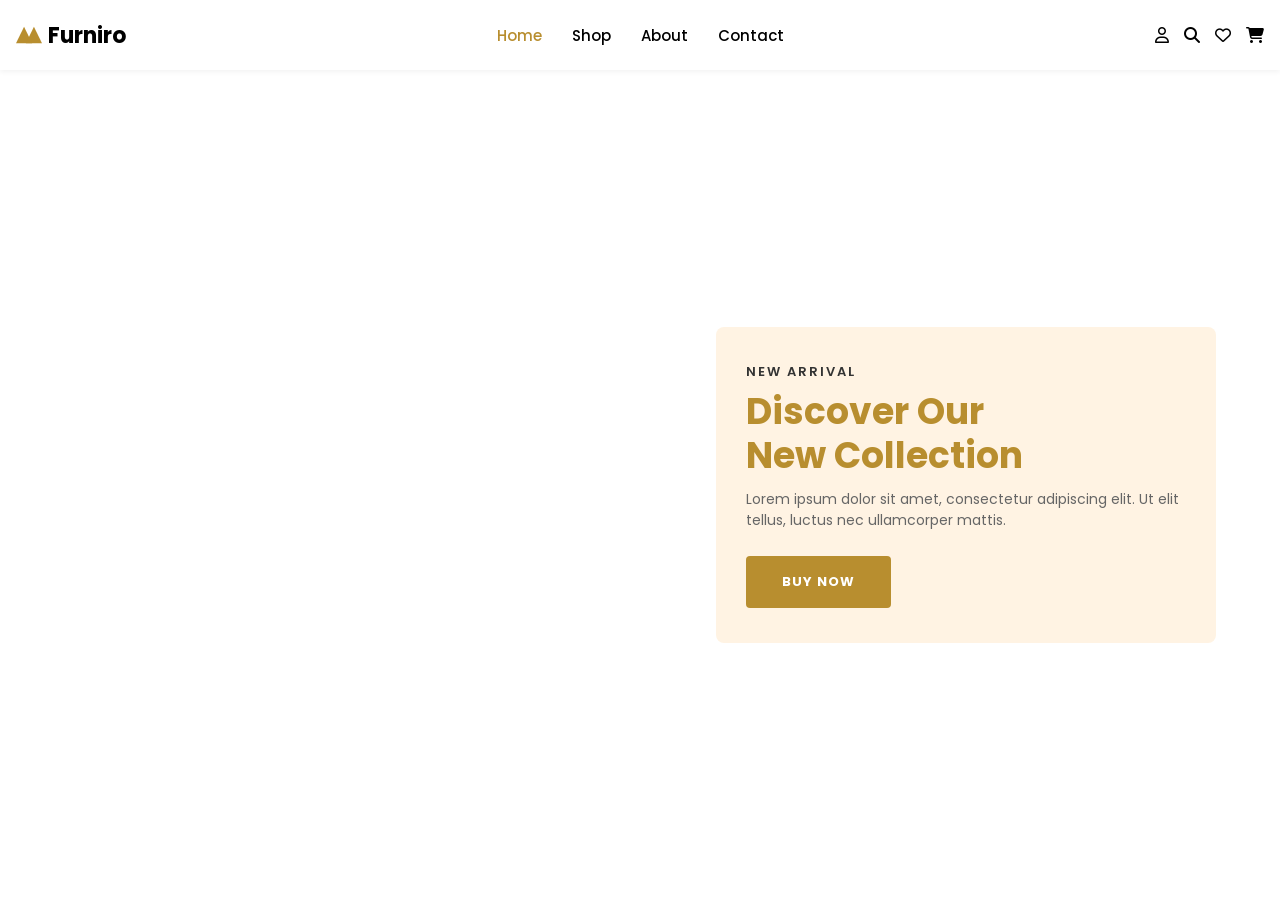
==== index.html @ 1484f4b9 "hero section completed" ====
<!DOCTYPE html>
<html lang="en">
<head>
  <meta charset="UTF-8">
  <meta name="viewport" content="width=device-width, initial-scale=1.0">
  <title>Furniro - eCommerce</title>
  <!-- Google Fonts: Poppins -->
  <link href="https://fonts.googleapis.com/css2?family=Poppins:wght@400;500;600;700&display=swap" rel="stylesheet">
  <!-- Font Awesome Icons -->
  <link rel="stylesheet" href="https://cdnjs.cloudflare.com/ajax/libs/font-awesome/6.4.0/css/all.min.css">
  <link rel="stylesheet" href="style.css">
  <script defer src="./app.js"></script>
</head>
<body>

  <!-- ================= NAVBAR ================= -->
  <header class="navbar">
    <div class="nav-container">
      
      <!-- Logo -->
      <a href="#" class="logo">
        <svg width="32" height="20" viewBox="0 0 50 32" fill="none" xmlns="http://www.w3.org/2000/svg">
          <path d="M15.5 0L31 32H0L15.5 0Z" fill="#B88E2F"/>
          <path d="M34.5 0L50 32H19L34.5 0Z" fill="#B88E2F"/>
        </svg>
        <span>Furniro</span>
      </a>

      <!-- Navigation Links -->
      <nav class="nav-menu" id="navMenu">
        <ul>
          <li><a href="#" class="active">Home</a></li>
          <li><a href="#">Shop</a></li>
          <li><a href="#">About</a></li>
          <li><a href="#">Contact</a></li>
        </ul>
      </nav>

      <!-- Action Icons -->
      <div class="nav-icons">
        <a href="#" title="Account"><i class="fa-regular fa-user"></i></a>
        <a href="#" title="Search"><i class="fa-solid fa-magnifying-glass"></i></a>
        <a href="#" title="Wishlist"><i class="fa-regular fa-heart"></i></a>
        <a href="#" title="Cart"><i class="fa-solid fa-cart-shopping"></i></a>
        
        <!-- Hamburger Menu Button for Mobile -->
        <button class="hamburger" id="hamburgerBtn" aria-label="Toggle Menu">
          <i class="fa-solid fa-bars"></i>
        </button>
      </div>

    </div>
  </header>

  <!-- ================= HERO SECTION ================= -->
  <section class="hero">
    <div class="hero-container">
      <div class="hero-card">
        <p class="subtitle">New Arrival</p>
        <h1 class="title">Discover Our<br>New Collection</h1>
        <p class="description">
          Lorem ipsum dolor sit amet, consectetur adipiscing elit. Ut elit tellus, luctus nec ullamcorper mattis.
        </p>
        <a href="#" class="btn-primary">BUY NOW</a>
      </div>
    </div>
  </section>

  
</body>
</html>
---- style.css ----
/* ================= GLOBAL RESET & PREVENT OVERFLOW ================= */
* {
  margin: 0;
  padding: 0;
  box-sizing: border-box;
  font-family: 'Poppins', sans-serif;
}

html, body {
  width: 100%;
  max-width: 100%;
  overflow-x: hidden; /* Side par blank space / unwanted scrolling ko khatam karta hai */
}

:root {
  --primary-color: #B88E2F;
  --bg-light-gold: #FFF3E3;
  --text-dark: #333333;
  --text-gray: #666666;
}

/* ================= NAVBAR ================= */
.navbar {
  width: 100%;
  height: 70px;
  background-color: #ffffff;
  display: flex;
  align-items: center;
  position: sticky;
  top: 0;
  z-index: 1000;
  box-shadow: 0 2px 5px rgba(0,0,0,0.05);
}

.nav-container {
  width: 100%;
  max-width: 1280px;
  padding: 0 16px; /* Small screens par gaps safe rakhne ke liye */
  margin: 0 auto;
  display: flex;
  justify-content: space-between;
  align-items: center;
}

.logo {
  display: flex;
  align-items: center;
  gap: 6px;
  text-decoration: none;
  font-size: 22px;
  font-weight: 700;
  color: #000000;
  white-space: nowrap; /* Logo text break na ho */
}

.logo svg {
  width: 26px;
  height: 18px;
}

.nav-menu ul {
  display: flex;
  list-style: none;
  gap: 30px;
}

.nav-menu a {
  text-decoration: none;
  color: #000000;
  font-weight: 500;
  font-size: 15px;
  transition: color 0.3s;
}

.nav-menu a:hover,
.nav-menu a.active {
  color: var(--primary-color);
}

.nav-icons {
  display: flex;
  align-items: center;
  gap: 15px; /* Mobile par gap kam kar diya hai taakay wrap na ho */
}

.nav-icons a {
  color: #000000;
  font-size: 16px;
}

.hamburger {
  display: none;
  background: none;
  border: none;
  font-size: 20px;
  cursor: pointer;
  color: #000000;
  padding: 4px;
}

/* ================= HERO SECTION ================= */
.hero {
  width: 100%;
  min-height: calc(100vh - 70px);
  background: url('https://images.unsplash.com/photo-1618221195710-dd6b41faaea6?q=80&w=1600&auto=format&fit=crop') no-repeat center center/cover;
  display: flex;
  align-items: center;
  justify-content: flex-end;
  padding: 40px 5%;
}

.hero-card {
  background-color: var(--bg-light-gold);
  padding: 35px 30px;
  width: 100%;
  max-width: 500px;
  border-radius: 8px;
}

.hero-card .subtitle {
  font-size: 13px;
  font-weight: 600;
  letter-spacing: 2px;
  text-transform: uppercase;
  color: #333333;
  margin-bottom: 8px;
}

.hero-card .title {
  font-size: 36px;
  line-height: 1.2;
  font-weight: 700;
  color: var(--primary-color);
  margin-bottom: 12px;
}

.hero-card .description {
  font-size: 14px;
  color: var(--text-gray);
  line-height: 1.5;
  margin-bottom: 25px;
}

.btn-primary {
  display: inline-block;
  background-color: var(--primary-color);
  color: #ffffff;
  padding: 16px 36px;
  font-weight: 700;
  font-size: 13px;
  text-decoration: none;
  text-transform: uppercase;
  border-radius: 4px;
  letter-spacing: 1px;
}

/* ================= MOBILE FIXES (390px & Under) ================= */
@media (max-width: 850px) {
  .hamburger {
    display: block;
  }

  .nav-menu {
    position: fixed;
    top: 70px;
    left: -100%;
    width: 100%;
    height: calc(100vh - 70px);
    background-color: #ffffff;
    transition: left 0.3s ease;
    z-index: 999;
  }

  .nav-menu.active {
    left: 0;
  }

  .nav-menu ul {
    flex-direction: column;
    padding: 40px 20px;
    gap: 25px;
    align-items: center;
  }

  .nav-menu a {
    font-size: 18px;
  }

  .hero {
    justify-content: center;
    padding: 30px 15px;
  }
}

@media (max-width: 480px) {
  .logo {
    font-size: 18px; /* Extra small screens par logo font adjust */
  }

  .nav-icons {
    gap: 12px; /* Icons padding fixed for 390px screens */
  }

  .nav-icons a {
    font-size: 15px;
  }

  .hero-card {
    padding: 25px 20px;
  }

  .hero-card .title {
    font-size: 26px; /* Break overflow text */
  }

  .hero-card .description {
    font-size: 13px;
  }

  .btn-primary {
    width: 100%; /* Full width button on small mobile */
    text-align: center;
    padding: 14px;
  }
}
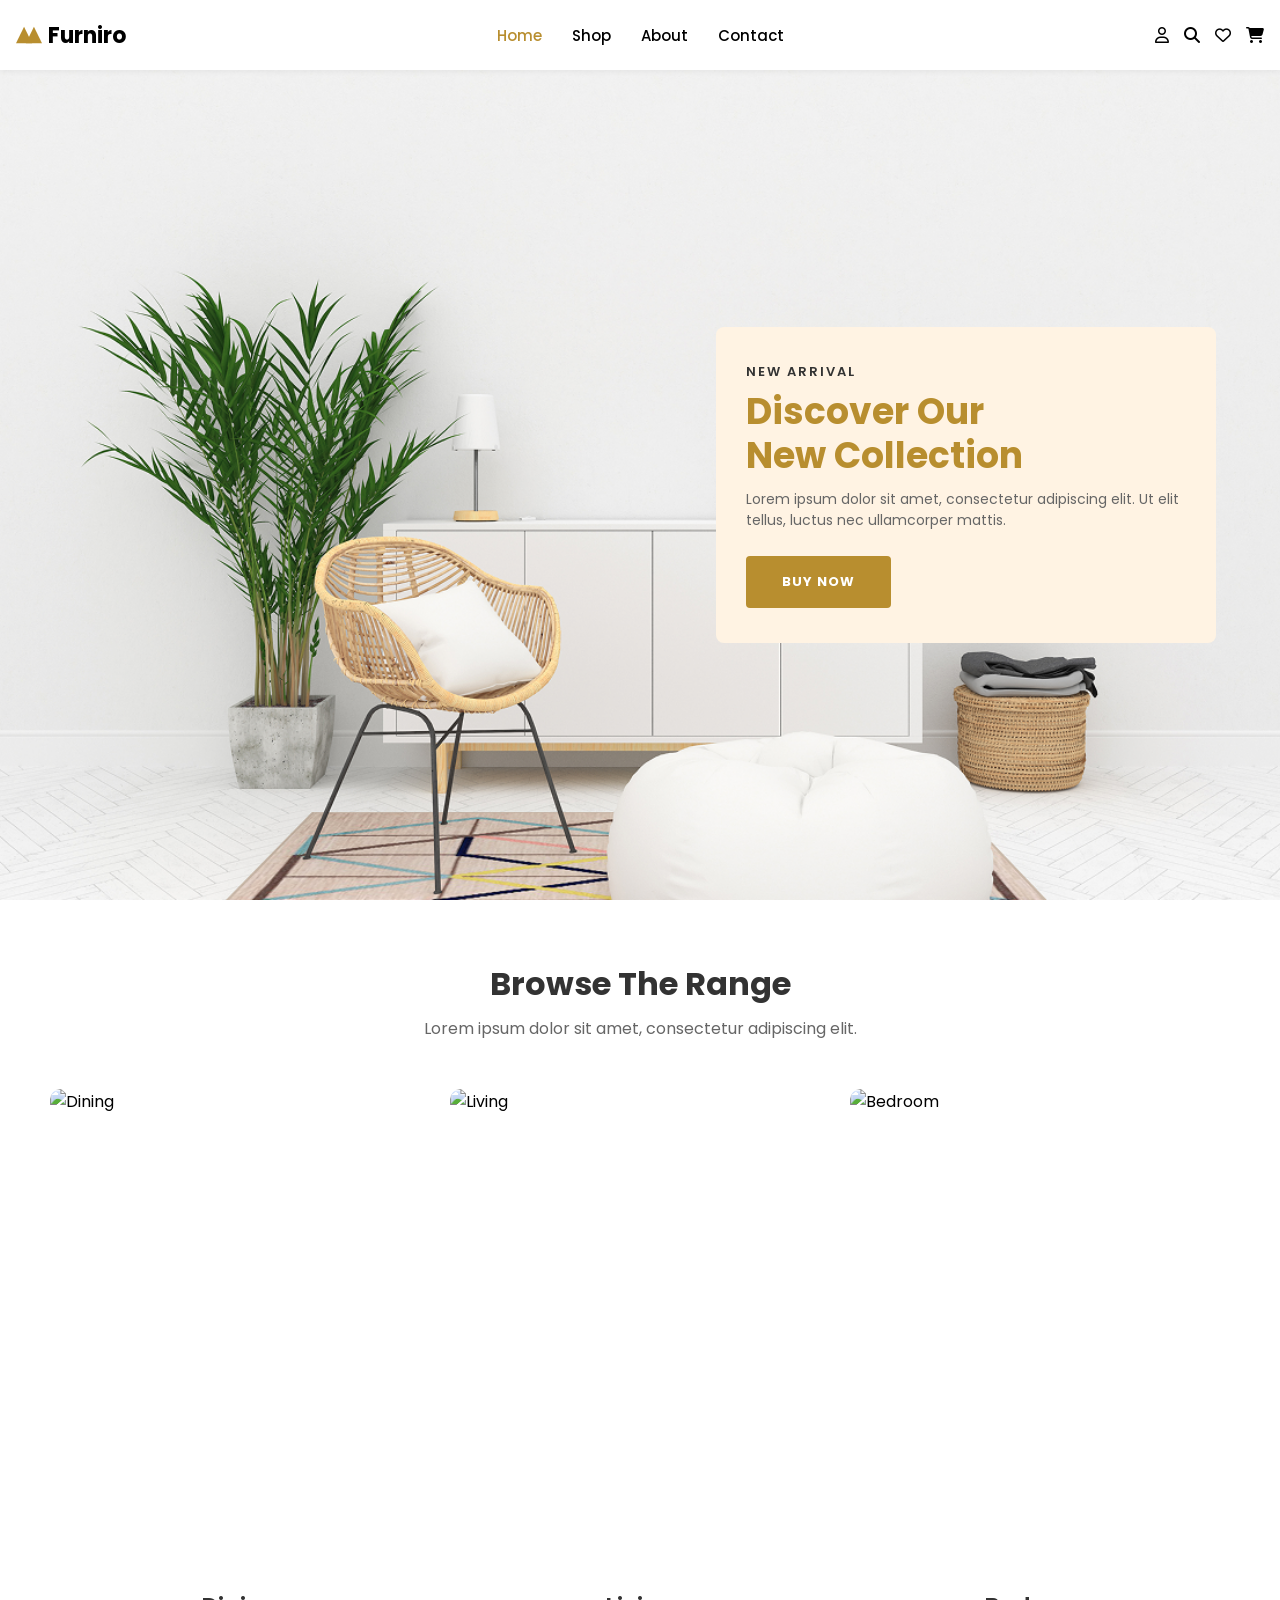
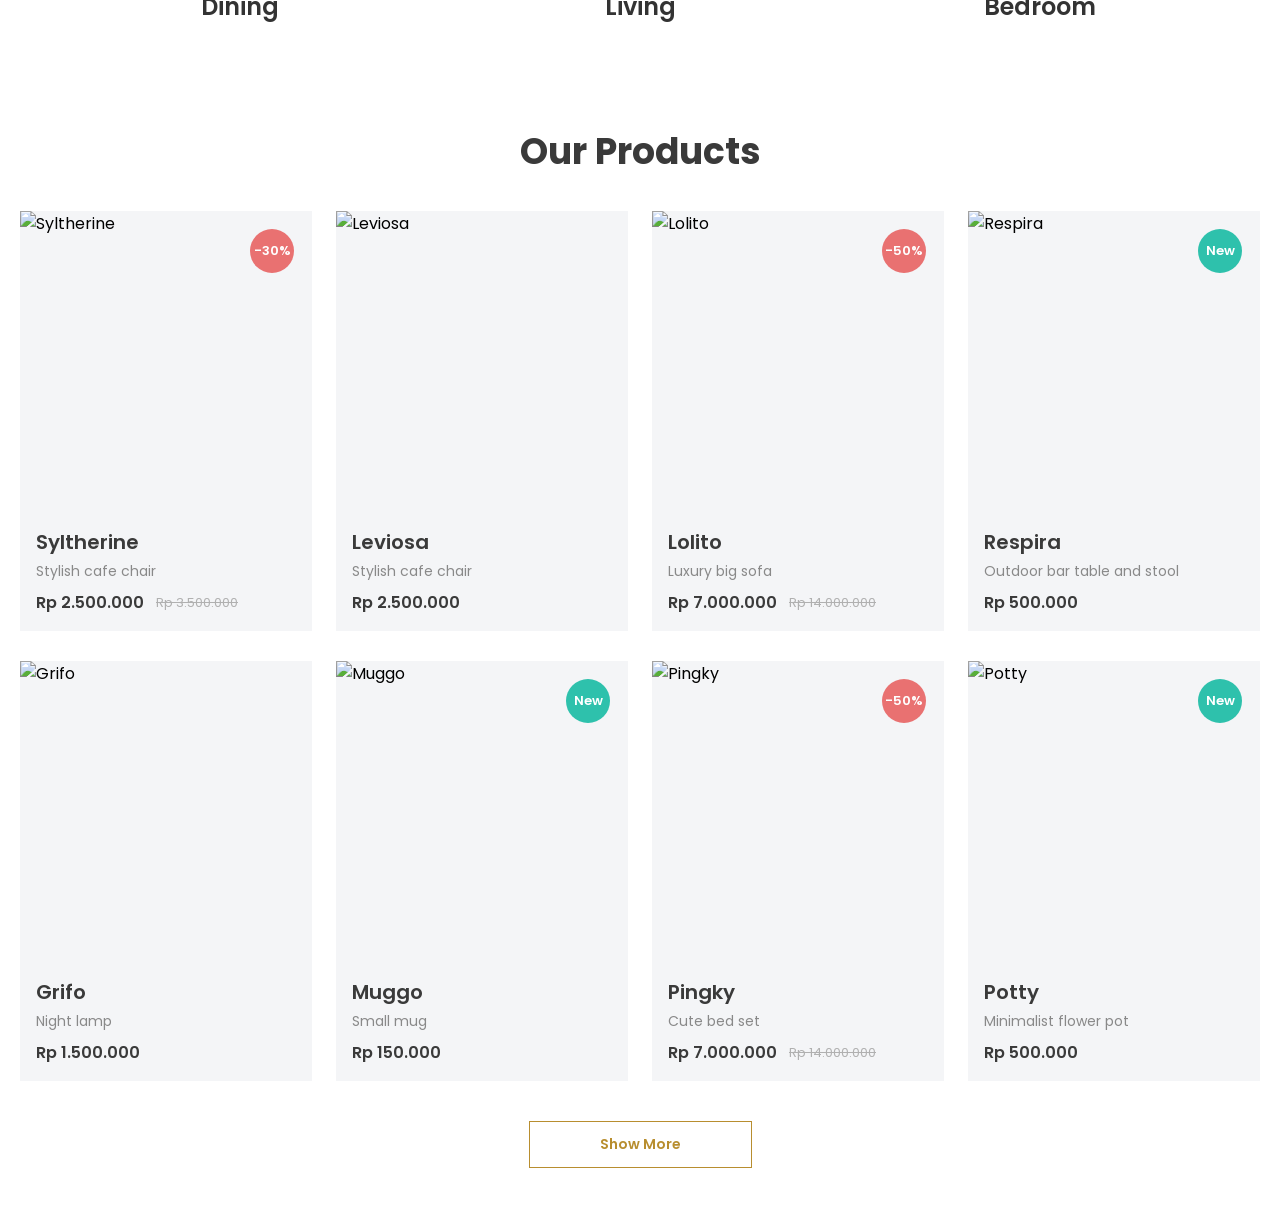
==== commit a1974f72: "Add some  Cards" ====
--- a/index.html
+++ b/index.html
@@ -66,6 +66,296 @@
     </div>
   </section>
 
+
+
+
+
+
+
+
+
+
+
+
+
+
+
+
+
+
+  <!-- ================= BROWSE THE RANGE SECTION ================= -->
+  <section class="browse-range">
+    <div class="range-container">
+      
+      <!-- Section Header -->
+      <div class="section-header">
+        <h2>Browse The Range</h2>
+        <p>Lorem ipsum dolor sit amet, consectetur adipiscing elit.</p>
+      </div>
+
+      <!-- Categories Grid -->
+      <div class="range-grid">
+        
+        <!-- Card 1: Dining -->
+        <div class="range-card">
+          <div class="img-box">
+            <img src="https://images.unsplash.com/photo-1617806118233-18e1de247200?q=80&w=800&auto=format&fit=crop" alt="Dining">
+          </div>
+          <h3>Dining</h3>
+        </div>
+
+        <!-- Card 2: Living -->
+        <div class="range-card">
+          <div class="img-box">
+            <img src="https://images.unsplash.com/photo-1555041469-a586c61ea9bc?q=80&w=800&auto=format&fit=crop" alt="Living">
+          </div>
+          <h3>Living</h3>
+        </div>
+
+        <!-- Card 3: Bedroom -->
+        <div class="range-card">
+          <div class="img-box">
+            <img src="https://images.unsplash.com/photo-1616594039964-ae9021a400a0?q=80&w=800&auto=format&fit=crop" alt="Bedroom">
+          </div>
+          <h3>Bedroom</h3>
+        </div>
+
+      </div>
+
+    </div>
+  </section>
+
+
+
+
+
+
+
+
+
+
+
+
+
+
+
+
+
+
+
+
+
+
+
+
+
+
+
+
+
+  <!-- ================= OUR PRODUCTS SECTION ================= -->
+  <section class="products-section">
+    <div class="products-container">
+      
+      <h2 class="section-title">Our Products</h2>
+
+      <div class="products-grid">
+
+        <!-- Card 1: Syltherine (-30%) -->
+        <div class="product-card">
+          <div class="product-img">
+            <span class="badge discount">-30%</span>
+            <img src="https://images.unsplash.com/photo-1567538096630-e0c55bd6374c?q=80&w=600&auto=format&fit=crop" alt="Syltherine">
+            <div class="overlay">
+              <button class="btn-add-cart">Add to cart</button>
+              <div class="overlay-actions">
+                <span><i class="fa-solid fa-share-nodes"></i> Share</span>
+                <span><i class="fa-solid fa-arrow-right-arrow-left"></i> Compare</span>
+                <span><i class="fa-regular fa-heart"></i> Like</span>
+              </div>
+            </div>
+          </div>
+          <div class="product-info">
+            <h3>Syltherine</h3>
+            <p class="subtitle">Stylish cafe chair</p>
+            <div class="price-box">
+              <span class="current-price">Rp 2.500.000</span>
+              <span class="old-price">Rp 3.500.000</span>
+            </div>
+          </div>
+        </div>
+
+        <!-- Card 2: Leviosa -->
+        <div class="product-card">
+          <div class="product-img">
+            <img src="https://images.unsplash.com/photo-1580481072645-022f9a6d129b?q=80&w=600&auto=format&fit=crop" alt="Leviosa">
+            <div class="overlay">
+              <button class="btn-add-cart">Add to cart</button>
+              <div class="overlay-actions">
+                <span><i class="fa-solid fa-share-nodes"></i> Share</span>
+                <span><i class="fa-solid fa-arrow-right-arrow-left"></i> Compare</span>
+                <span><i class="fa-regular fa-heart"></i> Like</span>
+              </div>
+            </div>
+          </div>
+          <div class="product-info">
+            <h3>Leviosa</h3>
+            <p class="subtitle">Stylish cafe chair</p>
+            <div class="price-box">
+              <span class="current-price">Rp 2.500.000</span>
+            </div>
+          </div>
+        </div>
+
+        <!-- Card 3: Lolito (-50%) -->
+        <div class="product-card">
+          <div class="product-img">
+            <span class="badge discount">-50%</span>
+            <img src="https://images.unsplash.com/photo-1555041469-a586c61ea9bc?q=80&w=600&auto=format&fit=crop" alt="Lolito">
+            <div class="overlay">
+              <button class="btn-add-cart">Add to cart</button>
+              <div class="overlay-actions">
+                <span><i class="fa-solid fa-share-nodes"></i> Share</span>
+                <span><i class="fa-solid fa-arrow-right-arrow-left"></i> Compare</span>
+                <span><i class="fa-regular fa-heart"></i> Like</span>
+              </div>
+            </div>
+          </div>
+          <div class="product-info">
+            <h3>Lolito</h3>
+            <p class="subtitle">Luxury big sofa</p>
+            <div class="price-box">
+              <span class="current-price">Rp 7.000.000</span>
+              <span class="old-price">Rp 14.000.000</span>
+            </div>
+          </div>
+        </div>
+
+        <!-- Card 4: Respira (New) -->
+        <div class="product-card">
+          <div class="product-img">
+            <span class="badge new">New</span>
+            <img src="https://images.unsplash.com/photo-1503602642458-232111445657?q=80&w=600&auto=format&fit=crop" alt="Respira">
+            <div class="overlay">
+              <button class="btn-add-cart">Add to cart</button>
+              <div class="overlay-actions">
+                <span><i class="fa-solid fa-share-nodes"></i> Share</span>
+                <span><i class="fa-solid fa-arrow-right-arrow-left"></i> Compare</span>
+                <span><i class="fa-regular fa-heart"></i> Like</span>
+              </div>
+            </div>
+          </div>
+          <div class="product-info">
+            <h3>Respira</h3>
+            <p class="subtitle">Outdoor bar table and stool</p>
+            <div class="price-box">
+              <span class="current-price">Rp 500.000</span>
+            </div>
+          </div>
+        </div>
+
+        <!-- Card 5: Grifo -->
+        <div class="product-card">
+          <div class="product-img">
+            <img src="https://images.unsplash.com/photo-1507473885765-e6ed057f782c?q=80&w=600&auto=format&fit=crop" alt="Grifo">
+            <div class="overlay">
+              <button class="btn-add-cart">Add to cart</button>
+              <div class="overlay-actions">
+                <span><i class="fa-solid fa-share-nodes"></i> Share</span>
+                <span><i class="fa-solid fa-arrow-right-arrow-left"></i> Compare</span>
+                <span><i class="fa-regular fa-heart"></i> Like</span>
+              </div>
+            </div>
+          </div>
+          <div class="product-info">
+            <h3>Grifo</h3>
+            <p class="subtitle">Night lamp</p>
+            <div class="price-box">
+              <span class="current-price">Rp 1.500.000</span>
+            </div>
+          </div>
+        </div>
+
+        <!-- Card 6: Muggo (New) -->
+        <div class="product-card">
+          <div class="product-img">
+            <span class="badge new">New</span>
+            <img src="https://images.unsplash.com/photo-1586023492125-27b2c045efd7?q=80&w=600&auto=format&fit=crop" alt="Muggo">
+            <div class="overlay">
+              <button class="btn-add-cart">Add to cart</button>
+              <div class="overlay-actions">
+                <span><i class="fa-solid fa-share-nodes"></i> Share</span>
+                <span><i class="fa-solid fa-arrow-right-arrow-left"></i> Compare</span>
+                <span><i class="fa-regular fa-heart"></i> Like</span>
+              </div>
+            </div>
+          </div>
+          <div class="product-info">
+            <h3>Muggo</h3>
+            <p class="subtitle">Small mug</p>
+            <div class="price-box">
+              <span class="current-price">Rp 150.000</span>
+            </div>
+          </div>
+        </div>
+
+        <!-- Card 7: Pingky (-50%) -->
+        <div class="product-card">
+          <div class="product-img">
+            <span class="badge discount">-50%</span>
+            <img src="https://images.unsplash.com/photo-1540518614846-7eded433c457?q=80&w=600&auto=format&fit=crop" alt="Pingky">
+            <div class="overlay">
+              <button class="btn-add-cart">Add to cart</button>
+              <div class="overlay-actions">
+                <span><i class="fa-solid fa-share-nodes"></i> Share</span>
+                <span><i class="fa-solid fa-arrow-right-arrow-left"></i> Compare</span>
+                <span><i class="fa-regular fa-heart"></i> Like</span>
+              </div>
+            </div>
+          </div>
+          <div class="product-info">
+            <h3>Pingky</h3>
+            <p class="subtitle">Cute bed set</p>
+            <div class="price-box">
+              <span class="current-price">Rp 7.000.000</span>
+              <span class="old-price">Rp 14.000.000</span>
+            </div>
+          </div>
+        </div>
+
+        <!-- Card 8: Potty (New) -->
+        <div class="product-card">
+          <div class="product-img">
+            <span class="badge new">New</span>
+            <img src="https://images.unsplash.com/photo-1485955900006-10f4d324d411?q=80&w=600&auto=format&fit=crop" alt="Potty">
+            <div class="overlay">
+              <button class="btn-add-cart">Add to cart</button>
+              <div class="overlay-actions">
+                <span><i class="fa-solid fa-share-nodes"></i> Share</span>
+                <span><i class="fa-solid fa-arrow-right-arrow-left"></i> Compare</span>
+                <span><i class="fa-regular fa-heart"></i> Like</span>
+              </div>
+            </div>
+          </div>
+          <div class="product-info">
+            <h3>Potty</h3>
+            <p class="subtitle">Minimalist flower pot</p>
+            <div class="price-box">
+              <span class="current-price">Rp 500.000</span>
+            </div>
+          </div>
+        </div>
+
+      </div>
+
+      <!-- Show More Button -->
+      <div class="show-more-box">
+        <a href="#" class="btn-show-more">Show More</a>
+      </div>
+
+    </div>
+  </section>
+
   
 </body>
 </html>
--- a/style.css
+++ b/style.css
@@ -102,7 +102,7 @@
 .hero {
   width: 100%;
   min-height: calc(100vh - 70px);
-  background: url('https://images.unsplash.com/photo-1618221195710-dd6b41faaea6?q=80&w=1600&auto=format&fit=crop') no-repeat center center/cover;
+  background: url('./images/heroImg.png') no-repeat center center/cover;
   display: flex;
   align-items: center;
   justify-content: flex-end;
@@ -222,4 +222,423 @@
     text-align: center;
     padding: 14px;
   }
+}
+
+
+
+
+
+
+
+
+
+
+
+
+
+
+
+
+
+
+
+
+
+
+
+
+
+
+
+
+
+
+
+
+
+
+
+
+
+
+/* ================= BROWSE THE RANGE STYLES ================= */
+.browse-range {
+  width: 100%;
+  padding: 60px 20px;
+  background-color: #ffffff;
+}
+
+.range-container {
+  max-width: 1180px;
+  margin: 0 auto;
+}
+
+.section-header {
+  text-align: center;
+  margin-bottom: 48px;
+}
+
+.section-header h2 {
+  font-size: 32px;
+  font-weight: 700;
+  color: #333333;
+  margin-bottom: 8px;
+}
+
+.section-header p {
+  font-size: 16px;
+  color: #666666;
+}
+
+/* Grid Layout */
+.range-grid {
+  display: grid;
+  grid-template-columns: repeat(3, 1fr);
+  gap: 20px;
+}
+
+.range-card {
+  display: flex;
+  flex-direction: column;
+  align-items: center;
+  cursor: pointer;
+}
+
+.range-card .img-box {
+  width: 100%;
+  height: 480px;
+  border-radius: 10px;
+  overflow: hidden;
+  margin-bottom: 20px;
+}
+
+.range-card .img-box img {
+  width: 100%;
+  height: 100%;
+  object-fit: cover;
+  border-radius: 10px;
+  transition: transform 0.4s ease;
+}
+
+/* Hover Effect */
+.range-card:hover .img-box img {
+  transform: scale(1.04);
+}
+
+.range-card h3 {
+  font-size: 24px;
+  font-weight: 600;
+  color: #333333;
+  text-align: center;
+}
+
+/* ================= RESPONSIVE FIXES (Tablet & 390px Mobile) ================= */
+@media (max-width: 992px) {
+  .browse-range {
+    padding: 40px 16px;
+  }
+
+  .range-card .img-box {
+    height: 380px;
+  }
+
+  .section-header h2 {
+    font-size: 28px;
+  }
+
+  .range-card h3 {
+    font-size: 20px;
+  }
+}
+
+@media (max-width: 768px) {
+  .range-grid {
+    grid-template-columns: 1fr; /* Mobile par vertically stack honge */
+    gap: 30px;
+  }
+
+  .range-card .img-box {
+    height: 350px;
+  }
+}
+
+@media (max-width: 390px) {
+  .browse-range {
+    padding: 30px 12px;
+  }
+
+  .section-header h2 {
+    font-size: 22px;
+  }
+
+  .section-header p {
+    font-size: 13px;
+  }
+
+  .range-card .img-box {
+    height: 280px; /* 390px screen par extra tight height space prevent karne ke liye */
+  }
+
+  .range-card h3 {
+    font-size: 18px;
+  }
+}
+
+
+
+
+
+
+
+
+
+
+
+
+
+
+
+
+
+
+
+
+
+
+
+
+
+
+
+
+
+
+
+
+/* ================= OUR PRODUCTS STYLES ================= */
+.products-section {
+  width: 100%;
+  padding: 40px 20px 60px;
+  background-color: #ffffff;
+}
+
+.products-container {
+  max-width: 1240px;
+  margin: 0 auto;
+}
+
+.products-section .section-title {
+  text-align: center;
+  font-size: 36px;
+  font-weight: 700;
+  color: #3a3a3a;
+  margin-bottom: 32px;
+}
+
+/* Grid Layout */
+.products-grid {
+  display: grid;
+  grid-template-columns: repeat(4, 1fr);
+  gap: 30px 24px;
+}
+
+.product-card {
+  background-color: #f4f5f7;
+  position: relative;
+  overflow: hidden;
+  display: flex;
+  flex-direction: column;
+}
+
+.product-img {
+  position: relative;
+  width: 100%;
+  height: 300px;
+  overflow: hidden;
+}
+
+.product-img img {
+  width: 100%;
+  height: 100%;
+  object-fit: cover;
+  display: block;
+}
+
+/* Badges: Discount & New */
+.badge {
+  position: absolute;
+  top: 18px;
+  right: 18px;
+  width: 44px;
+  height: 44px;
+  border-radius: 50%;
+  color: #ffffff;
+  display: flex;
+  align-items: center;
+  justify-content: center;
+  font-size: 13px;
+  font-weight: 600;
+  z-index: 2;
+}
+
+.badge.discount {
+  background-color: #e97171;
+}
+
+.badge.new {
+  background-color: #2ec1ac;
+}
+
+/* ================= HOVER OVERLAY EFFECT ================= */
+.overlay {
+  position: absolute;
+  top: 0;
+  left: 0;
+  width: 100%;
+  height: 100%;
+  background-color: rgba(58, 58, 58, 0.72); /* Exact Figma dark tone */
+  display: flex;
+  flex-direction: column;
+  justify-content: center;
+  align-items: center;
+  gap: 20px;
+  opacity: 0;
+  transition: opacity 0.3s ease;
+  z-index: 3;
+}
+
+.product-card:hover .overlay {
+  opacity: 1; /* Mouse hover karne par dikhega */
+}
+
+.btn-add-cart {
+  background-color: #ffffff;
+  color: #b88e2f;
+  border: none;
+  padding: 12px 36px;
+  font-size: 14px;
+  font-weight: 600;
+  cursor: pointer;
+  transition: all 0.3s ease;
+}
+
+.btn-add-cart:hover {
+  background-color: #b88e2f;
+  color: #ffffff;
+}
+
+.overlay-actions {
+  display: flex;
+  align-items: center;
+  gap: 18px;
+  color: #ffffff;
+  font-size: 13px;
+  font-weight: 600;
+}
+
+.overlay-actions span {
+  cursor: pointer;
+  display: flex;
+  align-items: center;
+  gap: 4px;
+  transition: color 0.2s;
+}
+
+.overlay-actions span:hover {
+  color: #b88e2f;
+}
+
+/* Product Details */
+.product-info {
+  padding: 16px;
+  background-color: #f4f5f7;
+  flex-grow: 1;
+}
+
+.product-info h3 {
+  font-size: 20px;
+  font-weight: 600;
+  color: #3a3a3a;
+  margin-bottom: 4px;
+}
+
+.product-info .subtitle {
+  font-size: 14px;
+  color: #898989;
+  margin-bottom: 8px;
+}
+
+.price-box {
+  display: flex;
+  align-items: center;
+  gap: 12px;
+}
+
+.current-price {
+  font-size: 16px;
+  font-weight: 600;
+  color: #3a3a3a;
+}
+
+.old-price {
+  font-size: 13px;
+  color: #b0b0b0;
+  text-decoration: line-through;
+}
+
+/* Show More Button */
+.show-more-box {
+  text-align: center;
+  margin-top: 40px;
+}
+
+.btn-show-more {
+  display: inline-block;
+  border: 1px solid #b88e2f;
+  color: #b88e2f;
+  background-color: transparent;
+  padding: 12px 70px;
+  font-weight: 600;
+  font-size: 14px;
+  text-decoration: none;
+  transition: all 0.3s ease;
+}
+
+.btn-show-more:hover {
+  background-color: #b88e2f;
+  color: #ffffff;
+}
+
+/* ================= RESPONSIVE FIXES (390px Mobile & Tablets) ================= */
+@media (max-width: 1024px) {
+  .products-grid {
+    grid-template-columns: repeat(3, 1fr);
+  }
+}
+
+@media (max-width: 768px) {
+  .products-grid {
+    grid-template-columns: repeat(2, 1fr);
+    gap: 16px;
+  }
+}
+
+@media (max-width: 480px) {
+  .products-grid {
+    grid-template-columns: 1fr; /* Single column on 390px mobile */
+  }
+
+  .products-section .section-title {
+    font-size: 28px;
+  }
+
+  .product-img {
+    height: 280px;
+  }
+
+  /* Mobile screen par touch visibility facilitate karne ke liye overlay active look */
+  .overlay-actions {
+    gap: 12px;
+    font-size: 12px;
+  }
 }
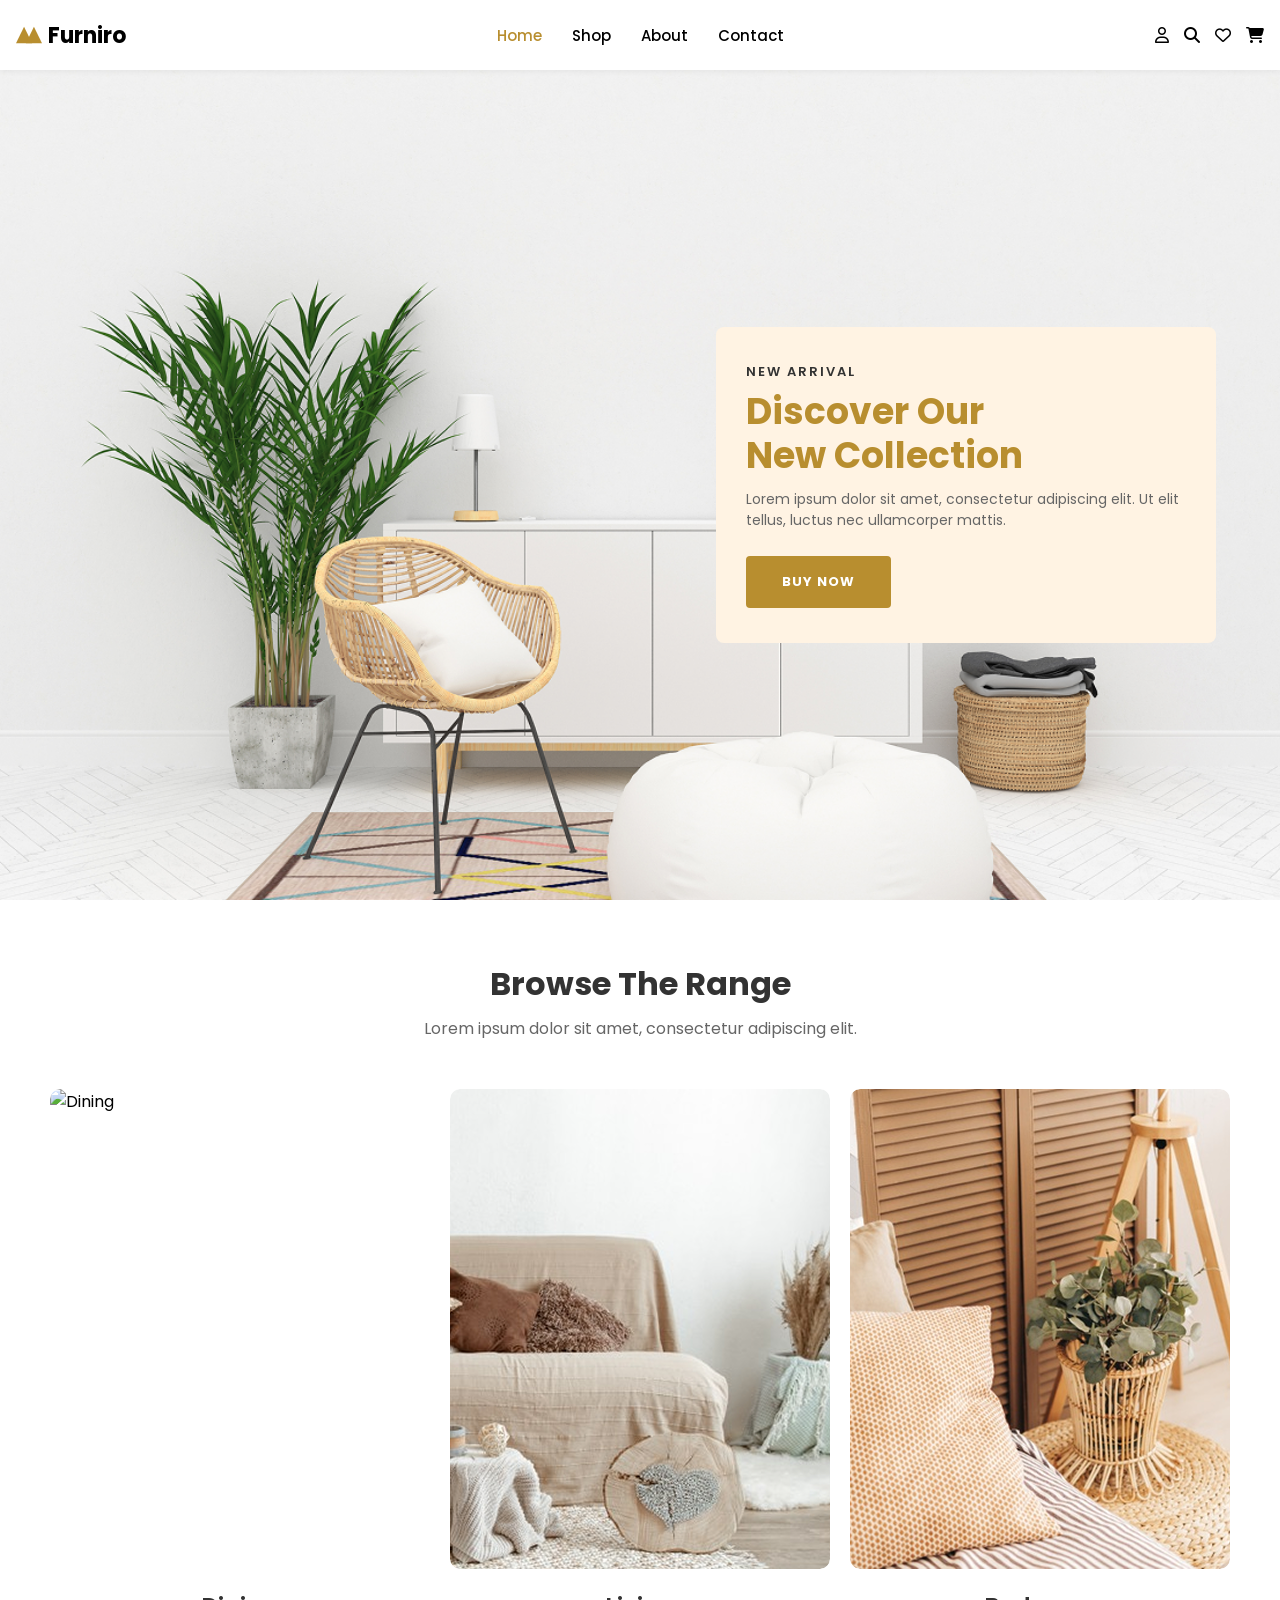
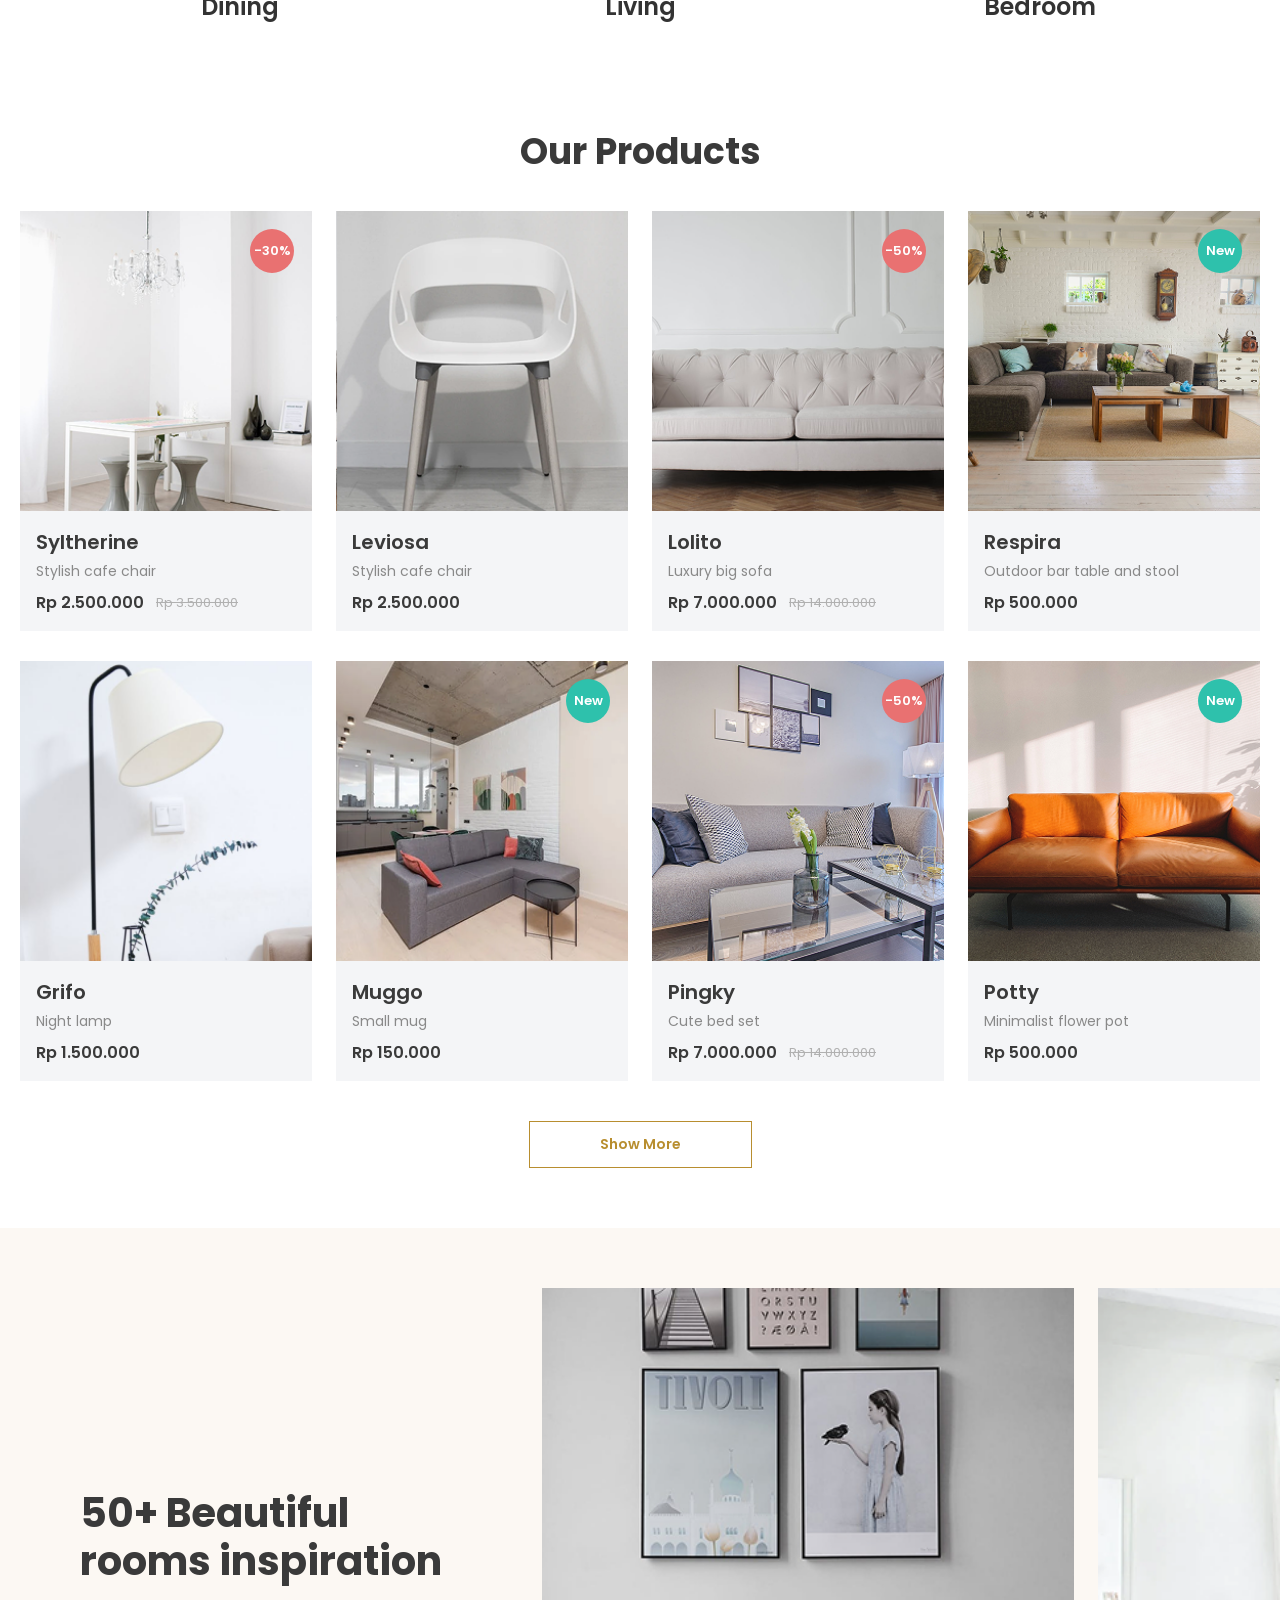
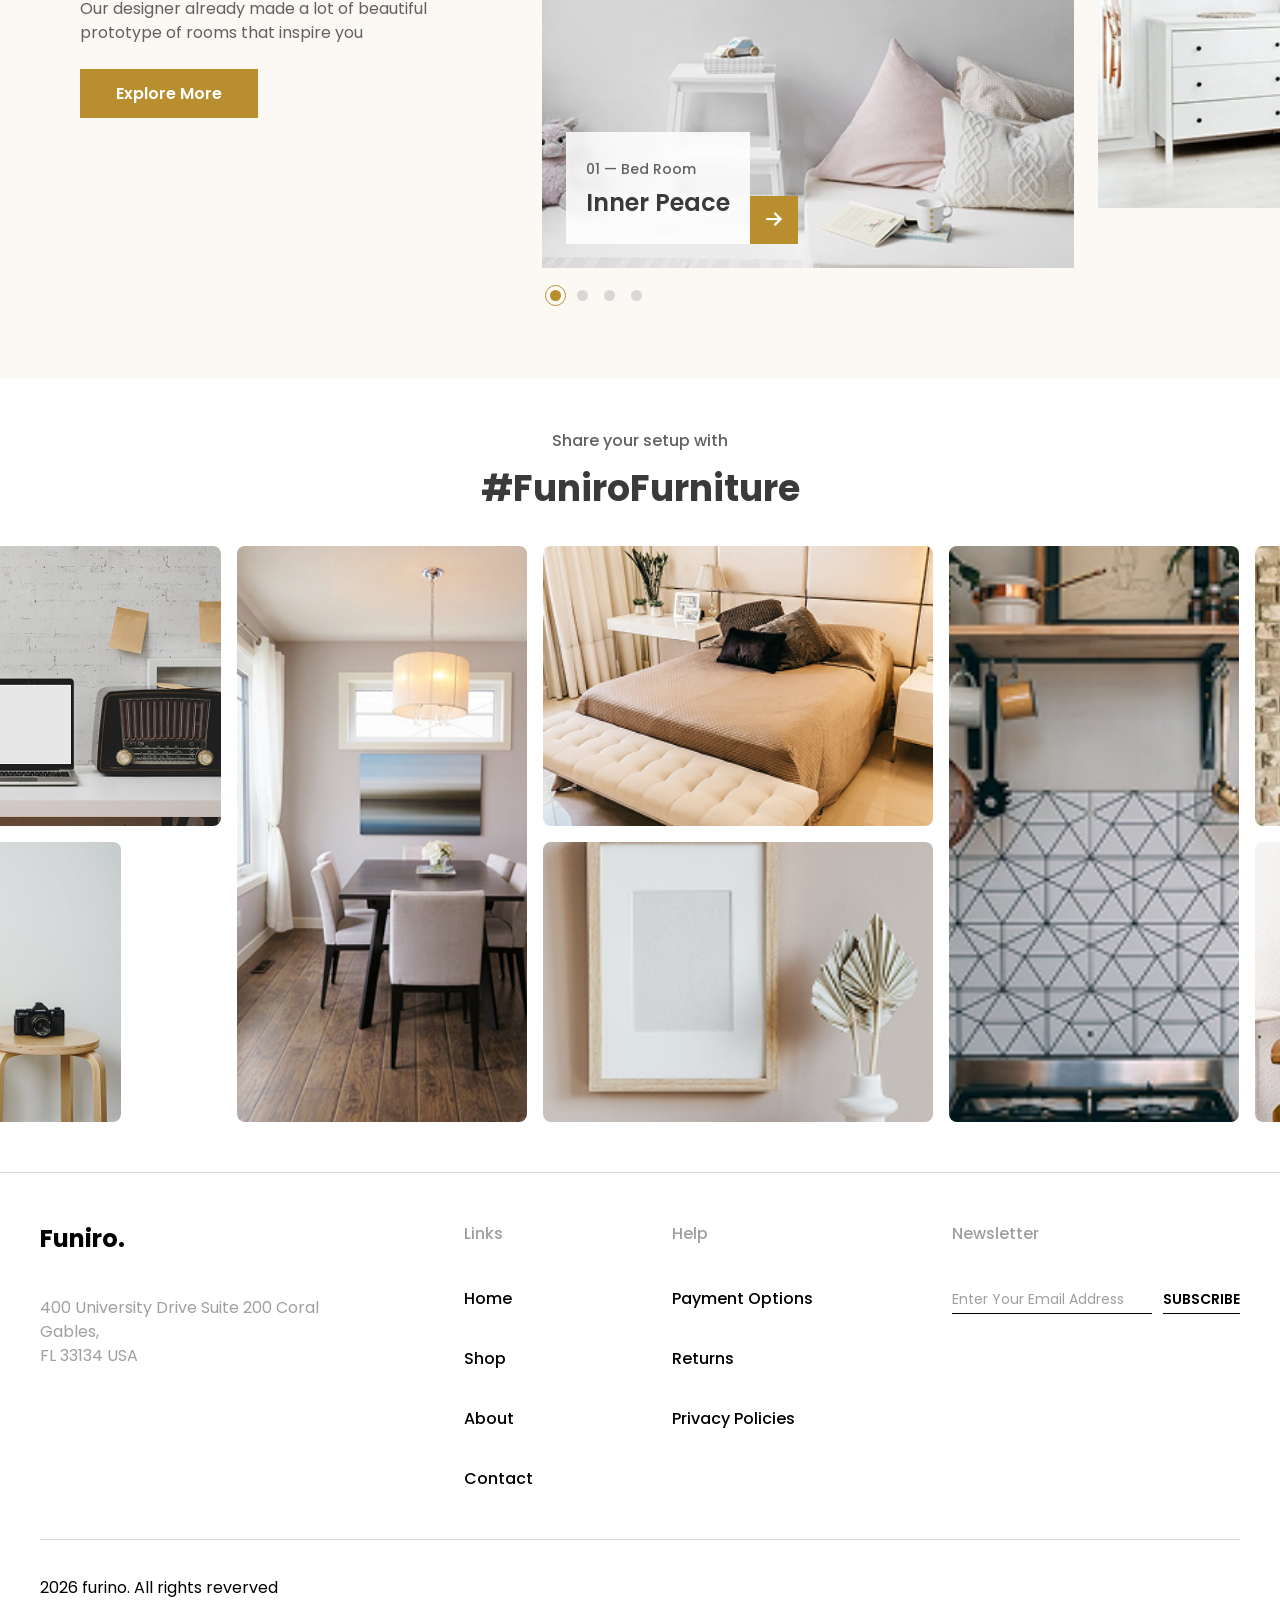
==== commit 8d935e25: "home page completed" ====
--- a/index.html
+++ b/index.html
@@ -1,361 +1,512 @@
 <!DOCTYPE html>
 <html lang="en">
+
 <head>
-  <meta charset="UTF-8">
-  <meta name="viewport" content="width=device-width, initial-scale=1.0">
-  <title>Furniro - eCommerce</title>
-  <!-- Google Fonts: Poppins -->
-  <link href="https://fonts.googleapis.com/css2?family=Poppins:wght@400;500;600;700&display=swap" rel="stylesheet">
-  <!-- Font Awesome Icons -->
-  <link rel="stylesheet" href="https://cdnjs.cloudflare.com/ajax/libs/font-awesome/6.4.0/css/all.min.css">
-  <link rel="stylesheet" href="style.css">
-  <script defer src="./app.js"></script>
+    <meta charset="UTF-8">
+    <meta name="viewport" content="width=device-width, initial-scale=1.0">
+    <title>Furniro - eCommerce</title>
+    <!-- Google Fonts: Poppins -->
+    <link href="https://fonts.googleapis.com/css2?family=Poppins:wght@400;500;600;700&display=swap" rel="stylesheet">
+    <!-- Font Awesome Icons -->
+    <link rel="stylesheet" href="https://cdnjs.cloudflare.com/ajax/libs/font-awesome/6.4.0/css/all.min.css">
+    <!-- Swiper CSS -->
+    <link rel="stylesheet" href="https://cdn.jsdelivr.net/npm/swiper@11/swiper-bundle.min.css" />
+    <link rel="stylesheet" href="style.css">
+    <link rel="stylesheet" href="media1024.css">
+    <link rel="stylesheet" href="media390.css">
+    <link rel="stylesheet" href="media480.css">
+    <link rel="stylesheet" href="media850.css">
+    <link rel="stylesheet" href="media768.css">
+    <link rel="stylesheet" href="media992.css">
+    <script defer src="./app.js"></script>
+    <script src="https://cdn.jsdelivr.net/npm/swiper@11/swiper-bundle.min.js" defer></script>
 </head>
+
 <body>
 
-  <!-- ================= NAVBAR ================= -->
-  <header class="navbar">
-    <div class="nav-container">
-      
-      <!-- Logo -->
-      <a href="#" class="logo">
-        <svg width="32" height="20" viewBox="0 0 50 32" fill="none" xmlns="http://www.w3.org/2000/svg">
-          <path d="M15.5 0L31 32H0L15.5 0Z" fill="#B88E2F"/>
-          <path d="M34.5 0L50 32H19L34.5 0Z" fill="#B88E2F"/>
-        </svg>
-        <span>Furniro</span>
-      </a>
-
-      <!-- Navigation Links -->
-      <nav class="nav-menu" id="navMenu">
-        <ul>
-          <li><a href="#" class="active">Home</a></li>
-          <li><a href="#">Shop</a></li>
-          <li><a href="#">About</a></li>
-          <li><a href="#">Contact</a></li>
-        </ul>
-      </nav>
-
-      <!-- Action Icons -->
-      <div class="nav-icons">
-        <a href="#" title="Account"><i class="fa-regular fa-user"></i></a>
-        <a href="#" title="Search"><i class="fa-solid fa-magnifying-glass"></i></a>
-        <a href="#" title="Wishlist"><i class="fa-regular fa-heart"></i></a>
-        <a href="#" title="Cart"><i class="fa-solid fa-cart-shopping"></i></a>
-        
-        <!-- Hamburger Menu Button for Mobile -->
-        <button class="hamburger" id="hamburgerBtn" aria-label="Toggle Menu">
-          <i class="fa-solid fa-bars"></i>
-        </button>
-      </div>
-
-    </div>
-  </header>
-
-  <!-- ================= HERO SECTION ================= -->
-  <section class="hero">
-    <div class="hero-container">
-      <div class="hero-card">
-        <p class="subtitle">New Arrival</p>
-        <h1 class="title">Discover Our<br>New Collection</h1>
-        <p class="description">
-          Lorem ipsum dolor sit amet, consectetur adipiscing elit. Ut elit tellus, luctus nec ullamcorper mattis.
-        </p>
-        <a href="#" class="btn-primary">BUY NOW</a>
-      </div>
-    </div>
-  </section>
-
-
-
-
-
-
-
-
-
-
-
-
-
-
-
-
-
-
-  <!-- ================= BROWSE THE RANGE SECTION ================= -->
-  <section class="browse-range">
-    <div class="range-container">
-      
-      <!-- Section Header -->
-      <div class="section-header">
-        <h2>Browse The Range</h2>
-        <p>Lorem ipsum dolor sit amet, consectetur adipiscing elit.</p>
-      </div>
-
-      <!-- Categories Grid -->
-      <div class="range-grid">
-        
-        <!-- Card 1: Dining -->
-        <div class="range-card">
-          <div class="img-box">
-            <img src="https://images.unsplash.com/photo-1617806118233-18e1de247200?q=80&w=800&auto=format&fit=crop" alt="Dining">
-          </div>
-          <h3>Dining</h3>
-        </div>
-
-        <!-- Card 2: Living -->
-        <div class="range-card">
-          <div class="img-box">
-            <img src="https://images.unsplash.com/photo-1555041469-a586c61ea9bc?q=80&w=800&auto=format&fit=crop" alt="Living">
-          </div>
-          <h3>Living</h3>
-        </div>
-
-        <!-- Card 3: Bedroom -->
-        <div class="range-card">
-          <div class="img-box">
-            <img src="https://images.unsplash.com/photo-1616594039964-ae9021a400a0?q=80&w=800&auto=format&fit=crop" alt="Bedroom">
-          </div>
-          <h3>Bedroom</h3>
-        </div>
-
-      </div>
-
-    </div>
-  </section>
-
-
-
-
-
-
-
-
-
-
-
-
-
-
-
-
-
-
-
-
-
-
-
-
-
-
-
-
-
-  <!-- ================= OUR PRODUCTS SECTION ================= -->
-  <section class="products-section">
-    <div class="products-container">
-      
-      <h2 class="section-title">Our Products</h2>
-
-      <div class="products-grid">
-
-        <!-- Card 1: Syltherine (-30%) -->
-        <div class="product-card">
-          <div class="product-img">
-            <span class="badge discount">-30%</span>
-            <img src="https://images.unsplash.com/photo-1567538096630-e0c55bd6374c?q=80&w=600&auto=format&fit=crop" alt="Syltherine">
-            <div class="overlay">
-              <button class="btn-add-cart">Add to cart</button>
-              <div class="overlay-actions">
-                <span><i class="fa-solid fa-share-nodes"></i> Share</span>
-                <span><i class="fa-solid fa-arrow-right-arrow-left"></i> Compare</span>
-                <span><i class="fa-regular fa-heart"></i> Like</span>
-              </div>
-            </div>
-          </div>
-          <div class="product-info">
-            <h3>Syltherine</h3>
-            <p class="subtitle">Stylish cafe chair</p>
-            <div class="price-box">
-              <span class="current-price">Rp 2.500.000</span>
-              <span class="old-price">Rp 3.500.000</span>
-            </div>
-          </div>
-        </div>
-
-        <!-- Card 2: Leviosa -->
-        <div class="product-card">
-          <div class="product-img">
-            <img src="https://images.unsplash.com/photo-1580481072645-022f9a6d129b?q=80&w=600&auto=format&fit=crop" alt="Leviosa">
-            <div class="overlay">
-              <button class="btn-add-cart">Add to cart</button>
-              <div class="overlay-actions">
-                <span><i class="fa-solid fa-share-nodes"></i> Share</span>
-                <span><i class="fa-solid fa-arrow-right-arrow-left"></i> Compare</span>
-                <span><i class="fa-regular fa-heart"></i> Like</span>
-              </div>
-            </div>
-          </div>
-          <div class="product-info">
-            <h3>Leviosa</h3>
-            <p class="subtitle">Stylish cafe chair</p>
-            <div class="price-box">
-              <span class="current-price">Rp 2.500.000</span>
-            </div>
-          </div>
-        </div>
-
-        <!-- Card 3: Lolito (-50%) -->
-        <div class="product-card">
-          <div class="product-img">
-            <span class="badge discount">-50%</span>
-            <img src="https://images.unsplash.com/photo-1555041469-a586c61ea9bc?q=80&w=600&auto=format&fit=crop" alt="Lolito">
-            <div class="overlay">
-              <button class="btn-add-cart">Add to cart</button>
-              <div class="overlay-actions">
-                <span><i class="fa-solid fa-share-nodes"></i> Share</span>
-                <span><i class="fa-solid fa-arrow-right-arrow-left"></i> Compare</span>
-                <span><i class="fa-regular fa-heart"></i> Like</span>
-              </div>
-            </div>
-          </div>
-          <div class="product-info">
-            <h3>Lolito</h3>
-            <p class="subtitle">Luxury big sofa</p>
-            <div class="price-box">
-              <span class="current-price">Rp 7.000.000</span>
-              <span class="old-price">Rp 14.000.000</span>
-            </div>
-          </div>
-        </div>
-
-        <!-- Card 4: Respira (New) -->
-        <div class="product-card">
-          <div class="product-img">
-            <span class="badge new">New</span>
-            <img src="https://images.unsplash.com/photo-1503602642458-232111445657?q=80&w=600&auto=format&fit=crop" alt="Respira">
-            <div class="overlay">
-              <button class="btn-add-cart">Add to cart</button>
-              <div class="overlay-actions">
-                <span><i class="fa-solid fa-share-nodes"></i> Share</span>
-                <span><i class="fa-solid fa-arrow-right-arrow-left"></i> Compare</span>
-                <span><i class="fa-regular fa-heart"></i> Like</span>
-              </div>
-            </div>
-          </div>
-          <div class="product-info">
-            <h3>Respira</h3>
-            <p class="subtitle">Outdoor bar table and stool</p>
-            <div class="price-box">
-              <span class="current-price">Rp 500.000</span>
-            </div>
-          </div>
-        </div>
-
-        <!-- Card 5: Grifo -->
-        <div class="product-card">
-          <div class="product-img">
-            <img src="https://images.unsplash.com/photo-1507473885765-e6ed057f782c?q=80&w=600&auto=format&fit=crop" alt="Grifo">
-            <div class="overlay">
-              <button class="btn-add-cart">Add to cart</button>
-              <div class="overlay-actions">
-                <span><i class="fa-solid fa-share-nodes"></i> Share</span>
-                <span><i class="fa-solid fa-arrow-right-arrow-left"></i> Compare</span>
-                <span><i class="fa-regular fa-heart"></i> Like</span>
-              </div>
-            </div>
-          </div>
-          <div class="product-info">
-            <h3>Grifo</h3>
-            <p class="subtitle">Night lamp</p>
-            <div class="price-box">
-              <span class="current-price">Rp 1.500.000</span>
-            </div>
-          </div>
-        </div>
-
-        <!-- Card 6: Muggo (New) -->
-        <div class="product-card">
-          <div class="product-img">
-            <span class="badge new">New</span>
-            <img src="https://images.unsplash.com/photo-1586023492125-27b2c045efd7?q=80&w=600&auto=format&fit=crop" alt="Muggo">
-            <div class="overlay">
-              <button class="btn-add-cart">Add to cart</button>
-              <div class="overlay-actions">
-                <span><i class="fa-solid fa-share-nodes"></i> Share</span>
-                <span><i class="fa-solid fa-arrow-right-arrow-left"></i> Compare</span>
-                <span><i class="fa-regular fa-heart"></i> Like</span>
-              </div>
-            </div>
-          </div>
-          <div class="product-info">
-            <h3>Muggo</h3>
-            <p class="subtitle">Small mug</p>
-            <div class="price-box">
-              <span class="current-price">Rp 150.000</span>
-            </div>
-          </div>
-        </div>
-
-        <!-- Card 7: Pingky (-50%) -->
-        <div class="product-card">
-          <div class="product-img">
-            <span class="badge discount">-50%</span>
-            <img src="https://images.unsplash.com/photo-1540518614846-7eded433c457?q=80&w=600&auto=format&fit=crop" alt="Pingky">
-            <div class="overlay">
-              <button class="btn-add-cart">Add to cart</button>
-              <div class="overlay-actions">
-                <span><i class="fa-solid fa-share-nodes"></i> Share</span>
-                <span><i class="fa-solid fa-arrow-right-arrow-left"></i> Compare</span>
-                <span><i class="fa-regular fa-heart"></i> Like</span>
-              </div>
-            </div>
-          </div>
-          <div class="product-info">
-            <h3>Pingky</h3>
-            <p class="subtitle">Cute bed set</p>
-            <div class="price-box">
-              <span class="current-price">Rp 7.000.000</span>
-              <span class="old-price">Rp 14.000.000</span>
-            </div>
-          </div>
-        </div>
-
-        <!-- Card 8: Potty (New) -->
-        <div class="product-card">
-          <div class="product-img">
-            <span class="badge new">New</span>
-            <img src="https://images.unsplash.com/photo-1485955900006-10f4d324d411?q=80&w=600&auto=format&fit=crop" alt="Potty">
-            <div class="overlay">
-              <button class="btn-add-cart">Add to cart</button>
-              <div class="overlay-actions">
-                <span><i class="fa-solid fa-share-nodes"></i> Share</span>
-                <span><i class="fa-solid fa-arrow-right-arrow-left"></i> Compare</span>
-                <span><i class="fa-regular fa-heart"></i> Like</span>
-              </div>
-            </div>
-          </div>
-          <div class="product-info">
-            <h3>Potty</h3>
-            <p class="subtitle">Minimalist flower pot</p>
-            <div class="price-box">
-              <span class="current-price">Rp 500.000</span>
-            </div>
-          </div>
-        </div>
-
-      </div>
-
-      <!-- Show More Button -->
-      <div class="show-more-box">
-        <a href="#" class="btn-show-more">Show More</a>
-      </div>
-
-    </div>
-  </section>
-
-  
+    <!-- ================= NAVBAR ================= -->
+    <header class="navbar">
+        <div class="nav-container">
+
+            <!-- Logo -->
+            <a href="#" class="logo">
+                <svg width="32" height="20" viewBox="0 0 50 32" fill="none" xmlns="http://www.w3.org/2000/svg">
+                    <path d="M15.5 0L31 32H0L15.5 0Z" fill="#B88E2F" />
+                    <path d="M34.5 0L50 32H19L34.5 0Z" fill="#B88E2F" />
+                </svg>
+                <span>Furniro</span>
+            </a>
+
+            <!-- Navigation Links -->
+            <nav class="nav-menu" id="navMenu">
+                <ul>
+                    <li><a href="#" class="active">Home</a></li>
+                    <li><a href="#">Shop</a></li>
+                    <li><a href="#">About</a></li>
+                    <li><a href="#">Contact</a></li>
+                </ul>
+            </nav>
+
+            <!-- Action Icons -->
+            <div class="nav-icons">
+                <a href="#" title="Account"><i class="fa-regular fa-user"></i></a>
+                <a href="#" title="Search"><i class="fa-solid fa-magnifying-glass"></i></a>
+                <a href="#" title="Wishlist"><i class="fa-regular fa-heart"></i></a>
+                <a href="#" title="Cart"><i class="fa-solid fa-cart-shopping"></i></a>
+
+                <!-- Hamburger Menu Button for Mobile -->
+                <button class="hamburger" id="hamburgerBtn" aria-label="Toggle Menu">
+                    <i class="fa-solid fa-bars"></i>
+                </button>
+            </div>
+
+        </div>
+    </header>
+
+    <!-- ================= HERO SECTION ================= -->
+    <section class="hero">
+        <div class="hero-container">
+            <div class="hero-card">
+                <p class="subtitle">New Arrival</p>
+                <h1 class="title">Discover Our<br>New Collection</h1>
+                <p class="description">
+                    Lorem ipsum dolor sit amet, consectetur adipiscing elit. Ut elit tellus, luctus nec ullamcorper
+                    mattis.
+                </p>
+                <a href="#" class="btn-primary">BUY NOW</a>
+            </div>
+        </div>
+    </section>
+
+    <!-- ================= BROWSE THE RANGE SECTION ================= -->
+    <section class="browse-range">
+        <div class="range-container">
+
+            <!-- Section Header -->
+            <div class="section-header">
+                <h2>Browse The Range</h2>
+                <p>Lorem ipsum dolor sit amet, consectetur adipiscing elit.</p>
+            </div>
+
+            <!-- Categories Grid -->
+            <div class="range-grid">
+
+                <!-- Card 1: Dining -->
+                <div class="range-card">
+                    <div class="img-box">
+                        <img src="./images/browse1.png" alt="Dining">
+                    </div>
+                    <h3>Dining</h3>
+                </div>
+
+                <!-- Card 2: Living -->
+                <div class="range-card">
+                    <div class="img-box">
+                        <img src="./images/browse2.png" alt="Living">
+                    </div>
+                    <h3>Living</h3>
+                </div>
+
+                <!-- Card 3: Bedroom -->
+                <div class="range-card">
+                    <div class="img-box">
+                        <img src="./images/browse3.png" alt="Bedroom">
+                    </div>
+                    <h3>Bedroom</h3>
+                </div>
+
+            </div>
+
+        </div>
+    </section>
+
+    <!-- ================= OUR PRODUCTS SECTION ================= -->
+    <section class="products-section">
+        <div class="products-container">
+
+            <h2 class="section-title">Our Products</h2>
+
+            <div class="products-grid">
+
+                <!-- Card 1: Syltherine (-30%) -->
+                <div class="product-card">
+                    <div class="product-img">
+                        <span class="badge discount">-30%</span>
+                        <img src="./images/syltherine_img.png" alt="Syltherine">
+                        <div class="overlay">
+                            <button class="btn-add-cart">Add to cart</button>
+                            <div class="overlay-actions">
+                                <span><i class="fa-solid fa-share-nodes"></i> Share</span>
+                                <span><i class="fa-solid fa-arrow-right-arrow-left"></i> Compare</span>
+                                <span><i class="fa-regular fa-heart"></i> Like</span>
+                            </div>
+                        </div>
+                    </div>
+                    <div class="product-info">
+                        <h3>Syltherine</h3>
+                        <p class="subtitle">Stylish cafe chair</p>
+                        <div class="price-box">
+                            <span class="current-price">Rp 2.500.000</span>
+                            <span class="old-price">Rp 3.500.000</span>
+                        </div>
+                    </div>
+                </div>
+
+                <!-- Card 2: Leviosa -->
+                <div class="product-card">
+                    <div class="product-img">
+                        <img src="./images/leviosa_img.png" alt="Leviosa">
+                        <div class="overlay">
+                            <button class="btn-add-cart">Add to cart</button>
+                            <div class="overlay-actions">
+                                <span><i class="fa-solid fa-share-nodes"></i> Share</span>
+                                <span><i class="fa-solid fa-arrow-right-arrow-left"></i> Compare</span>
+                                <span><i class="fa-regular fa-heart"></i> Like</span>
+                            </div>
+                        </div>
+                    </div>
+                    <div class="product-info">
+                        <h3>Leviosa</h3>
+                        <p class="subtitle">Stylish cafe chair</p>
+                        <div class="price-box">
+                            <span class="current-price">Rp 2.500.000</span>
+                        </div>
+                    </div>
+                </div>
+
+                <!-- Card 3: Lolito (-50%) -->
+                <div class="product-card">
+                    <div class="product-img">
+                        <span class="badge discount">-50%</span>
+                        <img src="./images/lolito_img.png" alt="Lolito">
+                        <div class="overlay">
+                            <button class="btn-add-cart">Add to cart</button>
+                            <div class="overlay-actions">
+                                <span><i class="fa-solid fa-share-nodes"></i> Share</span>
+                                <span><i class="fa-solid fa-arrow-right-arrow-left"></i> Compare</span>
+                                <span><i class="fa-regular fa-heart"></i> Like</span>
+                            </div>
+                        </div>
+                    </div>
+                    <div class="product-info">
+                        <h3>Lolito</h3>
+                        <p class="subtitle">Luxury big sofa</p>
+                        <div class="price-box">
+                            <span class="current-price">Rp 7.000.000</span>
+                            <span class="old-price">Rp 14.000.000</span>
+                        </div>
+                    </div>
+                </div>
+
+                <!-- Card 4: Respira (New) -->
+                <div class="product-card">
+                    <div class="product-img">
+                        <span class="badge new">New</span>
+                        <img src="./images/respira_img.png" alt="Respira">
+                        <div class="overlay">
+                            <button class="btn-add-cart">Add to cart</button>
+                            <div class="overlay-actions">
+                                <span><i class="fa-solid fa-share-nodes"></i> Share</span>
+                                <span><i class="fa-solid fa-arrow-right-arrow-left"></i> Compare</span>
+                                <span><i class="fa-regular fa-heart"></i> Like</span>
+                            </div>
+                        </div>
+                    </div>
+                    <div class="product-info">
+                        <h3>Respira</h3>
+                        <p class="subtitle">Outdoor bar table and stool</p>
+                        <div class="price-box">
+                            <span class="current-price">Rp 500.000</span>
+                        </div>
+                    </div>
+                </div>
+
+                <!-- Card 5: Grifo -->
+                <div class="product-card">
+                    <div class="product-img">
+                        <img src="./images/grifo_img.png" alt="Grifo">
+                        <div class="overlay">
+                            <button class="btn-add-cart">Add to cart</button>
+                            <div class="overlay-actions">
+                                <span><i class="fa-solid fa-share-nodes"></i> Share</span>
+                                <span><i class="fa-solid fa-arrow-right-arrow-left"></i> Compare</span>
+                                <span><i class="fa-regular fa-heart"></i> Like</span>
+                            </div>
+                        </div>
+                    </div>
+                    <div class="product-info">
+                        <h3>Grifo</h3>
+                        <p class="subtitle">Night lamp</p>
+                        <div class="price-box">
+                            <span class="current-price">Rp 1.500.000</span>
+                        </div>
+                    </div>
+                </div>
+
+                <!-- Card 6: Muggo (New) -->
+                <div class="product-card">
+                    <div class="product-img">
+                        <span class="badge new">New</span>
+                        <img src="./images/muggo_img.png" alt="Muggo">
+                        <div class="overlay">
+                            <button class="btn-add-cart">Add to cart</button>
+                            <div class="overlay-actions">
+                                <span><i class="fa-solid fa-share-nodes"></i> Share</span>
+                                <span><i class="fa-solid fa-arrow-right-arrow-left"></i> Compare</span>
+                                <span><i class="fa-regular fa-heart"></i> Like</span>
+                            </div>
+                        </div>
+                    </div>
+                    <div class="product-info">
+                        <h3>Muggo</h3>
+                        <p class="subtitle">Small mug</p>
+                        <div class="price-box">
+                            <span class="current-price">Rp 150.000</span>
+                        </div>
+                    </div>
+                </div>
+
+                <!-- Card 7: Pingky (-50%) -->
+                <div class="product-card">
+                    <div class="product-img">
+                        <span class="badge discount">-50%</span>
+                        <img src="./images/pingky_img.png" alt="Pingky">
+                        <div class="overlay">
+                            <button class="btn-add-cart">Add to cart</button>
+                            <div class="overlay-actions">
+                                <span><i class="fa-solid fa-share-nodes"></i> Share</span>
+                                <span><i class="fa-solid fa-arrow-right-arrow-left"></i> Compare</span>
+                                <span><i class="fa-regular fa-heart"></i> Like</span>
+                            </div>
+                        </div>
+                    </div>
+                    <div class="product-info">
+                        <h3>Pingky</h3>
+                        <p class="subtitle">Cute bed set</p>
+                        <div class="price-box">
+                            <span class="current-price">Rp 7.000.000</span>
+                            <span class="old-price">Rp 14.000.000</span>
+                        </div>
+                    </div>
+                </div>
+
+                <!-- Card 8: Potty (New) -->
+                <div class="product-card">
+                    <div class="product-img">
+                        <span class="badge new">New</span>
+                        <img src="./images/potty_img.png" alt="Potty">
+                        <div class="overlay">
+                            <button class="btn-add-cart">Add to cart</button>
+                            <div class="overlay-actions">
+                                <span><i class="fa-solid fa-share-nodes"></i> Share</span>
+                                <span><i class="fa-solid fa-arrow-right-arrow-left"></i> Compare</span>
+                                <span><i class="fa-regular fa-heart"></i> Like</span>
+                            </div>
+                        </div>
+                    </div>
+                    <div class="product-info">
+                        <h3>Potty</h3>
+                        <p class="subtitle">Minimalist flower pot</p>
+                        <div class="price-box">
+                            <span class="current-price">Rp 500.000</span>
+                        </div>
+                    </div>
+                </div>
+
+            </div>
+
+            <!-- Show More Button -->
+            <div class="show-more-box">
+                <a href="#" class="btn-show-more">Show More</a>
+            </div>
+
+        </div>
+    </section>
+
+    <!-- ================= ROOMS INSPIRATION SECTION ================= -->
+    <section class="rooms-section">
+        <div class="rooms-container">
+
+            <!-- Left Text Box -->
+            <div class="rooms-content">
+                <h2>50+ Beautiful rooms inspiration</h2>
+                <p>Our designer already made a lot of beautiful prototype of rooms that inspire you</p>
+                <a href="#" class="btn-explore">Explore More</a>
+            </div>
+
+            <!-- Right Slider Box -->
+            <div class="rooms-slider-wrapper">
+                <div class="swiper rooms-swiper">
+                    <div class="swiper-wrapper">
+
+                        <!-- Slide 1 -->
+                        <div class="swiper-slide">
+                            <div class="slide-card">
+                                <img src="./images/bedroom.png" alt="Inner Peace">
+                                <div class="slide-badge">
+                                    <div class="badge-text">
+                                        <span class="room-number">01 — Bed Room</span>
+                                        <h3 class="room-title">Inner Peace</h3>
+                                    </div>
+                                    <button class="badge-btn"><i class="fa-solid fa-arrow-right"></i></button>
+                                </div>
+                            </div>
+                        </div>
+
+                        <!-- Slide 2 -->
+                        <div class="swiper-slide">
+                            <div class="slide-card">
+                                <img src="./images/dining.png" alt="Dining Room">
+                                <div class="slide-badge">
+                                    <div class="badge-text">
+                                        <span class="room-number">02 — Dining</span>
+                                        <h3 class="room-title">Modern Setup</h3>
+                                    </div>
+                                    <button class="badge-btn"><i class="fa-solid fa-arrow-right"></i></button>
+                                </div>
+                            </div>
+                        </div>
+
+                        <!-- Slide 3 -->
+                        <div class="swiper-slide">
+                            <div class="slide-card">
+                                <img src="./images/living.jpg" alt="Living Room">
+                                <div class="slide-badge">
+                                    <div class="badge-text">
+                                        <span class="room-number">03 — Living</span>
+                                        <h3 class="room-title">Cozy Corner</h3>
+                                    </div>
+                                    <button class="badge-btn"><i class="fa-solid fa-arrow-right"></i></button>
+                                </div>
+                            </div>
+                        </div>
+
+                        <!-- Slide 4 -->
+                        <div class="swiper-slide">
+                            <div class="slide-card">
+                                <img src="./images/WorkSpace.jpg" alt="Minimalist Space">
+                                <div class="slide-badge">
+                                    <div class="badge-text">
+                                        <span class="room-number">04 — Working Space</span>
+                                        <h3 class="room-title">Work & Relax</h3>
+                                    </div>
+                                    <button class="badge-btn"><i class="fa-solid fa-arrow-right"></i></button>
+                                </div>
+                            </div>
+                        </div>
+
+                    </div>
+
+                    <!-- Slider Arrow Navigation -->
+                    <div class="swiper-button-next custom-next-btn">
+                        <i class="fa-solid fa-chevron-right"></i>
+                    </div>
+
+                    <!-- Slider Pagination Dots -->
+                    <div class="swiper-pagination custom-pagination"></div>
+                </div>
+            </div>
+
+        </div>
+    </section>
+
+    <!-- ================= FURNIRO FURNITURE GALLERY (GRID) ================= -->
+    <section class="gallery-section">
+        <div class="gallery-header">
+            <p>Share your setup with</p>
+            <h2>#FuniroFurniture</h2>
+        </div>
+
+        <div class="gallery-container">
+            <div class="gallery-grid" id="galleryGrid">
+
+                <div class="grid-item img-1">
+                    <img src="./images/lefthalf1.png" alt="Setup 1">
+                </div>
+                <div class="grid-item img-2">
+                    <img src="./images/working_laptop.png" alt="Setup 2">
+                </div>
+                <div class="grid-item img-3">
+                    <img src="./images/camera.png" alt="Setup 3">
+                </div>
+                <div class="grid-item img-4">
+                    <img src="./images/tables.png" alt="Setup 4">
+                </div>
+
+                <div class="grid-item img-center-top">
+                    <img src="./images/bed1.png" alt="Center Setup Top">
+                </div>
+                <div class="grid-item img-center-bottom">
+                    <img src="./images/painting.png" alt="Center Setup Bottom">
+                </div>
+
+                <div class="grid-item img-5">
+                    <img src="./images/kitchen.png" alt="Setup 5">
+                </div>
+                <div class="grid-item img-6">
+                    <img src="./images/chairs.png"
+                        alt="Setup 6">
+                </div>
+                <div class="grid-item img-7">
+                    <img src="./images/chair.png"
+                        alt="Setup 7">
+                </div>
+
+            </div>
+        </div>
+    </section>
+
+
+    <!-- ================= FOOTER SECTION ================= -->
+    <footer class="site-footer">
+        <div class="footer-container">
+
+            <div class="footer-top">
+
+                <div class="footer-col brand-col">
+                    <h3 class="footer-logo">Funiro.</h3>
+                    <address class="footer-address">
+                        400 University Drive Suite 200 Coral Gables,<br>
+                        FL 33134 USA
+                    </address>
+                </div>
+
+                <div class="footer-col links-col">
+                    <h4 class="footer-heading">Links</h4>
+                    <ul class="footer-links">
+                        <li><a href="#">Home</a></li>
+                        <li><a href="#">Shop</a></li>
+                        <li><a href="#">About</a></li>
+                        <li><a href="#">Contact</a></li>
+                    </ul>
+                </div>
+
+                <div class="footer-col help-col">
+                    <h4 class="footer-heading">Help</h4>
+                    <ul class="footer-links">
+                        <li><a href="#">Payment Options</a></li>
+                        <li><a href="#">Returns</a></li>
+                        <li><a href="#">Privacy Policies</a></li>
+                    </ul>
+                </div>
+
+                <div class="footer-col newsletter-col">
+                    <h4 class="footer-heading">Newsletter</h4>
+                    <form class="newsletter-form" onsubmit="event.preventDefault();">
+                        <input type="email" placeholder="Enter Your Email Address" required>
+                        <button type="submit">SUBSCRIBE</button>
+                    </form>
+                </div>
+
+            </div>
+
+            <div class="footer-bottom">
+                <p>2026 furino. All rights reverved</p>
+            </div>
+
+        </div>
+    </footer>
+
 </body>
+
 </html>
--- a/style.css
+++ b/style.css
@@ -9,7 +9,7 @@
 html, body {
   width: 100%;
   max-width: 100%;
-  overflow-x: hidden; /* Side par blank space / unwanted scrolling ko khatam karta hai */
+  overflow-x: hidden; 
 }
 
 :root {
@@ -35,7 +35,7 @@
 .nav-container {
   width: 100%;
   max-width: 1280px;
-  padding: 0 16px; /* Small screens par gaps safe rakhne ke liye */
+  padding: 0 16px;
   margin: 0 auto;
   display: flex;
   justify-content: space-between;
@@ -50,7 +50,7 @@
   font-size: 22px;
   font-weight: 700;
   color: #000000;
-  white-space: nowrap; /* Logo text break na ho */
+  white-space: nowrap; 
 }
 
 .logo svg {
@@ -80,7 +80,7 @@
 .nav-icons {
   display: flex;
   align-items: center;
-  gap: 15px; /* Mobile par gap kam kar diya hai taakay wrap na ho */
+  gap: 15px; 
 }
 
 .nav-icons a {
@@ -154,112 +154,6 @@
   letter-spacing: 1px;
 }
 
-/* ================= MOBILE FIXES (390px & Under) ================= */
-@media (max-width: 850px) {
-  .hamburger {
-    display: block;
-  }
-
-  .nav-menu {
-    position: fixed;
-    top: 70px;
-    left: -100%;
-    width: 100%;
-    height: calc(100vh - 70px);
-    background-color: #ffffff;
-    transition: left 0.3s ease;
-    z-index: 999;
-  }
-
-  .nav-menu.active {
-    left: 0;
-  }
-
-  .nav-menu ul {
-    flex-direction: column;
-    padding: 40px 20px;
-    gap: 25px;
-    align-items: center;
-  }
-
-  .nav-menu a {
-    font-size: 18px;
-  }
-
-  .hero {
-    justify-content: center;
-    padding: 30px 15px;
-  }
-}
-
-@media (max-width: 480px) {
-  .logo {
-    font-size: 18px; /* Extra small screens par logo font adjust */
-  }
-
-  .nav-icons {
-    gap: 12px; /* Icons padding fixed for 390px screens */
-  }
-
-  .nav-icons a {
-    font-size: 15px;
-  }
-
-  .hero-card {
-    padding: 25px 20px;
-  }
-
-  .hero-card .title {
-    font-size: 26px; /* Break overflow text */
-  }
-
-  .hero-card .description {
-    font-size: 13px;
-  }
-
-  .btn-primary {
-    width: 100%; /* Full width button on small mobile */
-    text-align: center;
-    padding: 14px;
-  }
-}
-
-
-
-
-
-
-
-
-
-
-
-
-
-
-
-
-
-
-
-
-
-
-
-
-
-
-
-
-
-
-
-
-
-
-
-
-
 
 /* ================= BROWSE THE RANGE STYLES ================= */
 .browse-range {
@@ -331,87 +225,6 @@
   color: #333333;
   text-align: center;
 }
-
-/* ================= RESPONSIVE FIXES (Tablet & 390px Mobile) ================= */
-@media (max-width: 992px) {
-  .browse-range {
-    padding: 40px 16px;
-  }
-
-  .range-card .img-box {
-    height: 380px;
-  }
-
-  .section-header h2 {
-    font-size: 28px;
-  }
-
-  .range-card h3 {
-    font-size: 20px;
-  }
-}
-
-@media (max-width: 768px) {
-  .range-grid {
-    grid-template-columns: 1fr; /* Mobile par vertically stack honge */
-    gap: 30px;
-  }
-
-  .range-card .img-box {
-    height: 350px;
-  }
-}
-
-@media (max-width: 390px) {
-  .browse-range {
-    padding: 30px 12px;
-  }
-
-  .section-header h2 {
-    font-size: 22px;
-  }
-
-  .section-header p {
-    font-size: 13px;
-  }
-
-  .range-card .img-box {
-    height: 280px; /* 390px screen par extra tight height space prevent karne ke liye */
-  }
-
-  .range-card h3 {
-    font-size: 18px;
-  }
-}
-
-
-
-
-
-
-
-
-
-
-
-
-
-
-
-
-
-
-
-
-
-
-
-
-
-
-
-
-
 
 
 
@@ -496,7 +309,7 @@
   left: 0;
   width: 100%;
   height: 100%;
-  background-color: rgba(58, 58, 58, 0.72); /* Exact Figma dark tone */
+  background-color: rgba(58, 58, 58, 0.72); 
   display: flex;
   flex-direction: column;
   justify-content: center;
@@ -508,7 +321,7 @@
 }
 
 .product-card:hover .overlay {
-  opacity: 1; /* Mouse hover karne par dikhega */
+  opacity: 1; 
 }
 
 .btn-add-cart {
@@ -609,36 +422,445 @@
   color: #ffffff;
 }
 
-/* ================= RESPONSIVE FIXES (390px Mobile & Tablets) ================= */
-@media (max-width: 1024px) {
-  .products-grid {
-    grid-template-columns: repeat(3, 1fr);
-  }
-}
-
-@media (max-width: 768px) {
-  .products-grid {
-    grid-template-columns: repeat(2, 1fr);
-    gap: 16px;
-  }
-}
-
-@media (max-width: 480px) {
-  .products-grid {
-    grid-template-columns: 1fr; /* Single column on 390px mobile */
-  }
-
-  .products-section .section-title {
-    font-size: 28px;
-  }
-
-  .product-img {
-    height: 280px;
-  }
-
-  /* Mobile screen par touch visibility facilitate karne ke liye overlay active look */
-  .overlay-actions {
-    gap: 12px;
-    font-size: 12px;
-  }
-}+
+/* ================= ROOMS INSPIRATION STYLES ================= */
+.rooms-section {
+  width: 100%;
+  background-color: #FCF8F3;
+  padding: 60px 0 60px 80px;
+  overflow: hidden;
+}
+
+.rooms-container {
+  display: flex;
+  align-items: center;
+  gap: 42px;
+}
+
+/* Left Side Content */
+.rooms-content {
+  flex: 0 0 35%;
+  max-width: 420px;
+  padding-right: 20px;
+}
+
+.rooms-content h2 {
+  font-size: 40px;
+  font-weight: 700;
+  color: #3A3A3A;
+  line-height: 1.2;
+  margin-bottom: 12px;
+}
+
+.rooms-content p {
+  font-size: 16px;
+  color: #616161;
+  line-height: 1.5;
+  margin-bottom: 24px;
+}
+
+.btn-explore {
+  display: inline-block;
+  background-color: var(--primary-color);
+  color: #ffffff;
+  padding: 12px 36px;
+  font-weight: 600;
+  font-size: 16px;
+  text-decoration: none;
+  transition: background-color 0.3s;
+}
+
+.btn-explore:hover {
+  background-color: #9E7825;
+}
+
+/* Right Side Slider Box */
+.rooms-slider-wrapper {
+  flex: 1;
+  width: 100%;
+  position: relative;
+}
+
+.rooms-swiper {
+  width: 100%;
+  padding-bottom: 50px !important; 
+  overflow: visible !important;
+}
+
+.slide-card {
+  position: relative;
+  width: 100%;
+  height: 520px;
+  transition: all 0.4s ease;
+}
+
+.slide-card img {
+  width: 100%;
+  height: 100%;
+  object-fit: cover;
+}
+
+/* Active Slide Highlight Effects */
+.swiper-slide-active .slide-card {
+  height: 580px;
+}
+
+/* Slide Badge Card Overlay */
+.slide-badge {
+  position: absolute;
+  bottom: 24px;
+  left: 24px;
+  display: flex;
+  align-items: flex-end;
+  opacity: 0;
+  visibility: hidden;
+  transition: all 0.3s ease;
+}
+
+.swiper-slide-active .slide-badge {
+  opacity: 1;
+  visibility: visible;
+}
+
+.badge-text {
+  background: rgba(255, 255, 255, 0.85);
+  backdrop-filter: blur(5px);
+  padding: 24px 20px;
+}
+
+.room-number {
+  font-size: 14px;
+  color: #616161;
+  font-weight: 500;
+}
+
+.room-title {
+  font-size: 24px;
+  color: #3A3A3A;
+  font-weight: 600;
+  margin-top: 4px;
+}
+
+.badge-btn {
+  background-color: var(--primary-color);
+  color: #ffffff;
+  border: none;
+  width: 48px;
+  height: 48px;
+  display: flex;
+  align-items: center;
+  justify-content: center;
+  font-size: 18px;
+  cursor: pointer;
+}
+
+
+
+.badge-btn {
+  background-color: var(--primary-color);
+  color: #ffffff;
+  border: none;
+  width: 48px;
+  height: 48px;
+  display: flex;
+  align-items: center;
+  justify-content: center;
+  font-size: 18px;
+  cursor: pointer;
+  pointer-events: auto !important; 
+  position: relative;
+  z-index: 10;
+}
+
+/* Slider Controls: Custom Next Arrow */
+.custom-next-btn {
+  width: 48px !important;
+  height: 48px !important;
+  background-color: #ffffff;
+  border-radius: 50%;
+  color: var(--primary-color) !important;
+  box-shadow: 0px 4px 14px rgba(0, 0, 0, 0.16);
+  right: 15% !important;
+  top: 50% !important;
+  z-index: 10;
+}
+
+.custom-next-btn::after {
+  display: none; 
+}
+
+/* Slider Controls: Custom Dots Pagination */
+.custom-pagination {
+  bottom: 10px !important;
+  left: 0 !important;
+  text-align: left !important;
+}
+
+.custom-pagination .swiper-pagination-bullet {
+  width: 11px;
+  height: 11px;
+  background-color: #D8D8D8;
+  opacity: 1;
+  margin: 0 8px !important;
+}
+
+.custom-pagination .swiper-pagination-bullet-active {
+  background-color: var(--primary-color);
+  outline: 1px solid var(--primary-color);
+  outline-offset: 4px;
+  border-radius: 50%;
+}
+
+
+
+
+/* ================= GALLERY SECTION (CSS GRID) ================= */
+.gallery-section {
+  width: 100%;
+  background-color: #ffffff;
+  padding: 50px 0;
+  overflow-x: hidden;
+}
+
+.gallery-header {
+  text-align: center;
+  margin-bottom: 30px;
+}
+
+.gallery-header p {
+  font-size: 16px;
+  font-weight: 500;
+  color: #616161;
+  margin-bottom: 8px;
+}
+
+.gallery-header h2 {
+  font-size: 36px;
+  font-weight: 700;
+  color: #3A3A3A;
+}
+
+/* Horizontal Scroll Container */
+.gallery-container {
+  width: 100%;
+  overflow-x: auto;
+  scroll-behavior: smooth;
+  scrollbar-width: none; 
+  -ms-overflow-style: none; 
+}
+
+.gallery-container::-webkit-scrollbar {
+  display: none; 
+}
+
+/* CSS GRID LAYOUT */
+.gallery-grid {
+  display: grid;
+  grid-template-rows: repeat(2, 280px); 
+  grid-auto-columns: max-content;
+  gap: 16px;
+  padding: 0 20px;
+  width: max-content;
+  user-select: none;
+  cursor: grab;
+}
+
+.gallery-grid.active {
+  cursor: grabbing;
+}
+
+.grid-item {
+  border-radius: 8px;
+  overflow: hidden;
+}
+
+.grid-item img {
+  width: 100%;
+  height: 100%;
+  object-fit: cover;
+  display: block;
+}
+
+/* --- GRID POSITIONS (Figma Exact Ratios) --- */
+
+/* Left Side Items */
+.img-1 {
+  grid-column: 1;
+  grid-row: 1 / 3; 
+  width: 180px;
+}
+
+.img-2 {
+  grid-column: 2;
+  grid-row: 1;
+  width: 420px;
+}
+
+.img-3 {
+  grid-column: 2;
+  grid-row: 2;
+  width: 320px;
+}
+
+.img-4 {
+  grid-column: 3;
+  grid-row: 1 / 3;
+  width: 290px;
+}
+
+/* Center Stacked Items */
+.img-center-top {
+  grid-column: 4;
+  grid-row: 1;
+  width: 390px;
+}
+
+.img-center-bottom {
+  grid-column: 4;
+  grid-row: 2;
+  width: 390px;
+}
+
+/* Right Side Items */
+.img-5 {
+  grid-column: 5;
+  grid-row: 1 / 3;
+  width: 290px;
+}
+
+.img-6 {
+  grid-column: 6;
+  grid-row: 1;
+  width: 420px;
+}
+
+.img-7 {
+  grid-column: 6;
+  grid-row: 2;
+  width: 250px;
+}
+
+
+
+/* ================= FOOTER STYLES ================= */
+.site-footer {
+  width: 100%;
+  background-color: #ffffff;
+  border-top: 1px solid #D9D9D9;
+  padding: 48px 0 38px 0;
+  font-family: 'Poppins', sans-serif;
+}
+
+.footer-container {
+  max-width: 1240px;
+  margin: 0 auto;
+  padding: 0 20px;
+}
+
+/* Top Section Layout */
+.footer-top {
+  display: flex;
+  justify-content: space-between;
+  flex-wrap: wrap;
+  gap: 30px;
+  padding-bottom: 48px;
+  border-bottom: 1px solid #D9D9D9;
+}
+
+/* Common Headings & Links Style */
+.footer-heading {
+  font-size: 16px;
+  font-weight: 500;
+  color: #9F9F9F;
+  margin-bottom: 40px;
+}
+
+.footer-links {
+  list-style: none;
+  padding: 0;
+  margin: 0;
+  display: flex;
+  flex-direction: column;
+  gap: 35px;
+}
+
+.footer-links a {
+  text-decoration: none;
+  color: #000000;
+  font-size: 16px;
+  font-weight: 500;
+  transition: color 0.2s ease;
+}
+
+.footer-links a:hover {
+  color: #B88E2F;
+}
+
+/* Brand Column */
+.brand-col {
+  max-width: 285px;
+}
+
+.footer-logo {
+  font-size: 24px;
+  font-weight: 700;
+  color: #000000;
+  margin-bottom: 40px;
+}
+
+.footer-address {
+  font-style: normal;
+  font-size: 16px;
+  line-height: 24px;
+  color: #9F9F9F;
+}
+
+/* Newsletter Form */
+.newsletter-form {
+  display: flex;
+  align-items: center;
+  gap: 11px;
+}
+
+.newsletter-form input {
+  border: none;
+  border-bottom: 1px solid #000000;
+  padding: 3px 0;
+  font-size: 14px;
+  outline: none;
+  width: 200px;
+  color: #000000;
+}
+
+.newsletter-form input::placeholder {
+  color: #9F9F9F;
+}
+
+.newsletter-form button {
+  background: none;
+  border: none;
+  border-bottom: 1px solid #000000;
+  padding: 3px 0;
+  font-size: 14px;
+  font-weight: 600;
+  color: #000000;
+  cursor: pointer;
+  transition: opacity 0.2s;
+}
+
+.newsletter-form button:hover {
+  opacity: 0.7;
+}
+
+/* Bottom Copyright */
+.footer-bottom {
+  padding-top: 35px;
+}
+
+.footer-bottom p {
+  font-size: 16px;
+  color: #000000;
+  font-weight: 400;
+}
+
+
--- a/media1024.css
+++ b/media1024.css
@@ -0,0 +1,24 @@
+@media (max-width: 1024px) {
+  .products-grid {
+    grid-template-columns: repeat(3, 1fr);
+  }
+
+  .rooms-section {
+    padding: 50px 20px;
+  }
+
+  .rooms-container {
+    flex-direction: column;
+    align-items: flex-start;
+  }
+
+  .rooms-content {
+    flex: 100%;
+    max-width: 100%;
+    padding-right: 0;
+  }
+
+  .slide-card, .swiper-slide-active .slide-card {
+    height: 400px;
+  }
+}
--- a/media390.css
+++ b/media390.css
@@ -0,0 +1,24 @@
+@media (max-width: 390px) {
+  .browse-range {
+    padding: 30px 12px;
+  }
+
+  .section-header h2 {
+    font-size: 22px;
+  }
+
+  .section-header p {
+    font-size: 13px;
+  }
+
+  .range-card .img-box {
+    height: 280px; 
+  }
+
+  .range-card h3 {
+    font-size: 18px;
+  }
+
+
+
+}
--- a/media480.css
+++ b/media480.css
@@ -0,0 +1,139 @@
+@media (max-width: 480px) {
+  .logo {
+    font-size: 18px; 
+  }
+
+  .nav-icons {
+    gap: 12px; 
+  }
+
+  .nav-icons a {
+    font-size: 15px;
+  }
+
+  .hero-card {
+    padding: 25px 20px;
+  }
+
+  .hero-card .title {
+    font-size: 26px; 
+  }
+
+  .hero-card .description {
+    font-size: 13px;
+  }
+
+  .btn-primary {
+    width: 100%; 
+    text-align: center;
+    padding: 14px;
+  }
+
+
+  .products-grid {
+    grid-template-columns: 1fr; 
+  }
+
+  .products-section .section-title {
+    font-size: 28px;
+  }
+
+  .product-img {
+    height: 280px;
+  }
+
+  .overlay-actions {
+    gap: 12px;
+    font-size: 12px;
+  }
+
+  .rooms-section {
+    padding: 30px 15px;
+  }
+
+  .rooms-content h2 {
+    font-size: 26px;
+  }
+
+  .rooms-content p {
+    font-size: 14px;
+  }
+
+  .slide-card, .swiper-slide-active .slide-card {
+    height: 320px;
+  }
+
+  .badge-text {
+    padding: 12px 14px;
+  }
+
+  .room-title {
+    font-size: 18px;
+  }
+
+  .badge-btn {
+    width: 38px;
+    height: 38px;
+    font-size: 14px;
+  }
+
+  .custom-next-btn {
+    right: 10px !important;
+    width: 38px !important;
+    height: 38px !important;
+    font-size: 14px;
+  }
+
+  .gallery-header h2 {
+    font-size: 24px;
+  }
+
+  .gallery-grid {
+    grid-template-rows: repeat(2, 180px); 
+    gap: 10px;
+  }
+
+  .img-1 { width: 120px; }
+  .img-2 { width: 280px; }
+  .img-3 { width: 220px; }
+  .img-4 { width: 200px; }
+  .img-center-top, .img-center-bottom { width: 260px; }
+  .img-5 { width: 200px; }
+  .img-6 { width: 280px; }
+  .img-7 { width: 180px; }
+
+  .footer-top {
+    grid-template-columns: 1fr; 
+    gap: 30px;
+  }
+
+  .brand-col,
+  .newsletter-col {
+    grid-column: span 1;
+  }
+
+  .footer-heading, 
+  .footer-logo {
+    margin-bottom: 20px;
+  }
+
+  .footer-links {
+    gap: 18px;
+  }
+
+  .newsletter-form {
+    flex-direction: column;
+    align-items: flex-start;
+    gap: 15px;
+    width: 100%;
+  }
+
+  .newsletter-form input,
+  .newsletter-form button {
+    width: 100%;
+    max-width: 100%;
+  }
+}
+
+
+
--- a/media850.css
+++ b/media850.css
@@ -0,0 +1,40 @@
+@media (max-width: 850px) {
+  .hamburger {
+    display: block;
+  }
+
+  .nav-menu {
+    position: fixed;
+    top: 70px;
+    left: -100%;
+    width: 100%;
+    height: calc(100vh - 70px);
+    background-color: #ffffff;
+    transition: left 0.3s ease;
+    z-index: 999;
+  }
+
+  .nav-menu.active {
+    left: 0;
+  }
+
+  .nav-menu ul {
+    flex-direction: column;
+    padding: 40px 20px;
+    gap: 25px;
+    align-items: center;
+  }
+
+  .nav-menu a {
+    font-size: 18px;
+  }
+
+  .hero {
+    justify-content: center;
+    padding: 30px 15px;
+  }
+
+
+/* ================= BROWSE THE RANGE STYLES ================= */
+
+}
--- a/media768.css
+++ b/media768.css
@@ -0,0 +1,17 @@
+@media (max-width: 768px) {
+  .range-grid {
+    grid-template-columns: 1fr; 
+    gap: 30px;
+  }
+
+  .range-card .img-box {
+    height: 350px;
+  }
+
+/* ================= OUR PRODUCTS STYLES ================= */
+
+  .products-grid {
+    grid-template-columns: repeat(2, 1fr);
+    gap: 16px;
+  }
+}
--- a/media992.css
+++ b/media992.css
@@ -0,0 +1,43 @@
+@media (max-width: 992px) {
+  .browse-range {
+    padding: 40px 16px;
+  }
+
+  .range-card .img-box {
+    height: 380px;
+  }
+
+  .section-header h2 {
+    font-size: 28px;
+  }
+
+  .range-card h3 {
+    font-size: 20px;
+  }
+
+
+  /* Tablet / Medium Screens: 2 Columns Layout */
+  .footer-top {
+    display: grid;
+    grid-template-columns: repeat(2, 1fr); 
+    gap: 40px 20px;
+  }
+
+  .brand-col {
+    max-width: 100%;
+    grid-column: span 2; 
+  }
+
+  .newsletter-col {
+    grid-column: span 2; 
+  }
+
+  .newsletter-form {
+    width: 100%;
+    max-width: 400px;
+  }
+
+  .newsletter-form input {
+    flex: 1;
+  }
+}
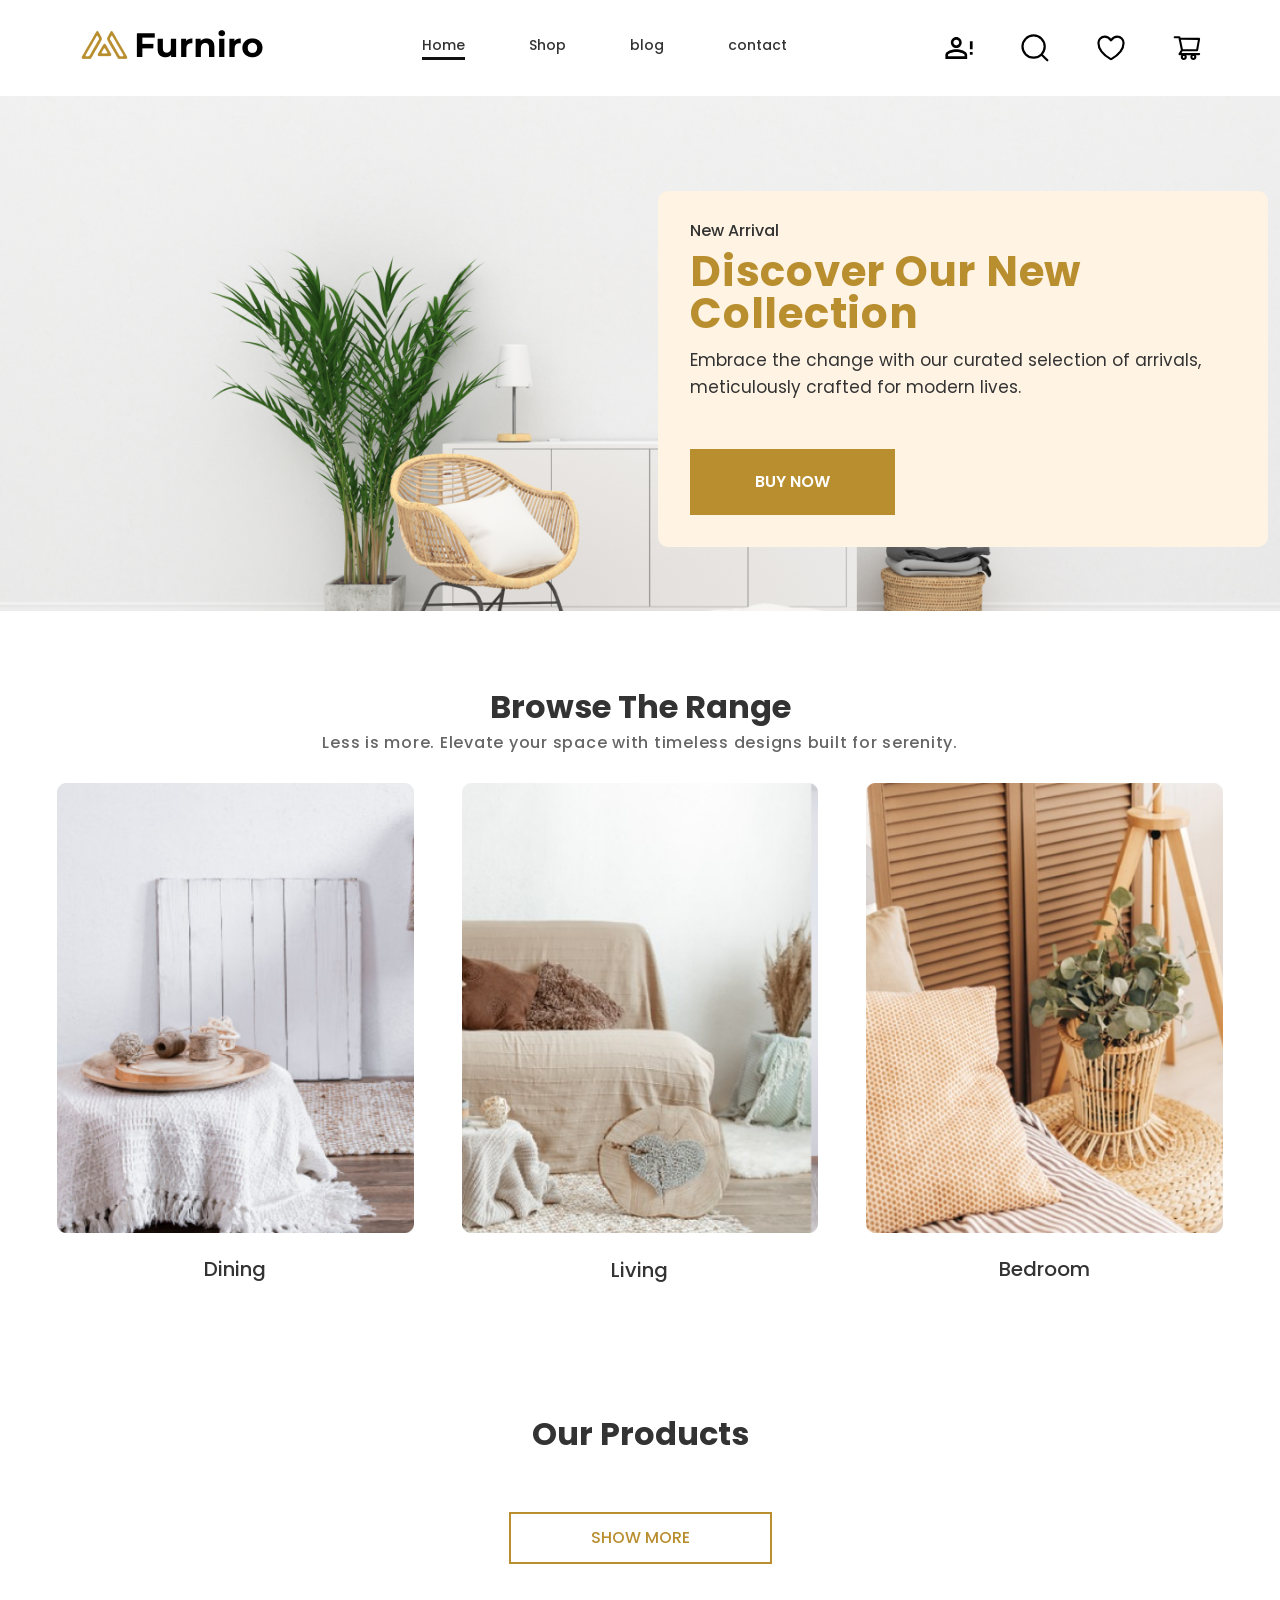
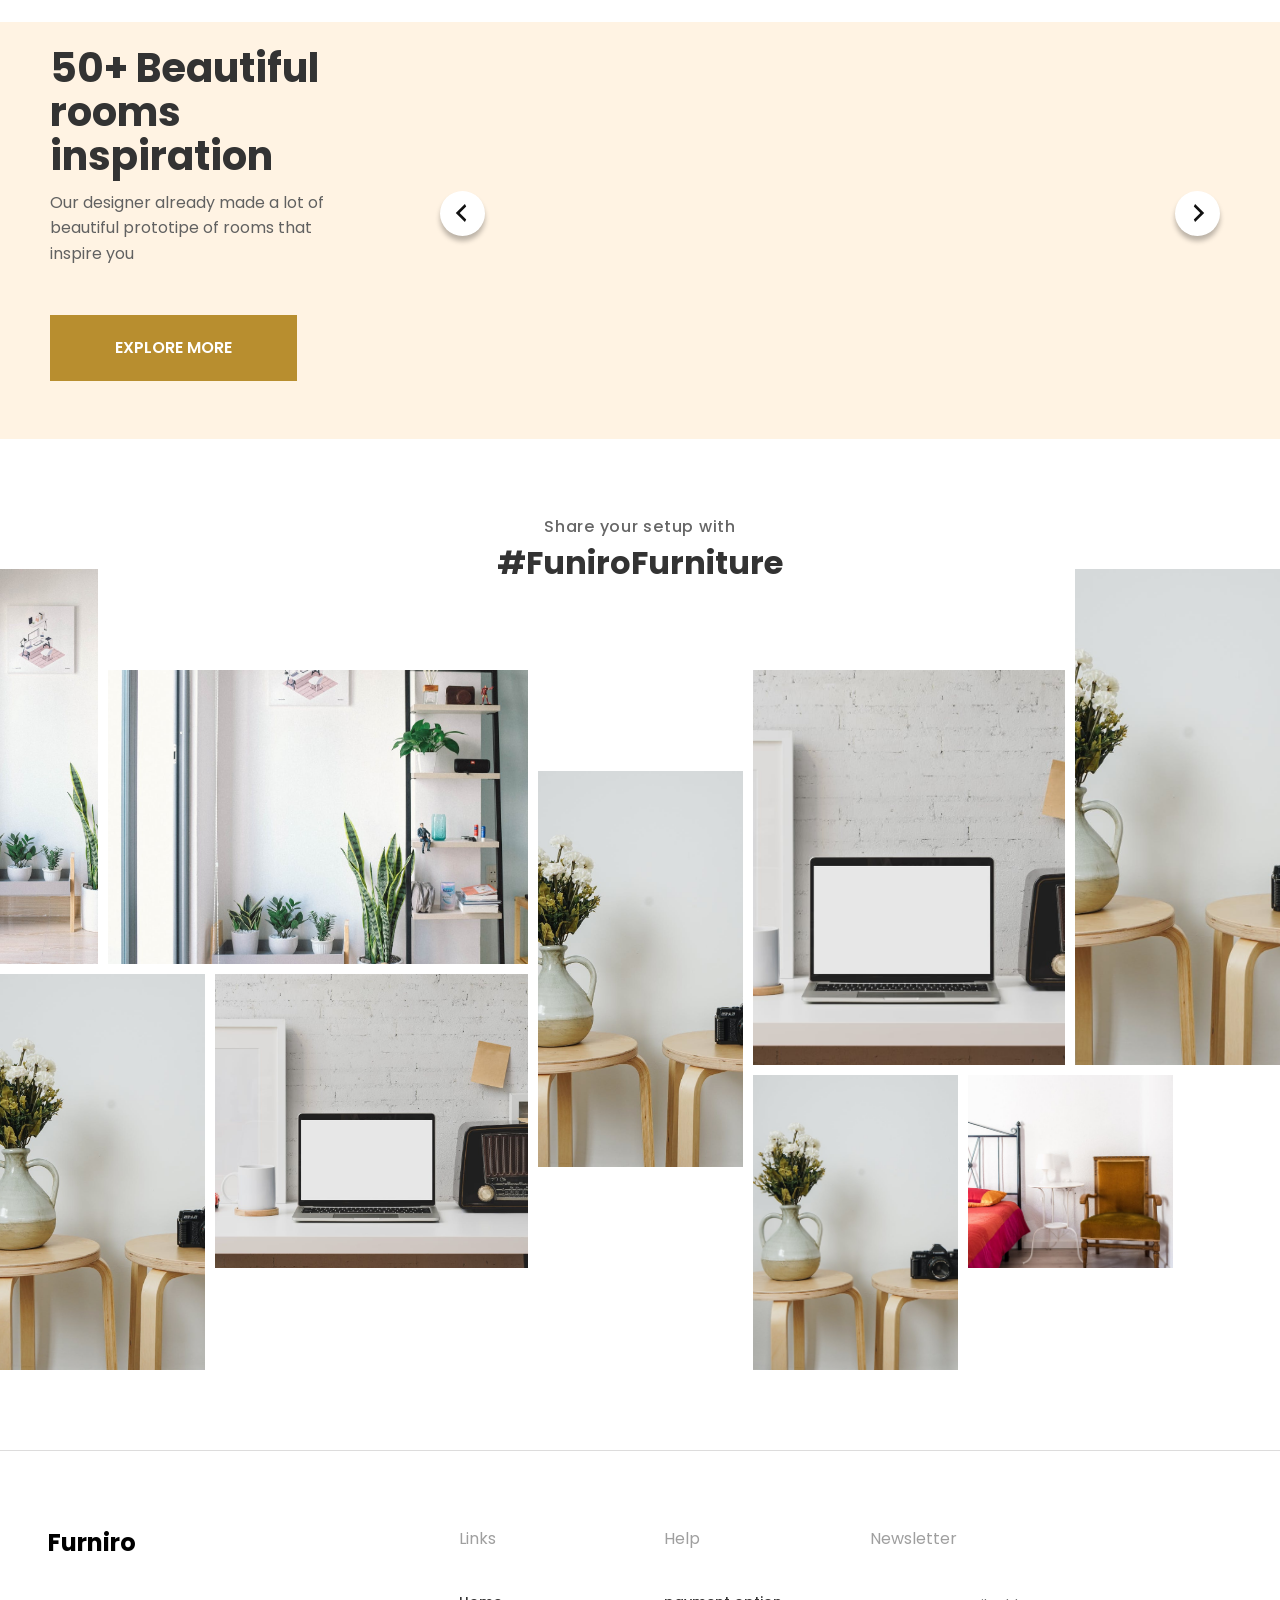
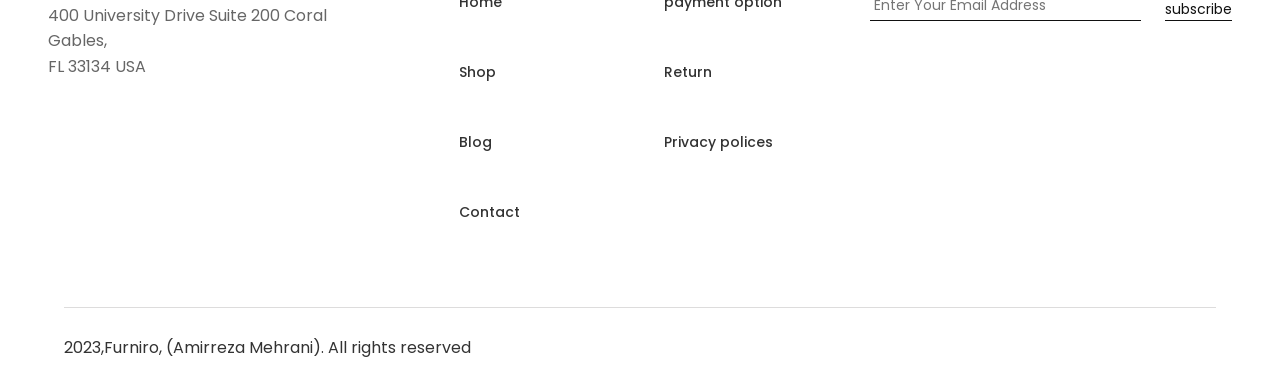
==== commit 589e9156: "fully responsive" ====
--- a/index.html
+++ b/index.html
@@ -1,512 +1,333 @@
 <!DOCTYPE html>
-<html lang="en">
+<html class="overflow" lang="en">
 
 <head>
-    <meta charset="UTF-8">
-    <meta name="viewport" content="width=device-width, initial-scale=1.0">
-    <title>Furniro - eCommerce</title>
-    <!-- Google Fonts: Poppins -->
-    <link href="https://fonts.googleapis.com/css2?family=Poppins:wght@400;500;600;700&display=swap" rel="stylesheet">
-    <!-- Font Awesome Icons -->
-    <link rel="stylesheet" href="https://cdnjs.cloudflare.com/ajax/libs/font-awesome/6.4.0/css/all.min.css">
-    <!-- Swiper CSS -->
-    <link rel="stylesheet" href="https://cdn.jsdelivr.net/npm/swiper@11/swiper-bundle.min.css" />
-    <link rel="stylesheet" href="style.css">
-    <link rel="stylesheet" href="media1024.css">
-    <link rel="stylesheet" href="media390.css">
-    <link rel="stylesheet" href="media480.css">
-    <link rel="stylesheet" href="media850.css">
-    <link rel="stylesheet" href="media768.css">
-    <link rel="stylesheet" href="media992.css">
-    <script defer src="./app.js"></script>
-    <script src="https://cdn.jsdelivr.net/npm/swiper@11/swiper-bundle.min.js" defer></script>
+  <meta charset="UTF-8" />
+  <link rel="preconnect" href="https://fonts.googleapis.com" />
+  <link rel="preconnect" href="https://fonts.gstatic.com" crossorigin />
+  <link
+    href="https://fonts.googleapis.com/css2?family=Poppins:ital,wght@0,100;0,200;0,300;0,400;0,500;0,600;0,700;0,800;0,900;1,100;1,200;1,300;1,400;1,500;1,600;1,700;1,800;1,900&family=Rubik:ital,wght@0,300..900;1,300..900&display=swap"
+    rel="stylesheet" />
+
+  <link rel="icon" href="img/logo/logo.png" />
+  <link rel="stylesheet" href="css/home.css" />
+  <link rel="stylesheet" href="css/general.css" />
+  <link rel="stylesheet" href="css/queriese.css" />
+  <link rel="stylesheet" href="node_modules/izitoast/dist/css/iziToast.min.css" />
+  <link rel="stylesheet" href="node_modules/swiper/swiper-bundle.min.css" />
+  <title>furniro &mdash; furniture</title>
+
+  <script type="module" src="js/controllers/homeController.js"></script>
 </head>
+<!-- ////////////// add .show-mobile-nav class to open mobile nav///////////////////// -->
 
 <body>
-
-    <!-- ================= NAVBAR ================= -->
-    <header class="navbar">
-        <div class="nav-container">
-
-            <!-- Logo -->
-            <a href="#" class="logo">
-                <svg width="32" height="20" viewBox="0 0 50 32" fill="none" xmlns="http://www.w3.org/2000/svg">
-                    <path d="M15.5 0L31 32H0L15.5 0Z" fill="#B88E2F" />
-                    <path d="M34.5 0L50 32H19L34.5 0Z" fill="#B88E2F" />
-                </svg>
-                <span>Furniro</span>
+  <form class="modal-container"></form>
+
+  <div class="test">
+    <header class="header">
+      <a class="logo" href="./index.html">
+        <div class="logo-box">
+          <div class="logo-img-box">
+            <img class="logo-img" src="img/Frame 168.png" alt=" furniro logo" />
+          </div>
+        </div>
+      </a>
+      <div class="responsive-nav">
+        <nav class="nav-pages">
+          <ul class="nav-list mobile-nav-list">
+            <li class="nav-list-li active">
+              <a class="nav-list-item mobile-nav-list-item" href="./index.html">Home</a>
+            </li>
+            <li class="nav-list-li">
+              <a class="nav-list-item mobile-nav-list-item" href="./shop.html">Shop</a>
+            </li>
+            <li class="nav-list-li">
+              <a class="nav-list-item mobile-nav-list-item" href="./blog.html">blog</a>
+            </li>
+            <li class="nav-list-li">
+              <a class="nav-list-item mobile-nav-list-item" href="./contact.html">contact</a>
+            </li>
+          </ul>
+        </nav>
+        <div class="header-icon">
+          <ul class="header-icon-list">
+            <li>
+              <a href="./login.html">
+                <img src="img/icons/user-header.svg" alt="icon of a a user " />
+              </a>
+            </li>
+            <li>
+              <a href="./search.html">
+                <img src="img/icons/header-search.svg" alt=" a search icon" />
+              </a>
+            </li>
+
+            <li>
+              <a href="./wishlist.html">
+                <img src="img/icons/header-heart.svg" alt=" a heart icon" />
+              </a>
+            </li>
+            <li>
+              <button class="main-btn-cart">
+                <img class="open-cart-preview" src="img/icons/header-cart.svg" alt=" a cart icon" />
+              </button>
+            </li>
+          </ul>
+        </div>
+      </div>
+
+      <nav class="nav-pages desktop-nav-pg">
+        <ul class="nav-list">
+          <li class="nav-list-li active">
+            <a class="nav-list-item" href="./index.html">Home</a>
+          </li>
+          <li class="nav-list-li">
+            <a class="nav-list-item" href="./shop.html">Shop</a>
+          </li>
+          <li class="nav-list-li">
+            <a class="nav-list-item" href="./blog.html">blog</a>
+          </li>
+          <li class="nav-list-li">
+            <a class="nav-list-item" href="./contact.html">contact</a>
+          </li>
+        </ul>
+      </nav>
+      <div class="header-icon desktop-header-icon">
+        <ul class="header-icon-list">
+          <li>
+            <a href="./login.html">
+              <img src="img/icons/user-header.svg" alt="icon of a a user " />
             </a>
-
-            <!-- Navigation Links -->
-            <nav class="nav-menu" id="navMenu">
-                <ul>
-                    <li><a href="#" class="active">Home</a></li>
-                    <li><a href="#">Shop</a></li>
-                    <li><a href="#">About</a></li>
-                    <li><a href="#">Contact</a></li>
-                </ul>
-            </nav>
-
-            <!-- Action Icons -->
-            <div class="nav-icons">
-                <a href="#" title="Account"><i class="fa-regular fa-user"></i></a>
-                <a href="#" title="Search"><i class="fa-solid fa-magnifying-glass"></i></a>
-                <a href="#" title="Wishlist"><i class="fa-regular fa-heart"></i></a>
-                <a href="#" title="Cart"><i class="fa-solid fa-cart-shopping"></i></a>
-
-                <!-- Hamburger Menu Button for Mobile -->
-                <button class="hamburger" id="hamburgerBtn" aria-label="Toggle Menu">
-                    <i class="fa-solid fa-bars"></i>
-                </button>
-            </div>
-
-        </div>
+          </li>
+          <li>
+            <a href="./search.html">
+              <img src="img/icons/header-search.svg" alt=" a search icon" />
+            </a>
+          </li>
+
+          <li>
+            <a href="./wishlist.html">
+              <img src="img/icons/header-heart.svg" alt=" a heart icon" />
+            </a>
+          </li>
+          <li>
+            <button class="main-btn-cart">
+              <img class="open-cart-preview" src="img/icons/header-cart.svg" alt=" a cart icon" />
+            </button>
+          </li>
+        </ul>
+      </div>
+
+      <button class="mobile-nav-menu">
+        <img class="mobile-nav-menu-icon menu open-mb-menu" src="img/icons/mobile nav menu.svg"
+          alt="mobline nav menu icon" />
+        <span class="mobile-nav-menu-icon close close-mb-menu">✖</span>
+      </button>
     </header>
-
-    <!-- ================= HERO SECTION ================= -->
-    <section class="hero">
-        <div class="hero-container">
-            <div class="hero-card">
-                <p class="subtitle">New Arrival</p>
-                <h1 class="title">Discover Our<br>New Collection</h1>
-                <p class="description">
-                    Lorem ipsum dolor sit amet, consectetur adipiscing elit. Ut elit tellus, luctus nec ullamcorper
-                    mattis.
-                </p>
-                <a href="#" class="btn-primary">BUY NOW</a>
-            </div>
-        </div>
-    </section>
-
-    <!-- ================= BROWSE THE RANGE SECTION ================= -->
-    <section class="browse-range">
-        <div class="range-container">
-
-            <!-- Section Header -->
-            <div class="section-header">
-                <h2>Browse The Range</h2>
-                <p>Lorem ipsum dolor sit amet, consectetur adipiscing elit.</p>
-            </div>
-
-            <!-- Categories Grid -->
-            <div class="range-grid">
-
-                <!-- Card 1: Dining -->
-                <div class="range-card">
-                    <div class="img-box">
-                        <img src="./images/browse1.png" alt="Dining">
-                    </div>
-                    <h3>Dining</h3>
-                </div>
-
-                <!-- Card 2: Living -->
-                <div class="range-card">
-                    <div class="img-box">
-                        <img src="./images/browse2.png" alt="Living">
-                    </div>
-                    <h3>Living</h3>
-                </div>
-
-                <!-- Card 3: Bedroom -->
-                <div class="range-card">
-                    <div class="img-box">
-                        <img src="./images/browse3.png" alt="Bedroom">
-                    </div>
-                    <h3>Bedroom</h3>
-                </div>
-
-            </div>
-
-        </div>
-    </section>
-
-    <!-- ================= OUR PRODUCTS SECTION ================= -->
-    <section class="products-section">
-        <div class="products-container">
-
-            <h2 class="section-title">Our Products</h2>
-
-            <div class="products-grid">
-
-                <!-- Card 1: Syltherine (-30%) -->
-                <div class="product-card">
-                    <div class="product-img">
-                        <span class="badge discount">-30%</span>
-                        <img src="./images/syltherine_img.png" alt="Syltherine">
-                        <div class="overlay">
-                            <button class="btn-add-cart">Add to cart</button>
-                            <div class="overlay-actions">
-                                <span><i class="fa-solid fa-share-nodes"></i> Share</span>
-                                <span><i class="fa-solid fa-arrow-right-arrow-left"></i> Compare</span>
-                                <span><i class="fa-regular fa-heart"></i> Like</span>
-                            </div>
-                        </div>
-                    </div>
-                    <div class="product-info">
-                        <h3>Syltherine</h3>
-                        <p class="subtitle">Stylish cafe chair</p>
-                        <div class="price-box">
-                            <span class="current-price">Rp 2.500.000</span>
-                            <span class="old-price">Rp 3.500.000</span>
-                        </div>
-                    </div>
-                </div>
-
-                <!-- Card 2: Leviosa -->
-                <div class="product-card">
-                    <div class="product-img">
-                        <img src="./images/leviosa_img.png" alt="Leviosa">
-                        <div class="overlay">
-                            <button class="btn-add-cart">Add to cart</button>
-                            <div class="overlay-actions">
-                                <span><i class="fa-solid fa-share-nodes"></i> Share</span>
-                                <span><i class="fa-solid fa-arrow-right-arrow-left"></i> Compare</span>
-                                <span><i class="fa-regular fa-heart"></i> Like</span>
-                            </div>
-                        </div>
-                    </div>
-                    <div class="product-info">
-                        <h3>Leviosa</h3>
-                        <p class="subtitle">Stylish cafe chair</p>
-                        <div class="price-box">
-                            <span class="current-price">Rp 2.500.000</span>
-                        </div>
-                    </div>
-                </div>
-
-                <!-- Card 3: Lolito (-50%) -->
-                <div class="product-card">
-                    <div class="product-img">
-                        <span class="badge discount">-50%</span>
-                        <img src="./images/lolito_img.png" alt="Lolito">
-                        <div class="overlay">
-                            <button class="btn-add-cart">Add to cart</button>
-                            <div class="overlay-actions">
-                                <span><i class="fa-solid fa-share-nodes"></i> Share</span>
-                                <span><i class="fa-solid fa-arrow-right-arrow-left"></i> Compare</span>
-                                <span><i class="fa-regular fa-heart"></i> Like</span>
-                            </div>
-                        </div>
-                    </div>
-                    <div class="product-info">
-                        <h3>Lolito</h3>
-                        <p class="subtitle">Luxury big sofa</p>
-                        <div class="price-box">
-                            <span class="current-price">Rp 7.000.000</span>
-                            <span class="old-price">Rp 14.000.000</span>
-                        </div>
-                    </div>
-                </div>
-
-                <!-- Card 4: Respira (New) -->
-                <div class="product-card">
-                    <div class="product-img">
-                        <span class="badge new">New</span>
-                        <img src="./images/respira_img.png" alt="Respira">
-                        <div class="overlay">
-                            <button class="btn-add-cart">Add to cart</button>
-                            <div class="overlay-actions">
-                                <span><i class="fa-solid fa-share-nodes"></i> Share</span>
-                                <span><i class="fa-solid fa-arrow-right-arrow-left"></i> Compare</span>
-                                <span><i class="fa-regular fa-heart"></i> Like</span>
-                            </div>
-                        </div>
-                    </div>
-                    <div class="product-info">
-                        <h3>Respira</h3>
-                        <p class="subtitle">Outdoor bar table and stool</p>
-                        <div class="price-box">
-                            <span class="current-price">Rp 500.000</span>
-                        </div>
-                    </div>
-                </div>
-
-                <!-- Card 5: Grifo -->
-                <div class="product-card">
-                    <div class="product-img">
-                        <img src="./images/grifo_img.png" alt="Grifo">
-                        <div class="overlay">
-                            <button class="btn-add-cart">Add to cart</button>
-                            <div class="overlay-actions">
-                                <span><i class="fa-solid fa-share-nodes"></i> Share</span>
-                                <span><i class="fa-solid fa-arrow-right-arrow-left"></i> Compare</span>
-                                <span><i class="fa-regular fa-heart"></i> Like</span>
-                            </div>
-                        </div>
-                    </div>
-                    <div class="product-info">
-                        <h3>Grifo</h3>
-                        <p class="subtitle">Night lamp</p>
-                        <div class="price-box">
-                            <span class="current-price">Rp 1.500.000</span>
-                        </div>
-                    </div>
-                </div>
-
-                <!-- Card 6: Muggo (New) -->
-                <div class="product-card">
-                    <div class="product-img">
-                        <span class="badge new">New</span>
-                        <img src="./images/muggo_img.png" alt="Muggo">
-                        <div class="overlay">
-                            <button class="btn-add-cart">Add to cart</button>
-                            <div class="overlay-actions">
-                                <span><i class="fa-solid fa-share-nodes"></i> Share</span>
-                                <span><i class="fa-solid fa-arrow-right-arrow-left"></i> Compare</span>
-                                <span><i class="fa-regular fa-heart"></i> Like</span>
-                            </div>
-                        </div>
-                    </div>
-                    <div class="product-info">
-                        <h3>Muggo</h3>
-                        <p class="subtitle">Small mug</p>
-                        <div class="price-box">
-                            <span class="current-price">Rp 150.000</span>
-                        </div>
-                    </div>
-                </div>
-
-                <!-- Card 7: Pingky (-50%) -->
-                <div class="product-card">
-                    <div class="product-img">
-                        <span class="badge discount">-50%</span>
-                        <img src="./images/pingky_img.png" alt="Pingky">
-                        <div class="overlay">
-                            <button class="btn-add-cart">Add to cart</button>
-                            <div class="overlay-actions">
-                                <span><i class="fa-solid fa-share-nodes"></i> Share</span>
-                                <span><i class="fa-solid fa-arrow-right-arrow-left"></i> Compare</span>
-                                <span><i class="fa-regular fa-heart"></i> Like</span>
-                            </div>
-                        </div>
-                    </div>
-                    <div class="product-info">
-                        <h3>Pingky</h3>
-                        <p class="subtitle">Cute bed set</p>
-                        <div class="price-box">
-                            <span class="current-price">Rp 7.000.000</span>
-                            <span class="old-price">Rp 14.000.000</span>
-                        </div>
-                    </div>
-                </div>
-
-                <!-- Card 8: Potty (New) -->
-                <div class="product-card">
-                    <div class="product-img">
-                        <span class="badge new">New</span>
-                        <img src="./images/potty_img.png" alt="Potty">
-                        <div class="overlay">
-                            <button class="btn-add-cart">Add to cart</button>
-                            <div class="overlay-actions">
-                                <span><i class="fa-solid fa-share-nodes"></i> Share</span>
-                                <span><i class="fa-solid fa-arrow-right-arrow-left"></i> Compare</span>
-                                <span><i class="fa-regular fa-heart"></i> Like</span>
-                            </div>
-                        </div>
-                    </div>
-                    <div class="product-info">
-                        <h3>Potty</h3>
-                        <p class="subtitle">Minimalist flower pot</p>
-                        <div class="price-box">
-                            <span class="current-price">Rp 500.000</span>
-                        </div>
-                    </div>
-                </div>
-
-            </div>
-
-            <!-- Show More Button -->
-            <div class="show-more-box">
-                <a href="#" class="btn-show-more">Show More</a>
-            </div>
-
-        </div>
-    </section>
-
-    <!-- ================= ROOMS INSPIRATION SECTION ================= -->
-    <section class="rooms-section">
-        <div class="rooms-container">
-
-            <!-- Left Text Box -->
-            <div class="rooms-content">
-                <h2>50+ Beautiful rooms inspiration</h2>
-                <p>Our designer already made a lot of beautiful prototype of rooms that inspire you</p>
-                <a href="#" class="btn-explore">Explore More</a>
-            </div>
-
-            <!-- Right Slider Box -->
-            <div class="rooms-slider-wrapper">
-                <div class="swiper rooms-swiper">
-                    <div class="swiper-wrapper">
-
-                        <!-- Slide 1 -->
-                        <div class="swiper-slide">
-                            <div class="slide-card">
-                                <img src="./images/bedroom.png" alt="Inner Peace">
-                                <div class="slide-badge">
-                                    <div class="badge-text">
-                                        <span class="room-number">01 — Bed Room</span>
-                                        <h3 class="room-title">Inner Peace</h3>
-                                    </div>
-                                    <button class="badge-btn"><i class="fa-solid fa-arrow-right"></i></button>
-                                </div>
-                            </div>
-                        </div>
-
-                        <!-- Slide 2 -->
-                        <div class="swiper-slide">
-                            <div class="slide-card">
-                                <img src="./images/dining.png" alt="Dining Room">
-                                <div class="slide-badge">
-                                    <div class="badge-text">
-                                        <span class="room-number">02 — Dining</span>
-                                        <h3 class="room-title">Modern Setup</h3>
-                                    </div>
-                                    <button class="badge-btn"><i class="fa-solid fa-arrow-right"></i></button>
-                                </div>
-                            </div>
-                        </div>
-
-                        <!-- Slide 3 -->
-                        <div class="swiper-slide">
-                            <div class="slide-card">
-                                <img src="./images/living.jpg" alt="Living Room">
-                                <div class="slide-badge">
-                                    <div class="badge-text">
-                                        <span class="room-number">03 — Living</span>
-                                        <h3 class="room-title">Cozy Corner</h3>
-                                    </div>
-                                    <button class="badge-btn"><i class="fa-solid fa-arrow-right"></i></button>
-                                </div>
-                            </div>
-                        </div>
-
-                        <!-- Slide 4 -->
-                        <div class="swiper-slide">
-                            <div class="slide-card">
-                                <img src="./images/WorkSpace.jpg" alt="Minimalist Space">
-                                <div class="slide-badge">
-                                    <div class="badge-text">
-                                        <span class="room-number">04 — Working Space</span>
-                                        <h3 class="room-title">Work & Relax</h3>
-                                    </div>
-                                    <button class="badge-btn"><i class="fa-solid fa-arrow-right"></i></button>
-                                </div>
-                            </div>
-                        </div>
-
-                    </div>
-
-                    <!-- Slider Arrow Navigation -->
-                    <div class="swiper-button-next custom-next-btn">
-                        <i class="fa-solid fa-chevron-right"></i>
-                    </div>
-
-                    <!-- Slider Pagination Dots -->
-                    <div class="swiper-pagination custom-pagination"></div>
-                </div>
-            </div>
-
-        </div>
-    </section>
-
-    <!-- ================= FURNIRO FURNITURE GALLERY (GRID) ================= -->
-    <section class="gallery-section">
-        <div class="gallery-header">
-            <p>Share your setup with</p>
-            <h2>#FuniroFurniture</h2>
-        </div>
-
-        <div class="gallery-container">
-            <div class="gallery-grid" id="galleryGrid">
-
-                <div class="grid-item img-1">
-                    <img src="./images/lefthalf1.png" alt="Setup 1">
-                </div>
-                <div class="grid-item img-2">
-                    <img src="./images/working_laptop.png" alt="Setup 2">
-                </div>
-                <div class="grid-item img-3">
-                    <img src="./images/camera.png" alt="Setup 3">
-                </div>
-                <div class="grid-item img-4">
-                    <img src="./images/tables.png" alt="Setup 4">
-                </div>
-
-                <div class="grid-item img-center-top">
-                    <img src="./images/bed1.png" alt="Center Setup Top">
-                </div>
-                <div class="grid-item img-center-bottom">
-                    <img src="./images/painting.png" alt="Center Setup Bottom">
-                </div>
-
-                <div class="grid-item img-5">
-                    <img src="./images/kitchen.png" alt="Setup 5">
-                </div>
-                <div class="grid-item img-6">
-                    <img src="./images/chairs.png"
-                        alt="Setup 6">
-                </div>
-                <div class="grid-item img-7">
-                    <img src="./images/chair.png"
-                        alt="Setup 7">
-                </div>
-
-            </div>
-        </div>
-    </section>
-
-
-    <!-- ================= FOOTER SECTION ================= -->
-    <footer class="site-footer">
-        <div class="footer-container">
-
-            <div class="footer-top">
-
-                <div class="footer-col brand-col">
-                    <h3 class="footer-logo">Funiro.</h3>
-                    <address class="footer-address">
-                        400 University Drive Suite 200 Coral Gables,<br>
-                        FL 33134 USA
-                    </address>
-                </div>
-
-                <div class="footer-col links-col">
-                    <h4 class="footer-heading">Links</h4>
-                    <ul class="footer-links">
-                        <li><a href="#">Home</a></li>
-                        <li><a href="#">Shop</a></li>
-                        <li><a href="#">About</a></li>
-                        <li><a href="#">Contact</a></li>
-                    </ul>
-                </div>
-
-                <div class="footer-col help-col">
-                    <h4 class="footer-heading">Help</h4>
-                    <ul class="footer-links">
-                        <li><a href="#">Payment Options</a></li>
-                        <li><a href="#">Returns</a></li>
-                        <li><a href="#">Privacy Policies</a></li>
-                    </ul>
-                </div>
-
-                <div class="footer-col newsletter-col">
-                    <h4 class="footer-heading">Newsletter</h4>
-                    <form class="newsletter-form" onsubmit="event.preventDefault();">
-                        <input type="email" placeholder="Enter Your Email Address" required>
-                        <button type="submit">SUBSCRIBE</button>
-                    </form>
-                </div>
-
-            </div>
-
-            <div class="footer-bottom">
-                <p>2026 furino. All rights reverved</p>
-            </div>
-
-        </div>
-    </footer>
-
+  </div>
+
+  <aside class="cart">
+    <div class="cart-header">
+      <h2 class="shop-title">Shopping Cart</h2>
+      <img class="close-icon" src="./img/icons/close-icon.svg" alt=" close shop icon" />
+    </div>
+
+    <div class="card-product">
+      <ul class="cart-items-list"></ul>
+      <p class="cart-preview-message"></p>
+    </div>
+    <div>
+      <div class="nav-card-price">
+        <span class="subtotal"> Subtotal</span>
+        <span class="cart-price"> Rs.0</span>
+      </div>
+    </div>
+    <div class="card-btns">
+      <a class="card-btn" href="./cart.html">Cart</a>
+      <a class="card-btn" href="./login.html">Checkout</a>
+    </div>
+  </aside>
+  <div class="shade"></div>
+  <main>
+    <section class="hero-section menu-fade-flag">
+      <div class="hero">
+        <div class="heading-box">
+          <span class="sub-heading margin-bottom-sm">New Arrival</span>
+          <div class="inner">
+            <h1 class="heading-primary margin-bottom-sm">
+              Discover Our New Collection
+            </h1>
+          </div>
+
+          <p class="hero-discription">
+            Embrace the change with our curated selection of arrivals,
+            meticulously crafted for modern lives.
+          </p>
+          <a class="btn home-btn" href="./login.html">BUY NOW</a>
+        </div>
+      </div>
+    </section>
+    <section class="range-section">
+      <div class="heading-holder range-holder">
+        <h2 class="secondary-heading margin-bottom-sm">Browse The Range</h2>
+        <p class="sec-sub">
+          Less is more. Elevate your space with timeless designs built for
+          serenity.
+        </p>
+      </div>
+      <div class="container grid grid--3-cols range-grid">
+        <div class="range-card">
+          <img class="range-img" src="./img/browse/dining.png" alt=" a photo of a dining table" />
+          <p class="range-title" href="#">Dining</p>
+        </div>
+        <div class="range-card">
+          <p class="range-title" href="#">
+            <img class="range-img" src="./img/browse/living.png" alt=" a photo of a bed in living room" />
+          </p>
+          <p class="range-title" href="#">Living</p>
+        </div>
+        <div class="range-card">
+          <a href="#">
+            <img class="range-img" src="./img/browse/bedroom.png" alt=" a photo of a flower in berdroom" /></a>
+          <p class="range-title" href="#">Bedroom</p>
+        </div>
+      </div>
+    </section>
+    <section class="product-section">
+      <div class="heading-holder">
+        <h2 class="secondary-heading">Our Products</h2>
+      </div>
+      <div class="card-container"></div>
+      <div class="card-inline-container"></div>
+      <div class="text-center show-more-btn">
+        <a class="btn btn-show" href="./shop.html"> Show More</a>
+      </div>
+    </section>
+    <section class="slider-section">
+      <div class="slider-container">
+        <div class="slider-info">
+          <h2 class="slider-heading">50+ Beautiful rooms inspiration</h2>
+          <p class="slider-discription">
+            Our designer already made a lot of beautiful prototipe of rooms
+            that inspire you
+          </p>
+          <a class="btn" href="#">explore more</a>
+        </div>
+      </div>
+      <div class="swiper products-slider">
+        <div class="products-slider-navigation">
+          <button class="products-slider-prev-slide">
+            <img src="./img/icons/arrow-to-right.svg" alt="next" />
+          </button>
+          <button class="products-slider-next-slide">
+            <img src="./img/icons/arrow-to-right.svg" alt="prev" />
+          </button>
+        </div>
+        <div class="swiper-wrapper products-slider-list"></div>
+        <div class="products-slider-pagination de">
+          <ul class="dots"></ul>
+        </div>
+      </div>
+      <div class="products-slider-pagination mb">
+        <ul class="dots"></ul>
+      </div>
+    </section>
+    <section class="gallery">
+      <div class="heading-holder margin-bottom-negative">
+        <p class="sec-sub margin-bottom-sm">Share your setup with</p>
+        <h2 class="secondary-heading">#FuniroFurniture</h2>
+      </div>
+      <div class="gallery-container">
+        <div class="gallery-pic-holder first">
+          <img src="./img/gallery/gallery-1.png" alt=" a photo of a white pot" />
+        </div>
+        <div class="gallery-pic-holder second">
+          <img src="./img/gallery/gallery-2.png" alt=" a photo of a white pot" />
+        </div>
+        <div class="gallery-pic-holder third">
+          <img src="./img/gallery/gallery-3.png" alt="a photo of a white pot" />
+        </div>
+        <div class="gallery-pic-holder fourth">
+          <img src="./img/gallery/gallery-4.png" alt=" a photo of a white pot" />
+        </div>
+        <div class="gallery-pic-holder fifth">
+          <img src="./img/gallery/gallery-5.png" alt=" a photo of a white pot" />
+        </div>
+        <div class="gallery-pic-holder sixth">
+          <img src="./img/gallery/gallery-6.png" alt=" a photo of a white pot" />
+        </div>
+        <div class="gallery-pic-holder seventh">
+          <img src="./img/gallery/gallery-7.png" alt=" a photo of a white pot" />
+        </div>
+        <div class="gallery-pic-holder eighth">
+          <img src="./img/gallery/gallery-8.png" alt=" a photo of a white pot" />
+        </div>
+        <div class="gallery-pic-holder ninth">
+          <img src="./img/gallery/gallety-9.png" alt=" a photo of a white pot" />
+        </div>
+      </div>
+    </section>
+  </main>
+  <footer class="footer">
+    <div class="border-pad">
+      <div class="footer-container">
+        <div class="logo-address">
+          <a class="logo-txt" href="./index.html"> Furniro </a>
+
+          <address class="address">
+            400 University Drive Suite 200 Coral <br />
+            Gables,<br class="br-none" />
+            FL 33134 USA
+          </address>
+        </div>
+        <div class="links">
+          <ul class="footer-list">
+            <p class="footer-heading">Links</p>
+            <li class="nav-list-li">
+              <a class="nav-list-item" href="./index.html"> Home</a>
+            </li>
+            <li class="nav-list-li">
+              <a class="nav-list-item" href="./shop.html"> Shop</a>
+            </li>
+            <li class="nav-list-li">
+              <a class="nav-list-item" href="./blog.html"> Blog</a>
+            </li>
+            <li class="nav-list-li">
+              <a class="nav-list-item" href="./contact.html"> Contact</a>
+            </li>
+          </ul>
+        </div>
+        <div class="help">
+          <ul class="footer-list">
+            <p class="footer-heading">Help</p>
+            <li class="nav-list-li">
+              <a class="nav-list-item" href="#"> payment option</a>
+            </li>
+            <li class="nav-list-li">
+              <a class="nav-list-item" href="#"> Return</a>
+            </li>
+            <li class="nav-list-li">
+              <a class="nav-list-item" href="#"> Privacy polices</a>
+            </li>
+          </ul>
+        </div>
+        <div class="news-letter">
+          <p class="footer-heading">Newsletter</p>
+          <div class="input">
+            <input required class="email" type="email" name="" id="email" placeholder=" Enter Your Email Address" />
+            <label class="label-sub" for="email"> subscribe</label>
+          </div>
+        </div>
+      </div>
+    </div>
+    <div class="copy-box">
+      <p class="copy-right-text">
+        <span class="year">2023</span>,Furniro, (Amirreza Mehrani). All rights
+        reserved
+      </p>
+    </div>
+  </footer>
 </body>
 
 </html>
--- a/css/home.css
+++ b/css/home.css
@@ -0,0 +1,396 @@
+/* *************************** */
+/* Hero section */
+/* *************************** */
+.hero-section {
+  padding: 9.6rem 1.2rem 6.4rem 4.8rem;
+  background-image: url(../img/main.png);
+  background-repeat: no-repeat;
+  background-position-x: center;
+  background-position-y: top;
+  background-size: cover;
+  display: grid;
+  grid-template-columns: repeat(2, 1fr);
+  justify-content: center;
+  align-items: end;
+  /* background-attachment: fixed; */
+}
+
+.hero {
+  grid-column: -2/-1;
+  max-width: 140rem;
+  margin: 0 auto;
+}
+
+.heading-box {
+  padding: 4rem;
+  background-color: #fff3e3;
+  border-radius: 10px;
+  grid-column: -2/-1;
+}
+
+.hero-discription {
+  font-size: 1.7rem;
+  line-height: 1.6;
+  color: #333;
+  margin-bottom: 4.8rem;
+}
+
+.inner {
+  width: 80%;
+}
+
+/* // */
+.show-more-btn {
+  margin-top: 3rem;
+}
+
+/* // */
+
+/* *************************** */
+/* range section */
+/* *************************** */
+.range-img {
+  width: 100%;
+  margin-bottom: 2.4rem;
+}
+
+.range-title {
+  text-align: center;
+  font-size: 2rem;
+  color: #333;
+  font-weight: 500;
+  text-decoration: none;
+}
+
+/* *************************** */
+/* slider section */
+/* *************************** */
+
+.slider-section {
+  padding: 2.4rem 5rem;
+  padding-bottom: 0;
+  padding-bottom: 58px;
+  background-color: #fff3e3;
+  display: grid;
+  grid-template-columns: 300px 1fr;
+  gap: 80px;
+  position: relative;
+}
+
+.slider-container {
+  display: flex;
+  align-items: center;
+}
+
+.slider-heading {
+  max-width: 20ch;
+  font-size: 4rem;
+  color: #333;
+  line-height: 1.1;
+  margin-bottom: 1.2rem;
+}
+
+.slider-discription {
+  max-width: 45ch;
+  margin-bottom: 4.8rem;
+  font-size: 1.6rem;
+  color: #616161;
+  line-height: 1.6;
+}
+
+.products-slider {
+  width: 100%;
+  position: relative;
+}
+
+.products-slider-list-item {
+  position: relative;
+}
+
+.products-slider-list-item:not(.swiper-slide-active)>.list-item-wrapper {
+  transform: scale(0.99) translateY(-50px);
+}
+
+.products-slider-list-item:not(.swiper-slide-active)>.list-item-wrapper .info {
+  transform: translateX(-200%);
+}
+
+.products-slider-list-item .background {
+  width: 100%;
+  height: 410px;
+  object-fit: cover;
+}
+
+@media (width > 480px) {
+  .products-slider-list-item .background {
+    height: 580px;
+  }
+}
+
+@media (width > 568px) {
+  .products-slider-list-item .background {
+    height: 380px;
+  }
+}
+
+@media (width > 712px) {
+  .products-slider-list-item .background {
+    height: 470px;
+  }
+}
+
+@media (width > 1280) {
+  .slider-section {
+    grid-template-columns: 400px 1fr;
+  }
+
+  .products-slider-list-item .background {
+    height: 590px;
+  }
+}
+
+@media (width > 1748px) {
+  .slider-section {
+    grid-template-columns: 450px 1fr;
+  }
+}
+
+.products-slider-pagination.de {
+  padding-left: calc(100% / 2 + 2rem);
+}
+
+@media (width > 1568px) {
+  .slider-section {
+    grid-template-columns: 300px 1fr;
+  }
+
+  .products-slider-pagination.de {
+    padding-left: calc(100% / 3 + 2rem);
+  }
+}
+
+.products-slider-list-item .list-item-wrapper {
+  transition: 0.5s;
+  position: relative;
+  overflow: hidden;
+}
+
+.products-slider-list-item .info {
+  position: absolute;
+  background-color: #ffffffb8;
+  backdrop-filter: blur(10px);
+  z-index: 99;
+  bottom: 15px;
+  left: 15px;
+  border-left: 6px solid #b88e2f;
+  transition: 0.5s;
+  display: flex;
+  flex-direction: column;
+  gap: 12px;
+  align-items: flex-start;
+  padding: 12px;
+  text-transform: capitalize;
+}
+
+.products-slider-list-item .info span {
+  font-size: 1.6rem;
+  font-weight: 500;
+  color: #616161;
+}
+
+.products-slider-list-item .info b {
+  color: #3a3a3a;
+  font-size: 2.65rem;
+}
+
+.products-slider-navigation {
+  position: absolute;
+  padding-inline: 1rem;
+  width: 100%;
+  height: 100%;
+  display: flex;
+  align-items: center;
+  justify-content: space-between;
+  z-index: 9999999;
+}
+
+.products-slider-navigation button {
+  background-color: #fff;
+  box-shadow: 0 5px 5px #00000044;
+  border: none;
+  width: 45px;
+  height: 45px;
+  border-radius: 50%;
+  display: flex;
+  align-items: center;
+  justify-content: center;
+  cursor: pointer;
+}
+
+.products-slider-navigation button img {
+  width: 26px;
+}
+
+.products-slider-next-slide {
+  padding-left: 3px;
+}
+
+.products-slider-prev-slide {
+  padding-right: 3px;
+}
+
+.products-slider-prev-slide img {
+  transform: rotate(180deg);
+}
+
+.products-slider-pagination {
+  position: absolute;
+  top: 0;
+  left: 0;
+  width: 100%;
+  height: 100%;
+  display: flex;
+  align-items: end;
+}
+
+.products-slider-pagination.mb {
+  padding-inline: calc(5rem + 15px);
+  justify-content: start;
+  display: none;
+}
+
+.products-slider-pagination .dots {
+  margin-bottom: 22px;
+  display: flex;
+  list-style: none;
+  gap: 25px;
+}
+
+.products-slider-pagination .dots li {
+  width: 12px;
+  height: 12px;
+  border-radius: 50%;
+  background: #d8d8d8;
+}
+
+.products-slider-pagination .dots li.active {
+  background-color: #b88e2f;
+  outline: 1px solid #b88e2f;
+  outline-offset: 10px;
+}
+
+@media (width > 1510px) {}
+
+@media (width < 1024px) {
+  .slider-section {
+    grid-template-columns: 1fr;
+    grid-template-rows: repeat(2, auto);
+  }
+
+  .slider-container {
+    justify-self: start;
+  }
+
+  .slider-heading,
+  .slider-discription {
+    text-align: left;
+  }
+
+  .products-slider-pagination.de {
+    display: none;
+  }
+
+  .products-slider-pagination.mb {
+    display: flex;
+  }
+}
+
+/* *************************** */
+/* gallery section */
+/* *************************** */
+.gallery {
+  margin-bottom: 8rem;
+}
+
+.gallery-container {
+  gap: 1rem;
+  display: grid;
+  height: 89vh;
+  grid-template-columns: repeat(12, 1fr);
+  grid-template-rows: repeat(8, 1fr);
+}
+
+.gallery-pic-holder img {
+  display: block;
+  width: 100%;
+  height: 100%;
+  object-fit: cover;
+  transition: all 0.4s;
+}
+
+.gallery-pic-holder img:hover {
+  transform: scale(1.1);
+}
+
+.gallery-pic-holder {
+  overflow: hidden;
+}
+
+.first {
+  grid-area: 1 / 1 / 5 / 2;
+}
+
+.second {
+  grid-area: 5 / 1 / 9 / 3;
+}
+
+.third {
+  grid-area: 2 / 2 / 5 / 6;
+}
+
+.fourth {
+  grid-area: 5 / 3 / 8 / 6;
+}
+
+.fifth {
+  grid-area: 3 / 6 / 7 / 8;
+}
+
+.sixth {
+  grid-area: 2 / 8 / 6 / 11;
+}
+
+.seventh {
+  grid-area: 6 / 8 / 9 / 10;
+}
+
+.eighth {
+  grid-area: 1 / 11 / 6 / 13;
+}
+
+.ninth {
+  grid-area: 6 / 10 / 8 / 12;
+}
+
+/* *************************** */
+/* adjusting carts with view port */
+/* *************************** */
+@media (max-width: 64em) {
+  .pr-list-card:nth-child(7) {
+    display: none !important;
+  }
+
+  .pr-list-card:nth-child(8) {
+    display: none;
+  }
+}
+
+@media (max-width: 48em) {
+  .pr-list-card:nth-child(5) {
+    display: none !important;
+  }
+
+  .pr-list-card:nth-child(6) {
+    display: none;
+  }
+}
--- a/css/general.css
+++ b/css/general.css
@@ -0,0 +1,998 @@
+* {
+  box-sizing: border-box;
+  margin: 0;
+  padding: 0;
+  accent-color: #b88e2f;
+}
+html {
+  font-size: 62.5%;
+  overflow-x: hidden;
+}
+body {
+  font-family: "Poppins", sans-serif;
+  color: #666;
+  line-height: 1;
+  position: relative;
+}
+
+i {
+  font-size: 24px;
+}
+
+/* *************************** */
+/* Header */
+/* *************************** */
+.header {
+  width: 100%;
+  max-width: 100%;
+  display: flex;
+  align-items: center;
+  justify-content: space-around;
+  padding: 2.4rem 0 2.1rem 0;
+  position: fixed;
+  top: 0;
+  background-color: #ffffff;
+  z-index: 999999;
+  transition: 0.3s;
+  border-bottom: 1px solid #fff;
+}
+.test {
+  position: relative;
+  height: 95px;
+}
+.fade {
+  background-color: #f1e8d5;
+  border-bottom: 1px solid #dddcdc;
+}
+.nav-list {
+  list-style: none;
+  display: flex;
+  gap: 8rem;
+  align-items: center;
+
+  color: #333;
+}
+.nav-list-item {
+  display: inline-block;
+  position: relative;
+  padding-bottom: 5px;
+}
+.nav-list-li::after,
+.nav-list-li.active::after {
+  content: "";
+  display: block;
+  margin-right: auto;
+  height: 3px;
+  width: 0;
+  background: transparent;
+  transition: width 0.5s ease, background-color 0.7s ease;
+}
+.nav-list-li:hover::after,
+.nav-list-li.active::after {
+  width: 100%;
+  background: #111;
+}
+
+.nav-list-item:link,
+.nav-list-item:visited {
+  color: #333;
+  font-size: 1.6rem;
+  text-decoration: none;
+  font-weight: 500;
+  /* transsition: all 0.3s; */
+}
+.logo-img-box {
+  padding-bottom: 9px;
+}
+.logo-img {
+  display: block;
+}
+
+.header-icon-list {
+  display: flex;
+  gap: 4.8rem;
+  list-style: none;
+}
+.header-icon-list img {
+  width: 2.8rem;
+  height: 2.8rem;
+  cursor: pointer;
+}
+.header-icon-item,
+.close-icon {
+  padding-bottom: 8px;
+  width: 2.8rem;
+  height: 2.8rem;
+  color: #333;
+  cursor: pointer;
+  transition: all 0.3s;
+}
+.header-icon-item:hover {
+  color: #937226;
+}
+.shade {
+  z-index: 9999999;
+  position: fixed;
+  left: 0;
+  top: 0;
+  right: 0;
+  bottom: 0;
+  /* z-index: 99; */
+  max-width: 100%;
+  max-height: 100%;
+  background-color: #89898980;
+  transform: translateX(100%);
+  transition: all 0.7s ease-in-out;
+}
+.main-btn-cart {
+  border: none;
+  background-color: inherit;
+}
+.cart {
+  height: 100dvh;
+  width: 40dvw;
+  padding: 3.2rem 2.4rem 3.2rem 1.2rem;
+  z-index: 99999999;
+  position: fixed;
+  top: 0;
+  right: 0;
+  background-color: #fff;
+  transform: translateX(100%);
+  transition: all 0.7s ease-in-out;
+  display: grid;
+  grid-template-rows: auto 1fr auto auto;
+  gap: 2rem;
+}
+.cart-header {
+  display: flex;
+  align-items: center;
+  justify-content: space-between;
+  gap: 6.4rem;
+  /* padding-bottom: 2.4rem; */
+}
+.shop-title {
+  font-size: 2.4rem;
+  color: #3a3a3a;
+  font-weight: 600;
+  border-bottom: 1px solid rgb(221, 220, 220);
+  padding-bottom: 1.2rem;
+}
+
+.card-product {
+  padding: 2.4rem 0 2.4rem 0;
+  display: flex;
+  flex-direction: column;
+  overflow-y: scroll;
+  scrollbar-width: thin;
+  scrollbar-color: #b88e2f #fff;
+}
+.card-product::-webkit-scrollbar {
+  width: 20%;
+}
+.card-product::-webkit-scrollbar-track {
+  background-color: #fff;
+}
+.card-product::-webkit-scrollbar-thumb {
+  background-color: #b88e2f;
+}
+.card-product::-webkit-scrollbar-button {
+  color: #fff;
+}
+.cart-items-list {
+  padding-right: 2rem;
+  display: flex;
+  flex-direction: column;
+  gap: 4rem;
+}
+.cart-item {
+  display: grid;
+  grid-template-columns: 9.6rem 1fr 2.4rem;
+  gap: 1.6rem;
+  align-items: center;
+}
+
+.cart-item img {
+  width: 100%;
+  height: 100%;
+  object-fit: cover;
+  object-position: center;
+  border-radius: 8px;
+  box-shadow: 5px 5px 10px #00000069;
+}
+.txt-lt {
+  font-size: 1.6rem;
+}
+
+.cart-item div {
+  display: flex;
+  flex-direction: column;
+  gap: 5px;
+}
+
+.cart-item div p {
+  display: flex;
+  font-size: 1.8rem;
+  gap: 5px;
+}
+
+.cart-item div p .txt-lt {
+  color: #9ca3af;
+}
+
+.cart-item div p .cart-item-price {
+  font-size: 1.8rem;
+  color: #b88e2f;
+}
+
+.cart-item .cart-delete-product {
+  border: none;
+  background-color: transparent;
+  color: #898989;
+  font-size: 2.8rem;
+  cursor: pointer;
+}
+.cart-preview-message {
+  font-size: 1.6rem;
+  color: #9f9f9f;
+  font-weight: 500;
+}
+.nav-card-price {
+  display: flex;
+  justify-content: space-between;
+  border-bottom: 1px solid rgb(221, 220, 220);
+  padding-bottom: 1.2rem;
+  padding-left: 1.2rem;
+}
+.subtotal {
+  font-size: 1.6rem;
+  color: #111;
+}
+.cart-price {
+  font-size: 1.6rem;
+  font-weight: 600;
+  color: #b88e2f;
+}
+.card-btns {
+  display: flex;
+  justify-content: space-around;
+  align-items: center;
+}
+.card-btn:link,
+.card-btn:visited {
+  display: flex;
+  align-items: center;
+  justify-content: center;
+  width: 40%;
+  text-decoration: none;
+  font-size: 1.4rem;
+  color: #111;
+  padding: 0.8rem 4.8rem;
+  border: 1px solid #111;
+  border-radius: 2rem;
+  transition: all 0.3s ease-out;
+}
+.card-btn:hover,
+.card-btn:active {
+  color: #fff;
+  background-color: #111;
+}
+.cart-open {
+  transform: translateX(0);
+}
+.cart-open + .shade {
+  transform: translateX(0);
+}
+.responsive-nav {
+  display: none;
+}
+.mobile-nav-menu {
+  border: none;
+  background: none;
+  cursor: pointer;
+  display: none;
+}
+.mobile-nav-menu span {
+  font-size: 36px;
+}
+.mobile-nav-menu-icon {
+  height: 36px;
+  width: 36px;
+}
+
+/* *************************** */
+/* Header end */
+/* *************************** */
+.range-section {
+  margin-top: 6.4rem;
+}
+.margin-bt-md {
+  margin-bottom: 4.8rem;
+}
+.container {
+  max-width: 123rem;
+  margin: 0 auto;
+  padding: 0 3.2rem;
+}
+.grid {
+  display: grid;
+  gap: 4.8rem;
+}
+.grid--2-cols {
+  grid-template-columns: repeat(2, 1fr);
+}
+.grid--3-cols {
+  grid-template-columns: repeat(3, 1fr);
+}
+.grid--4-cols {
+  grid-template-columns: repeat(4, 1fr);
+}
+.grid--5-cols {
+  grid-template-columns: repeat(5, 1fr);
+}
+.sub-heading {
+  font-size: 1.6rem;
+  color: #333;
+  font-weight: 500;
+  display: block;
+}
+.heading-holder {
+  text-align: center;
+}
+.heading-primary {
+  font-size: 5.2rem;
+  letter-spacing: 0.75px;
+  color: #b88e2f;
+  font-weight: 700;
+}
+.secondary-heading {
+  color: #333;
+  font-size: 3.2rem;
+  font-weight: 700;
+}
+.heading-holder {
+  margin-top: 8rem;
+  margin-bottom: 3.2rem;
+}
+.heading-tertiary {
+  font-size: 2.4rem;
+  margin-bottom: 1.2rem;
+  color: #3a3a3a;
+  font-weight: 600;
+}
+.sec-sub {
+  font-size: 1.6rem;
+  letter-spacing: 0.75px;
+  font-weight: 500;
+}
+.btn,
+.btn:link,
+.btn:visited {
+  display: inline-block;
+  text-decoration: none;
+  text-align: center;
+  background-color: #b88e2f;
+  color: #fff;
+  text-transform: uppercase;
+  padding: 2.4rem 6.4rem;
+  font-size: 1.6rem;
+  font-weight: 600;
+  transition: all 0.3s ease-in-out;
+  border: 1px solid #b88e2f;
+}
+.btn:hover,
+.btn:active {
+  background-color: #fff3e3;
+  color: #b88e2f;
+}
+.padding-sm {
+  padding: 2.4rem;
+}
+.margin-bottom-none {
+  margin-bottom: 0;
+}
+.margin-bottom-negative {
+  margin-bottom: -1rem;
+}
+.margin-bottom-xs {
+  margin-bottom: 0.8rem !important;
+}
+.margin-bottom-sm {
+  margin-bottom: 1.2rem;
+}
+.margin-bottom-md {
+  margin-bottom: 2.4rem;
+}
+.align-center {
+  text-align: center;
+}
+
+.tag {
+  display: block;
+  font-size: 1.5rem;
+  color: #898989;
+  margin-bottom: 1.2rem;
+}
+/* *************************** */
+/* product section */
+/* *************************** */
+.product-section {
+  margin-block: 3.4rem;
+  padding: 2.4rem;
+}
+.card-container {
+  max-width: 123rem;
+  margin: 0 auto;
+  display: grid;
+  grid-template-columns: repeat(4, 1fr);
+  column-gap: 3.2rem;
+  row-gap: 4.8rem;
+}
+
+.product-card {
+  background-color: #f4f5f7;
+  position: relative;
+  width: 100%;
+}
+.product-card:hover .gradiant {
+  opacity: 1;
+}
+.hover-btn {
+  transition: 0.3s;
+}
+.hover-btn:link,
+.hover-btn:visited {
+  background-color: #fff;
+  color: #b88e2f;
+  font-size: 1.6rem;
+  font-weight: 600;
+  text-decoration: none;
+  padding: 2rem 4.8rem;
+  width: 70%;
+  display: flex;
+  justify-content: center;
+  align-items: center;
+}
+.hover-btn:hover,
+.hover-btn:active {
+  background-color: #b88e2f;
+  color: #fff;
+}
+.gradiant {
+  background-color: #00000066;
+  opacity: 0;
+  width: 100%;
+  height: 100%;
+  position: absolute;
+  cursor: pointer;
+  transition: 0.3s;
+  display: flex;
+  flex-direction: column;
+  align-items: center;
+  justify-content: center;
+  gap: 16px;
+}
+.hover-nav {
+  display: flex;
+  align-items: center;
+  gap: 0.8rem;
+  justify-content: space-between;
+}
+.hover-nav-item a:link,
+.hover-nav-item a:visited,
+.hover-nav-item a:active,
+.hover-nav-item a:hover {
+  text-decoration: none;
+  display: flex;
+  justify-content: center;
+  align-items: center;
+  gap: 2px;
+}
+
+.hover-nav-item ion-icon,
+.hover-nav-item span {
+  font-size: 1.8rem;
+  color: #fff;
+}
+
+.product-card-info {
+  padding: 2.4rem 3.2rem;
+}
+.product-card-image {
+  display: block;
+  width: 100%;
+}
+.card-price {
+  display: flex;
+  justify-content: space-between;
+  align-items: center;
+}
+.price-on {
+  font-size: 2.4rem;
+  font-weight: 600;
+  color: #3a3a3a;
+}
+.price-off {
+  font-size: 1.6rem;
+  color: #b0b0b0;
+  text-decoration: line-through;
+}
+
+.new {
+  position: relative;
+}
+
+.new::after,
+.off {
+  content: "new";
+  width: 50px;
+  height: 50px;
+  display: flex;
+  justify-content: center;
+  align-items: center;
+  position: absolute;
+  top: 1.5rem;
+  right: 1.5rem;
+  font-size: 1.2rem;
+  color: #fff;
+  font-weight: 700;
+  border-radius: 50%;
+}
+
+.off {
+  background-color: #e97171;
+}
+.off::after {
+  content: "%";
+}
+
+.new::after {
+  background-color: #2ec1ac;
+}
+
+.text-center {
+  text-align: center;
+}
+.btn-show:link,
+.btn-show:visited {
+  font-weight: 500;
+
+  background-color: #fff;
+  color: #b88e2f;
+  padding: 1.6rem 8rem;
+  border-width: 2px;
+}
+.btn-show:active,
+.btn-show:hover {
+  color: #fff;
+  background-color: #b88e2f;
+}
+
+/* *************************** */
+/* footer */
+/* *************************** */
+
+.border-pad {
+  border-top: 1px solid rgb(221, 220, 220);
+  padding: 8rem 6.4rem;
+}
+.footer-container {
+  display: grid;
+  grid-template-columns: repeat(6, 1fr);
+  gap: 6.4rem;
+}
+
+.footer-heading {
+  font-size: 1.6rem;
+  color: #9f9f9f;
+}
+
+.footer-list {
+  display: flex;
+  gap: 4.8rem;
+  flex-direction: column;
+  list-style: none;
+  align-items: flex-start;
+}
+.news-letter {
+  display: flex;
+  flex-direction: column;
+  margin-left: auto;
+  margin-right: auto;
+  gap: 4.8rem;
+  grid-column: 5/7;
+}
+
+.logo-address {
+  flex-direction: column;
+  grid-column: 1/3;
+  display: flex;
+  gap: 4.8rem;
+  justify-content: flex-start;
+}
+.address {
+  font-size: 1.6rem;
+  line-height: 1.6;
+  font-style: normal;
+}
+.logo-txt:visited,
+.logo-txt:link,
+.logo-txt:hover,
+.logo-txt:active {
+  font-size: 2.4rem;
+  font-weight: 700;
+  color: #000;
+  text-decoration: none;
+}
+.input {
+  /* width: 100%; */
+  display: flex;
+  gap: 2.4rem;
+  align-items: center;
+  justify-content: center;
+}
+
+.email {
+  width: 100%;
+  border: none;
+  /* padding: 0 3.2rem 0.4rem 0; */
+  font-family: inherit;
+  font-size: 1.4rem;
+  padding-bottom: 0.4rem;
+  border-bottom: 1px solid #111;
+}
+.label-sub {
+  align-self: flex-end;
+  font-size: 1.4rem;
+  color: #111;
+  padding-bottom: 0.4rem;
+  cursor: pointer;
+  border-bottom: 1px solid #111;
+}
+
+.copy-box {
+  padding: 3.2rem 0;
+  margin: 0 auto;
+  max-width: 90%;
+  border-top: 1px solid rgb(221, 220, 220);
+}
+.copy-right-text {
+  font-size: 1.6rem;
+  color: #333;
+}
+/* *************************** */
+/* pages background section */
+/* *************************** */
+.pages-bg {
+  background-image: url(../img/shop\ bg.png);
+  background-repeat: no-repeats;
+  background-size: cover;
+  background-position: center;
+  max-width: 100%;
+  height: 42vh;
+  display: flex;
+  align-items: center;
+  justify-content: center;
+}
+.pages-bg-heading {
+  font-size: 4.8em;
+  color: #111;
+  font-weight: 500;
+}
+.pages-bg-container {
+  display: flex;
+  flex-direction: column;
+  align-items: center;
+  gap: 1.6rem;
+}
+.home-path {
+  display: flex;
+  gap: 0.4rem;
+  align-items: center;
+}
+.path {
+  font-size: 1.6rem;
+}
+.past {
+  font-weight: 500;
+  color: #111;
+}
+
+.symbole {
+  font-size: 2.4rem;
+  color: #111;
+}
+.now {
+  color: #111;
+  font-weight: 300;
+}
+/* *************************** */
+/* advantages section */
+/* *************************** */
+.advantages-section {
+  padding: 5rem 3rem;
+  background-color: #faf3ea;
+}
+.advantages-grid {
+  /* display: grid;
+  grid-template-columns: repeat(4, 1fr); */
+  display: flex;
+  align-items: center;
+  justify-content: space-around;
+}
+.advantage-items {
+  display: flex;
+  gap: 0.8rem;
+  /* align-items: flex-end; */
+}
+.adv-title {
+  font-size: 2.4rem;
+  color: #242424;
+  font-weight: 600;
+}
+.adv-info {
+  display: flex;
+  flex-direction: column;
+  gap: 0.8rem;
+}
+.adv-discription {
+  font-size: 1.8rem;
+  color: #898989;
+}
+/* *************************** */
+/* pagination  */
+/* *************************** */
+.pagination {
+  margin-bottom: 8.4rem;
+  display: flex;
+  justify-content: center;
+  align-items: center;
+}
+.pagination-list {
+  display: flex;
+  gap: 3.2rem;
+  list-style: none;
+}
+.pagination-item {
+  cursor: pointer;
+  font-size: 1.8rem;
+  background-color: #f9f1e7;
+  color: #111;
+  padding: 1.6rem 2.4rem;
+  border-radius: 8px;
+}
+.fill-pag {
+  background-color: #b88e2f;
+  color: #fff;
+}
+/* ******************************* */
+/* Modal Styles: */
+/* ******************************* */
+
+/* TODO: working onn some details for modal */
+
+.modal-container {
+  width: 100%;
+  height: 100%;
+  position: fixed;
+  top: 0;
+  left: 0;
+  display: flex;
+  justify-content: center;
+  align-items: center;
+  background-color: #0000005b;
+  display: none;
+  z-index: 99999;
+}
+
+.modal-container.active {
+  display: flex;
+}
+
+.modal-content {
+  position: relative;
+  width: 320px;
+  background-color: #fff;
+
+  display: grid;
+  grid-template-rows: repeat(5, auto);
+  grid-template-columns: 1fr;
+  gap: 2.5rem;
+
+  padding: 5.5rem 4.5rem 1.5rem;
+  border-radius: 15px;
+
+  color: #000;
+}
+
+.modal-content .modal-close {
+  position: absolute;
+  width: 100%;
+  padding: 1rem;
+  display: flex;
+  justify-content: flex-end;
+}
+
+.modal-content .modal-close span {
+  width: 28px;
+  height: 28px;
+  background-color: #e5e7eb;
+  cursor: pointer;
+  display: flex;
+  justify-content: center;
+  align-items: center;
+  transition: all 0.15s ease-out;
+
+  border-radius: 50%;
+
+  font-size: 1.25rem;
+}
+
+.modal-content > span {
+  display: inline-block;
+
+  font-size: 2.25rem;
+  text-align: center;
+  font-weight: 600;
+}
+
+.modal-content .modal-options {
+  display: flex;
+  flex-direction: column;
+  gap: 16px;
+
+  font-size: 1.5rem;
+}
+
+.modal-content .modal-options .inputs input {
+  cursor: pointer;
+
+  width: 0;
+}
+
+.modal-content
+  .modal-options
+  .inputs.color
+  input:is(:focus, :checked)
+  + label
+  > span {
+  border: 4px solid #898989;
+}
+
+.modal-content .modal-options .inputs.color label {
+  display: inline-block;
+  width: 32px;
+  height: 32px;
+  border-radius: 50%;
+  cursor: pointer;
+  transition: 0.2s;
+}
+
+.modal-content .modal-options .inputs label:hover {
+  transform: translateY(-1px);
+  box-shadow: 0 3px 10px #0000004f;
+}
+
+.modal-content .modal-options .inputs.size label {
+  width: 34px;
+  height: 34px;
+  cursor: pointer;
+  display: inline-flex;
+  justify-content: center;
+  align-items: center;
+  background-color: #f9f1e7;
+  border-radius: 5px;
+  transition: all 0.2s ease-out;
+}
+
+.modal-content .modal-options .inputs.color input:is(:focus, :checked) + label {
+  border: 3px solid #8e8e8e;
+}
+
+.modal-content .modal-options .inputs.color input + label {
+  border: 1px solid #8e8e8e;
+}
+
+.modal-content .modal-options .inputs.size input:is(:focus, :checked) + label {
+  background-color: #b88e2f;
+  color: #fff;
+}
+
+.modal-content .modal-controls {
+  display: flex;
+  justify-content: space-between;
+  gap: 10px;
+}
+
+.modal-content .modal-controls .quantity-controls {
+  border: 1px solid #898989;
+  display: flex;
+  align-items: center;
+  gap: 5px;
+  padding: 12px;
+  border-radius: 5px;
+  font-size: 2rem;
+  cursor: pointer;
+}
+
+.modal-content .modal-controls .quantity-controls input {
+  background-color: transparent;
+  border: none;
+  width: 15px;
+  text-align: center;
+  font-size: 2rem;
+}
+
+.modal-content .modal-controls input[type="submit"] {
+  flex-grow: 1;
+  background-color: transparent;
+  border: 2px solid #000;
+  border-radius: 5px;
+  font-size: 1.8rem;
+  text-transform: capitalize;
+  cursor: pointer;
+  transition: all 0.3s ease-in-out;
+}
+.modal-controls input[type="submit"] {
+  color: #111 !important;
+  background-color: #fff !important;
+}
+.modal-controls input[type="submit"]:hover {
+  background-color: #111 !important;
+  color: #fff !important;
+}
+.modal-close span:hover {
+  background-color: #fff;
+  font-weight: 600;
+  /* font-size: 1.6rem; */
+  transform: scale(1.4);
+}
+.quantity-hover {
+  display: flex;
+  align-items: center;
+  justify-content: center;
+  z-index: 99;
+}
+.quantity-hover::after {
+  content: "";
+  background-color: rgb(209 213 219);
+  border-radius: 50%;
+  padding: 1rem;
+  position: absolute;
+  z-index: -99;
+  opacity: 0;
+  transition: all 0.2s ease-out;
+}
+.quantity-hover:hover.quantity-hover::after {
+  opacity: 1;
+}
+.quantity-hover::selection {
+  background-color: transparent;
+}
+
+/* ******************************* */
+/* Notification Styles: */
+/* ******************************* */
+
+.notification {
+  background-color: #fff !important;
+}
+
+.iziToast-title {
+  font-size: 2.4rem !important;
+}
+
+.iziToast-message {
+  font-size: 2.2rem !important;
+}
+
+.iziToast-progressbar div {
+  height: 5px !important;
+}
+
+.notification.success .iziToast-progressbar div {
+  background-color: #20bf55 !important;
+}
+
+.notification.info .iziToast-progressbar div {
+  background-color: #228be6 !important;
+}
--- a/css/queriese.css
+++ b/css/queriese.css
@@ -0,0 +1,950 @@
+/* *************************** */
+/* below 1280px( smaller desktop) */
+/* *************************** */
+@media (max-width: 80em) {
+  .heading-box {
+    padding: 3.2rem;
+  }
+  .main-product-cart {
+    padding-right: 3.8rem;
+  }
+  .nav-list {
+    gap: 6.4rem;
+  }
+
+  .heading-primary {
+    font-size: 4.2rem;
+  }
+  .card-container {
+    column-gap: 2.4rem;
+    row-gap: 3.2rem;
+  }
+  .product-card-info {
+    padding: 2.4rem 2.4rem;
+  }
+  .price-on {
+    font-size: 1.8rem;
+    font-weight: 600;
+    color: #3a3a3a;
+  }
+  .price-off {
+    font-size: 1.2rem;
+    color: #b0b0b0;
+    text-decoration: line-through;
+  }
+  .contact-container {
+    grid-template-columns: repeat(2, 1fr);
+    gap: 6.4rem;
+  }
+  .aside-title {
+    text-align: center;
+  }
+  .aside-cart {
+    padding: 2.4rem 3.2rem;
+  }
+  .advantages-section {
+    padding: 5rem 2rem;
+  }
+  .advantages-grid {
+    justify-content: space-between;
+  }
+  .adv-title {
+    font-size: 2.2rem;
+  }
+  .adv-discription {
+    font-size: 1.6rem;
+  }
+  .hover-btn:link,
+  .hover-btn:visited {
+    width: 80%;
+    padding: 2rem 3.2rem;
+  }
+  .hover-nav {
+    flex-direction: column-reverse;
+    top: 60%;
+    left: 49%;
+    gap: 1.2rem;
+  }
+  .nav-list-item:link,
+  .nav-list-item:visited,
+  .nav-list-item:hover,
+  .nav-list-item:active {
+    font-size: 1.4rem;
+  }
+  .inline-on {
+    font-size: 2rem;
+  }
+  .inline-off {
+    font-size: 1.3rem;
+  }
+  .btn-inline {
+    padding: 1.2rem 0.6rem !important;
+  }
+  .article-discription {
+    font-size: 1.4rem;
+    line-height: 1.6;
+  }
+  .recent-post-title {
+    font-size: 1.2rem;
+    line-height: 1.2;
+  }
+  .read-more {
+    font-size: 1.4rem;
+  }
+  .border-pad {
+    padding: 8rem 4.8rem;
+  }
+
+  .footer-container {
+    gap: 4.8rem;
+  }
+}
+/* *************************** */
+/* below 1024px(large tablets(landscape)) */
+/* *************************** */
+@media (max-width: 64em) {
+  html {
+    font-size: 58%;
+  }
+  body {
+    overflow-x: hidden;
+  }
+  /* //////////////////
+  mobile-navigation
+  ////////////////// */
+  .mobile-nav-menu {
+    display: block;
+  }
+  .mobile-nav-menu span {
+    display: none;
+  }
+  .show-mobile-nav .menu {
+    display: none;
+  }
+  .show-mobile-nav .mobile-nav-menu span {
+    display: block;
+    transform: translateY(-11px);
+  }
+  .show-mobile-nav .mobile-nav-menu-icon {
+    display: none;
+  }
+  .header {
+    --header-height: 100px;
+    gap: 0;
+    height: var(--header-height);
+    padding-inline: 2.4rem;
+    justify-content: space-between;
+    align-items: center;
+  }
+  .desktop-nav-pg {
+    display: none !important;
+  }
+  .desktop-header-icon {
+    display: none !important;
+  }
+  .responsive-nav {
+    display: flex;
+    overflow: hidden;
+    position: absolute;
+    top: var(--header-height);
+    left: 0;
+    width: 100%;
+    height: 100dvh;
+    padding: 2.4rem;
+    gap: 3.2rem;
+    flex-direction: column;
+    align-items: center;
+    justify-content: center;
+    transform: translateX(100%);
+    transition: all 0.5s ease-in-out;
+    background-color: #fff;
+    border-top: 1px solid rgb(221, 220, 220);
+    z-index: 99999999999999;
+  }
+  html.show-mobile-nav {
+    overflow: hidden;
+  }
+  html.show-mobile-nav .responsive-nav {
+    transform: translateX(0);
+  }
+  .mobile-nav-list {
+    flex-direction: column;
+    align-items: center;
+    overflow: hidden;
+    gap: 3.2rem;
+  }
+  .mobile-nav-list-item {
+    overflow: hidden;
+    border-bottom: 1px solid rgb(221, 220, 220);
+    display: block;
+    padding: 1.2rem 20vw;
+  }
+  .mobile-nav-list-item:link,
+  .mobile-nav-list-item:visited {
+    font-size: 2.4rem;
+    font-weight: 600;
+  }
+  .header-icon-list {
+    background-color: #fff3e3;
+    padding: 1.2rem 2.4rem;
+    border-radius: 15px;
+    gap: 8rem;
+  }
+  .cart {
+    z-index: 999999000000000000 !important;
+    top: 0;
+    width: 100vw;
+  }
+  /* //////////////////
+  hero-section
+  ////////////////// */
+  .hero-section {
+    padding-right: 4.8rem;
+    grid-template-columns: 1fr;
+  }
+  /* //////////////////
+   product-section
+  ////////////////// */
+  .card-container {
+    grid-template-columns: repeat(3, 1fr);
+  }
+  .card-inline-container {
+    grid-template-columns: 1fr;
+    padding-inline: 4.8rem;
+  }
+  .product-inline-card:nth-last-child(2)::after {
+    background-color: #505050;
+  }
+  .price-on {
+    font-size: 2.2rem;
+  }
+  .price-off {
+    font-size: 1.6rem;
+  }
+  /* //////////////////
+   filter-section
+  ////////////////// */
+  .product-fliters {
+    position: relative;
+  }
+  .filter-label.error {
+    position: absolute;
+    top: 76%;
+    right: 6%;
+  }
+
+  /* //////////////////
+  slider-section
+  ////////////////// */
+  .slider-info {
+    display: flex;
+    flex-direction: column;
+  }
+  .slider-container {
+    justify-self: center;
+  }
+  /* //////////////////
+   advantage-section
+  ////////////////// */
+  .advantage-items {
+    gap: 0.6rem;
+    display: flex;
+    align-items: center;
+    flex-direction: column;
+    text-align: center;
+  }
+  .adv-title {
+    font-size: 2rem;
+  }
+  /* //////////////////
+   blog
+  ////////////////// */
+  .blog-article {
+    grid-template-columns: 1fr;
+    margin: 4.8rem;
+  }
+
+  .article-sidebar {
+    grid-row: 1;
+    padding-left: 3.2rem;
+  }
+  .recent-posts-contanier {
+    flex-direction: row;
+  }
+  .search-icon {
+    right: 3%;
+  }
+  .recent-post {
+    flex-direction: column;
+  }
+  .recent-post img {
+    height: 132px;
+    width: 132px;
+  }
+
+  .recent-text-box {
+    max-width: 20ch;
+  }
+
+  .recent-post-title {
+    font-size: 1.6rem;
+    margin-bottom: 1.2rem;
+  }
+  .recent-date {
+    font-size: 1.4rem;
+  }
+  /* //////////////////
+  contact-page
+  ////////////////// */
+  .contact-section {
+    padding-inline: 3.8rem;
+  }
+  .contact-container {
+    grid-template-columns: 1fr;
+    padding: 1.2rem;
+    padding-top: 4.8rem;
+  }
+  .contact-info {
+    flex-direction: row;
+  }
+  .contact-info-item {
+    align-items: center;
+    text-align: center;
+    flex-direction: column;
+    gap: 1.2rem;
+  }
+  .contact-info-details {
+    line-height: 1.7;
+  }
+  .br-none {
+    display: none;
+  }
+  /* //////////////////
+  login-page
+  ////////////////// */
+  .login-section {
+    padding-inline: 3.8rem;
+  }
+  /* //////////////////
+  product-page
+  ////////////////// */
+  .main-product-cart {
+    grid-template-columns: 1fr;
+    justify-items: center;
+  }
+  .product-aside {
+    display: flex;
+    flex-direction: row-reverse;
+    gap: 2rem;
+  }
+  .side-img {
+    direction: ltr;
+  }
+  .product-info {
+    padding-right: 200px;
+  }
+  /* //////////////////
+  mobile-navigation
+  ////////////////// */
+  .cart-section {
+    padding: 1.2rem;
+  }
+  .cart-container {
+    grid-template-columns: 1fr;
+  }
+  .row-one {
+    grid-template-columns: repeat(6, 14%);
+  }
+  .wrapper {
+    overflow-x: hidden;
+  }
+  .second-row {
+    grid-template-columns: repeat(6, 14%);
+  }
+  .aside-cart {
+    display: flex;
+    align-items: center;
+    justify-content: space-around;
+    padding-block: 2rem;
+    margin-bottom: 3.8rem;
+  }
+  .aside-title {
+    margin-bottom: 0;
+  }
+  .aside-item {
+    margin-bottom: 0;
+    gap: 0.8rem;
+  }
+  .btn-checout {
+    margin-top: 0 !important;
+  }
+  /* //////////////////
+  Footer
+  ////////////////// */
+  .footer-container {
+    grid-template-columns: repeat(3, 1fr);
+    row-gap: 2.4rem;
+  }
+  .footer-list {
+    align-items: center;
+  }
+  .news-letter {
+    align-items: center;
+    grid-column: 3;
+  }
+  .input {
+    text-align: center;
+    display: inline-block;
+  }
+  .logo-address {
+    text-align: center;
+    align-items: center;
+    grid-row: 2;
+    grid-column: 1/-1;
+    gap: 1.8rem;
+  }
+  .email {
+    margin-bottom: 3.2rem;
+    text-align: center;
+  }
+  .border-pad {
+    padding-right: 7rem;
+    padding-left: 0;
+  }
+}
+/* *************************** */
+/* below 768px ( Small Tablets (Portrait)) */
+/* *************************** */
+@media (max-width: 48em) {
+  html {
+    font-size: 53%;
+  }
+  /* //////////////////
+   product-section
+  ////////////////// */
+  .card-container {
+    grid-template-columns: repeat(2, 1fr);
+    padding: 1.2rem;
+  }
+  /* //////////////////
+   filter-section
+  ////////////////// */
+  .product-fliters {
+    position: relative;
+    padding-inline: 2.4rem;
+  }
+  /* //////////////////
+   gallery-section
+  ////////////////// */
+  .gallery-container {
+    height: 65dvh;
+  }
+  /* //////////////////
+   advantage-section
+  ////////////////// */
+  .advantages-grid {
+    display: grid;
+    grid-template-columns: repeat(4, 1fr);
+  }
+  /* //////////////////
+   blog-page
+  ////////////////// */
+  .blog-article {
+    margin: 0;
+    justify-items: center;
+    padding: 4.8rem;
+  }
+  .main-article {
+    grid-column: 1;
+  }
+  .articles {
+    width: 85dvw;
+  }
+  .article-sidebar {
+    padding-left: 0;
+  }
+  /* //////////////////
+   contact-page
+  ////////////////// */
+  .contact-section {
+    align-items: normal;
+    /* padding-inline: 1rem !important; */
+  }
+  .contact-info-item {
+    align-items: flex-start;
+    text-align: left;
+    flex-direction: row;
+  }
+  .contact-info {
+    flex-direction: column;
+  }
+  .contact-info-heading {
+    font-size: 2.8rem;
+  }
+  .contact-info-details {
+    font-size: 2rem;
+  }
+  .contact-btn-holder {
+    text-align: center;
+  }
+  /* //////////////////
+   login-page
+  ////////////////// */
+  .login-body {
+    background-image: url("../img/icons/sign\ in.png");
+    background-position-x: 17%;
+  }
+  .login-container {
+    grid-template-columns: 1fr;
+    backdrop-filter: blur(16px);
+    background-color: rgba(0, 0, 0, 0.1);
+  }
+  .transform .login-img-box {
+    transform: translateX(0);
+  }
+  .login-img-box {
+    display: none;
+  }
+  .transform .form-holder {
+    transform: translateX(0);
+  }
+  .form-holder {
+    background: none;
+  }
+  .login-form {
+    border: rgb(221, 220, 220) 2px solid;
+  }
+  .out-flex {
+    display: flex;
+    flex-direction: column;
+    align-items: center;
+    justify-content: center;
+    gap: 0.8rem;
+    margin-top: -1rem;
+  }
+  .check-box span {
+    color: #222;
+  }
+  .login-sub,
+  .login-sub-log {
+    color: #222;
+  }
+  .login-link {
+    background-color: #fff;
+    border-radius: 5px;
+    padding: 0.6rem;
+    display: inline-block;
+  }
+  /* //////////////////
+   cart-page
+  ////////////////// */
+  .row-one,
+  .second-row {
+    grid-template-columns: repeat(6, 16%);
+    gap: 2rem;
+  }
+  /* //////////////////
+   Footer
+  ////////////////// */
+  .border-pad {
+    padding-inline: 3.2rem;
+  }
+}
+/* *************************** */
+/* below 600(small mobile(landscape)) */
+/* *************************** */
+@media (max-width: 37em) {
+  html {
+    font-size: 50%;
+  }
+  .sec-sub {
+    line-height: 1.7;
+  }
+  /* //////////////////
+   filter-section
+  ////////////////// */
+  .filter-icon {
+    display: grid;
+    grid-template-columns: 61px 61px;
+    gap: 0;
+    row-gap: 1.2rem;
+    padding-top: 1rem;
+  }
+  .border-right {
+    border-left: 2px solid #9f9f9f;
+    padding-left: 4rem;
+    border-right: none;
+    padding-right: 0;
+  }
+  .show-filter {
+    grid-column: 1/-1;
+    grid-row: 1;
+  }
+  .filters-input {
+    display: grid;
+    grid-template-columns: repeat(2, auto);
+    row-gap: 1rem;
+  }
+  .filter-label {
+    align-self: center;
+  }
+  .product-fliters {
+    padding-block: 1.4rem;
+    padding-inline: 2rem;
+  }
+  /* //////////////////
+   product-section
+  ////////////////// */
+  .product-section {
+    margin-block: 1.2rem;
+  }
+  .card-inline-container {
+    padding-inline: 0;
+  }
+  /* //////////////////
+   product-page
+  ////////////////// */
+  .product-aside {
+    flex-direction: column-reverse;
+  }
+  .side-img {
+    flex-direction: row;
+    overflow-x: scroll;
+    overflow-y: hidden;
+  }
+  .product-info {
+    padding-right: 62px;
+  }
+  .side-img {
+    width: auto;
+  }
+  .product-aside-img-box {
+    width: 89px;
+    height: 89px;
+  }
+  /* //////////////////
+   advantage-section
+  ////////////////// */
+  .advantages-grid {
+    grid-template-columns: repeat(2, 1fr);
+    row-gap: 2rem;
+  }
+  /* //////////////////
+   blog-page
+  ////////////////// */
+  .blog-article {
+    padding-inline: 2.4rem;
+  }
+  .article-sidebar {
+    width: 85dvw;
+  }
+  .recent-posts-contanier {
+    gap: 1.2rem;
+  }
+  .recent-post img {
+    width: 80px;
+    height: 80px;
+  }
+  /* //////////////////
+   contact-page
+  ////////////////// */
+  .contact-discription {
+    text-align: left;
+  }
+  .contact-heading {
+    font-size: 3.2rem;
+  }
+  .contact-info-item {
+    flex-direction: column;
+  }
+  .contact-info-heading {
+    font-size: 2.4rem;
+  }
+  .contact-info-details {
+    font-size: 1.8rem;
+  }
+  /* //////////////////
+   cort-page
+  ////////////////// */
+  .cart-img {
+    height: 70px;
+    width: 70px;
+  }
+  .row-one,
+  .second-row {
+    grid-template-columns: repeat(6, 15%);
+  }
+  /* //////////////////
+   Footer
+  ////////////////// */
+  .footer-container {
+    gap: 0.4rem;
+  }
+  .border-pad {
+    padding-top: 4.8rem;
+  }
+}
+/* *************************** */
+/*Extra Small Mobile (Portrait): 320px – 480px */
+/* *************************** */
+@media (max-width: 30em) {
+  /* //////////////////
+   header
+  ////////////////// */
+  .test {
+    height: 85px;
+  }
+  .header {
+    --header-height: 90px;
+  }
+  .logo-img {
+    height: 35px;
+  }
+
+  /* //////////////////
+   hero-section
+  ////////////////// */
+  .hero-section {
+    padding: 6.4rem 3.2rem;
+  }
+  .heading-box {
+    display: flex;
+    flex-direction: column;
+    width: 75ch;
+    padding: 2rem;
+  }
+  .home-btn {
+    align-self: flex-start;
+  }
+  /* //////////////////
+   gallery-section
+  ////////////////// */
+  .gallery-container {
+    height: 55dvh;
+  }
+  /* //////////////////
+   range-section
+  ////////////////// */
+  .range-section {
+    margin-top: 0;
+    padding-inline: 1.4rem;
+  }
+  .range-holder {
+    margin-bottom: 1.2rem;
+  }
+  .range-grid {
+    gap: 3.2rem;
+    padding: 1.4rem;
+  }
+  .range-img {
+    margin-bottom: 1.2rem;
+  }
+  /* //////////////////
+   login-page
+  ////////////////// */
+  .form-holder {
+    padding-inline: 2.4rem;
+  }
+  /* //////////////////
+   cort-page
+  ////////////////// */
+  .trash-can {
+    width: 20px;
+    height: 20px;
+  }
+  .cart-img {
+    height: 50px;
+    width: 50px;
+  }
+  .row-one,
+  .second-row {
+    grid-template-columns: 40px repeat(4, 15%) 1px;
+  }
+  .aside-cart {
+    flex-direction: column;
+    gap: 1.2rem;
+    padding-inline: 1.2rem;
+  }
+  /* //////////////////
+   product-section
+  ////////////////// */
+  .product-section {
+    padding-inline: 1.2rem;
+  }
+  .card-container {
+    grid-template-columns: repeat(2, 47%);
+    padding: 0;
+  }
+  .card-price {
+    flex-direction: column;
+    align-items: flex-start;
+    gap: 0.5rem;
+  }
+  .off,
+  .new::after {
+    width: 36px;
+    height: 36px;
+  }
+  /* //////////////////
+   product-inline-section
+  ////////////////// */
+  .product-inline-img-box {
+    max-width: 81px;
+    min-width: 81px;
+  }
+  .inline-off,
+  .inline-new {
+    font-size: 1.6rem;
+  }
+  .btn-inline {
+    width: 100% !important;
+    color: black;
+    display: none;
+  }
+  .product-prices {
+    flex-direction: column;
+  }
+  .icons-inline-container img {
+    width: 16px;
+    height: 16px;
+  }
+  .icons-inline-container {
+    width: 100%;
+  }
+  .tag-inline {
+    display: none;
+  }
+  .product-inline-tag {
+    left: -30%;
+  }
+  /* //////////////////
+   pagination
+  ////////////////// */
+  .pagination-list {
+    gap: 1rem;
+  }
+  /* //////////////////
+   search-page
+  ////////////////// */
+  .search {
+    width: 35rem;
+  }
+  .search-results {
+    padding: 4.8rem 2rem;
+  }
+  .thumb {
+    width: 60px;
+    height: 60px;
+  }
+  .search-result {
+    gap: 1.4rem;
+    padding: 16px;
+  }
+  /* //////////////////
+   whishlist-page
+  ////////////////// */
+  .wrapper {
+    padding: 4.8rem 2rem;
+  }
+  .wishlist .item {
+    padding: 16px;
+  }
+  /* //////////////////
+   PRODUCT-PAGE
+     ////////////////// */
+  .main-product-cart {
+    padding-inline: 0;
+    padding-block: 4.8rem;
+    display: flex;
+    flex-direction: column;
+    align-items: center;
+  }
+  .product-path {
+    padding: 3.2rem;
+    gap: 1.2rem;
+  }
+  .main-product-img {
+    width: 300px;
+  }
+  .main-product-img {
+    height: auto;
+  }
+  .product-aside-img-box {
+    width: 69px;
+    height: 69px;
+  }
+  .product-info {
+    padding-inline: 0;
+    padding-left: 20px;
+  }
+
+  .modal-content .modal-controls input[type="submit"] {
+    flex-grow: 0.5;
+  }
+  .modal-content .modal-controls {
+    justify-content: flex-start;
+  }
+  .Review-section {
+    padding-inline: 0;
+  }
+  .Review-heading {
+    font-size: 2rem;
+  }
+  .Review-section-p {
+    padding-inline: 0;
+  }
+  /* //////////////////
+   Footer
+  ////////////////// */
+  .logo-address {
+    grid-column: 1/-1;
+    grid-row: 3;
+  }
+  .news-letter {
+    grid-column: 1/-1;
+    grid-row: 2;
+    gap: 3.2rem;
+  }
+  .email {
+    margin-bottom: 2.4rem;
+  }
+  .footer-container {
+    grid-template-columns: repeat(2, 1fr);
+    justify-items: center;
+    row-gap: 4.8rem;
+  }
+  .footer-list {
+    align-items: flex-start;
+    gap: 3.2rem;
+  }
+  .logo-address {
+    margin-top: 2rem;
+  }
+}
+
+@media (max-width: 25em) {
+  /* //////////////////
+   hero-section
+  ////////////////// */
+  .hero-section {
+    padding: 6.4rem 3.2rem;
+  }
+  .heading-box {
+    width: 58ch;
+    display: flex;
+    flex-direction: column;
+  }
+  .home-btn {
+    align-self: auto;
+  }
+}
+@media (max-width: 22em) {
+  .hover-btn {
+    padding-inline: 2.4rem !important;
+  }
+}
+@media (max-width: 23em) {
+  .btn-inline {
+    padding-inline: 0 !important;
+  }
+}
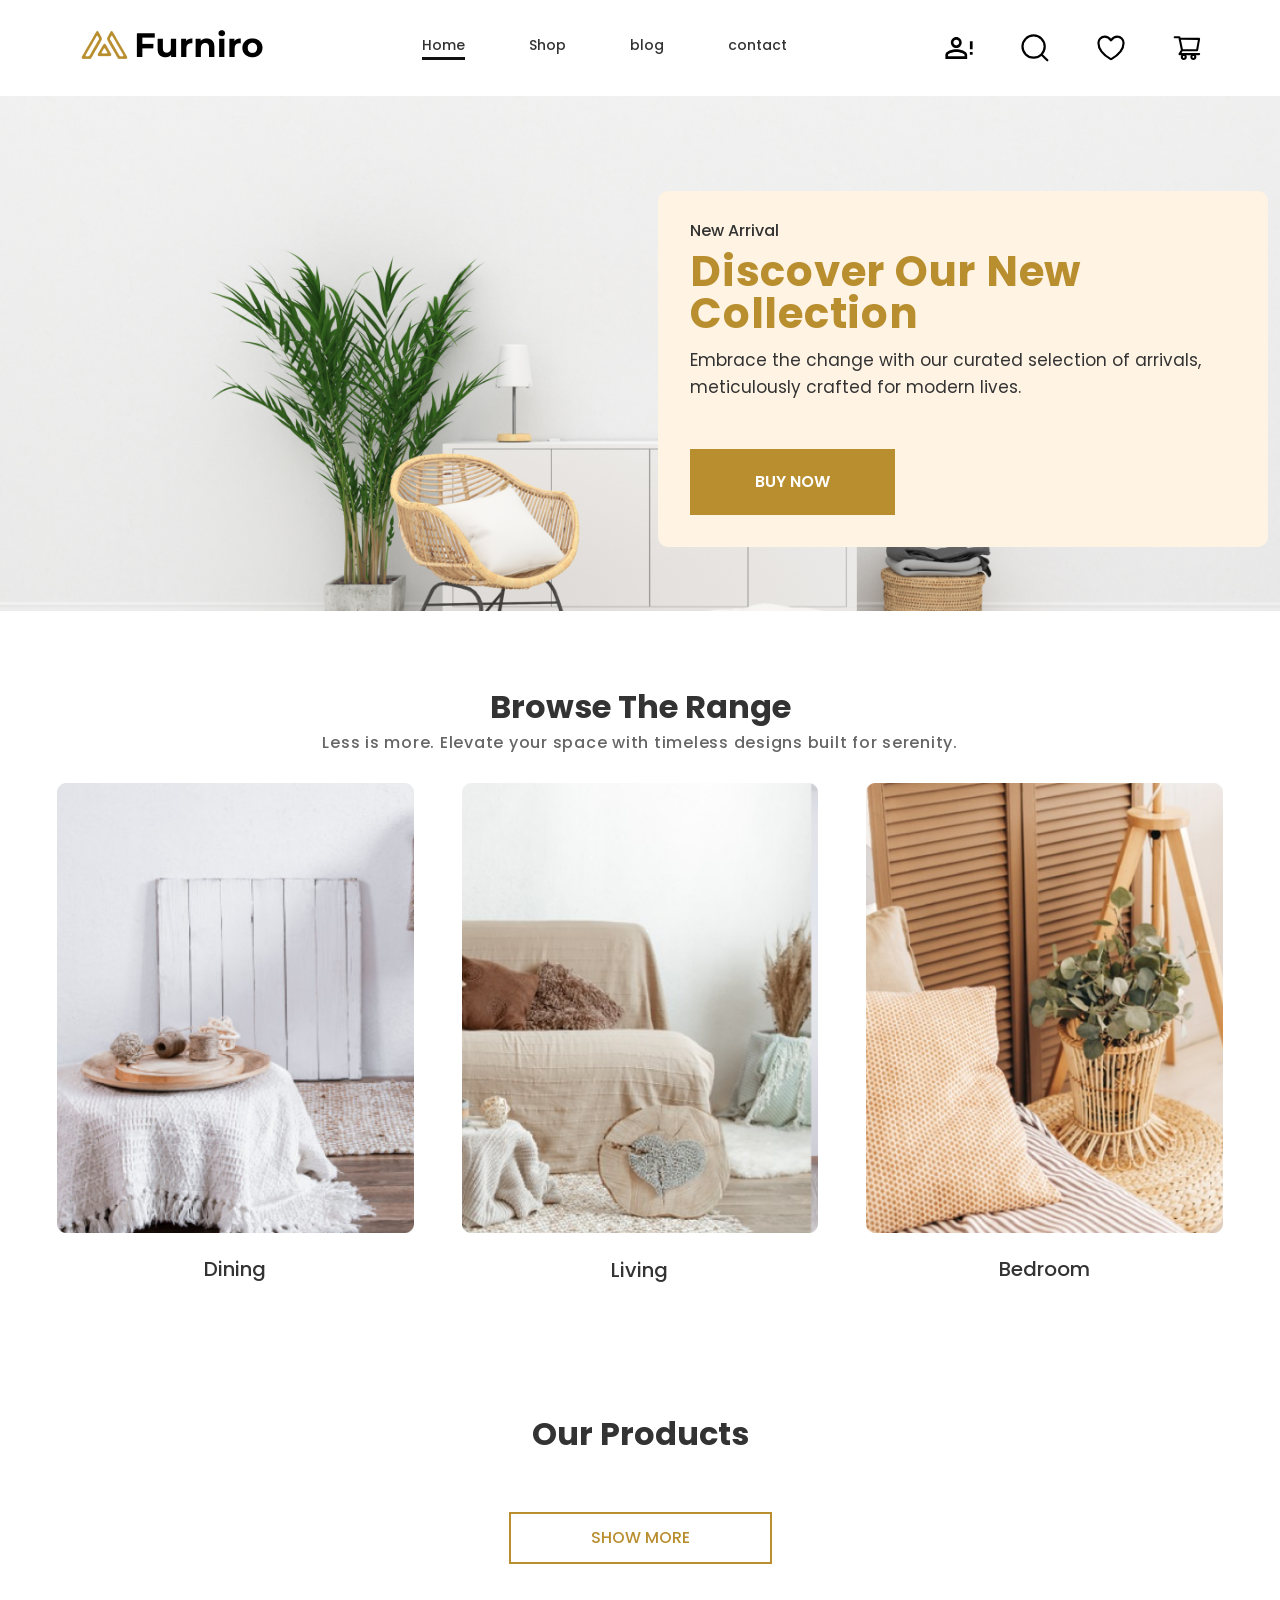
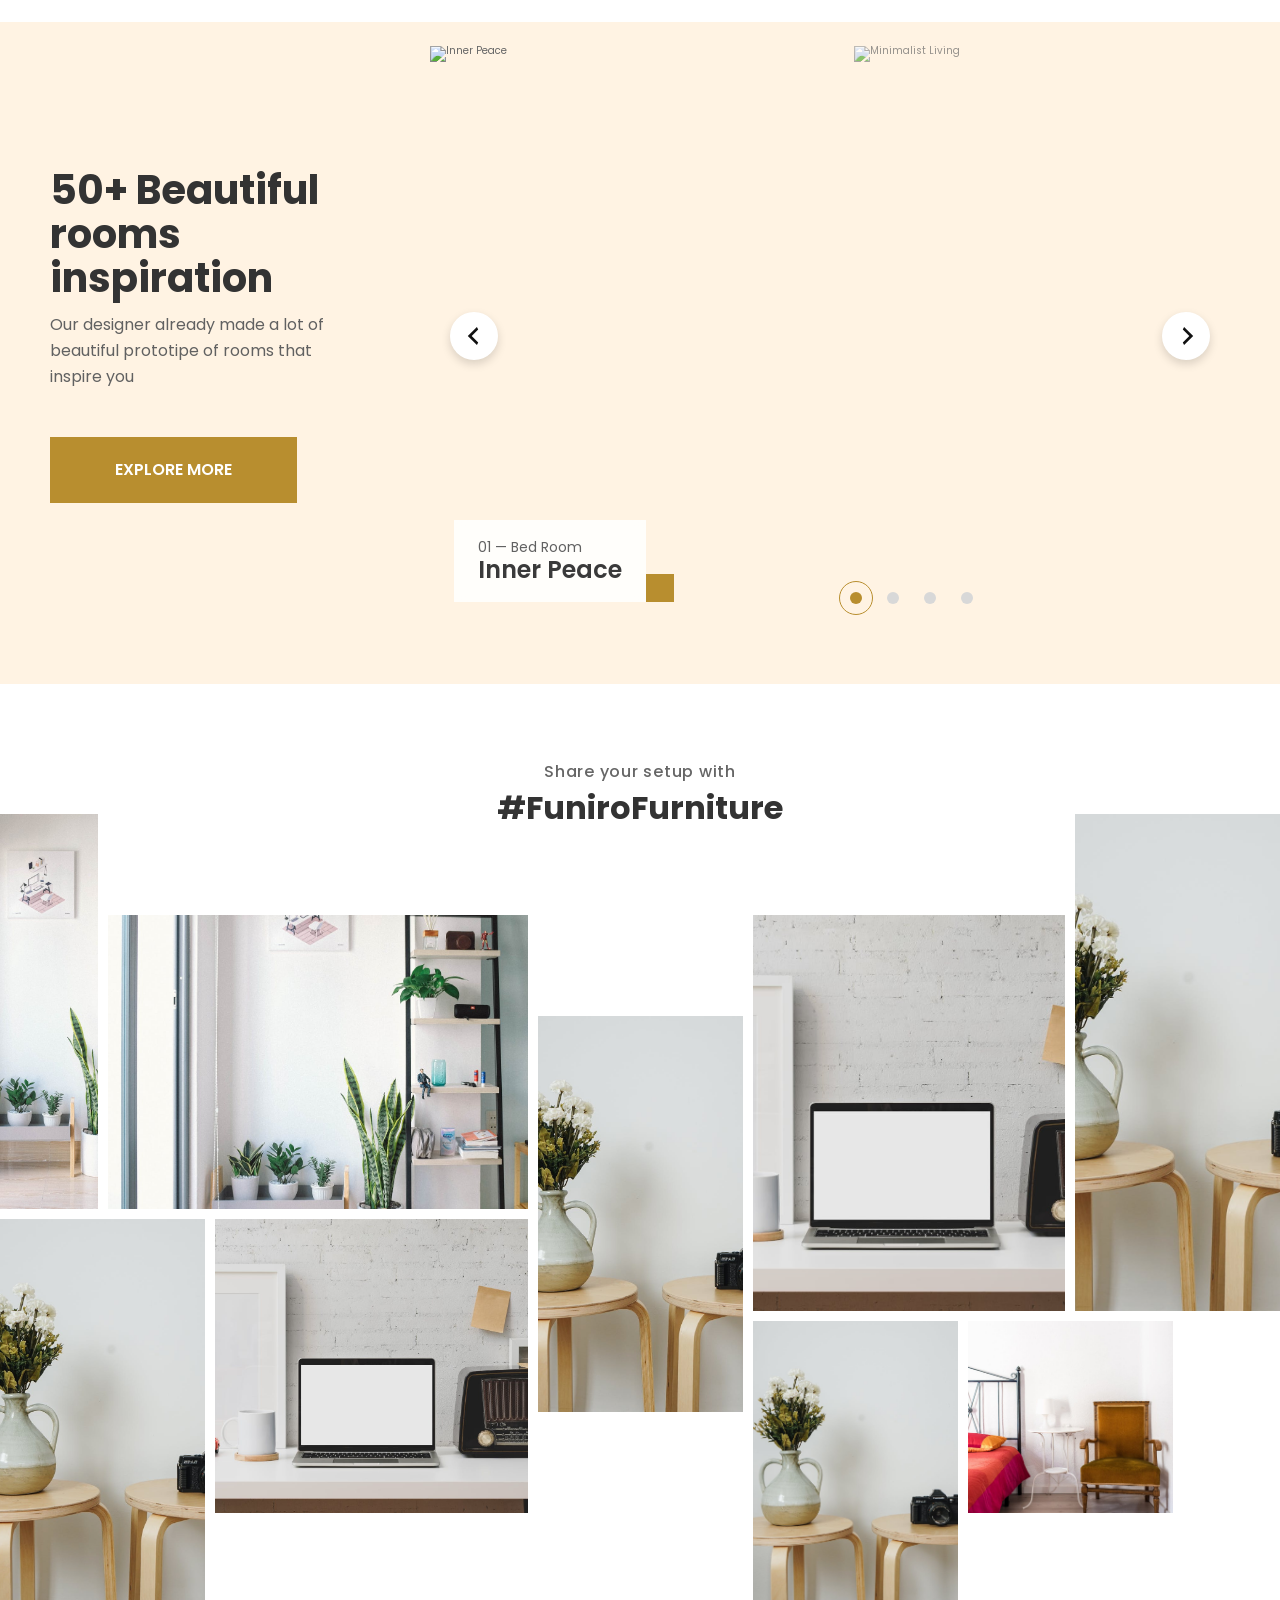
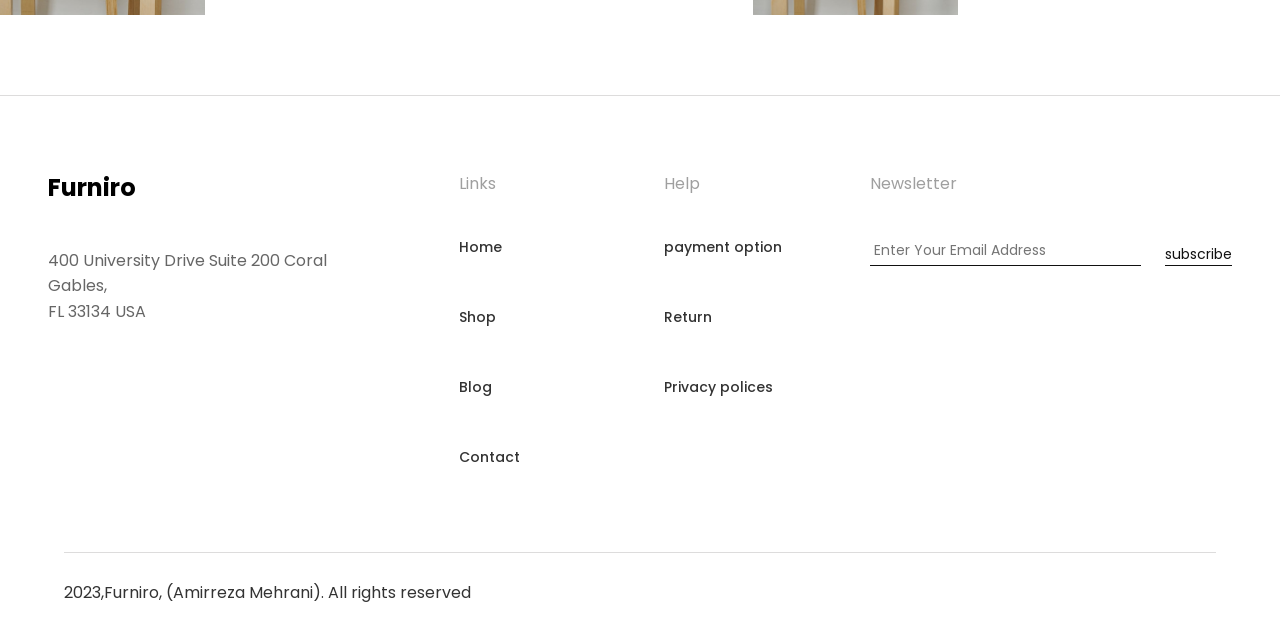
==== commit 4da9a9ca: "blog page added" ====
--- a/index.html
+++ b/index.html
@@ -16,6 +16,7 @@
   <link rel="stylesheet" href="node_modules/izitoast/dist/css/iziToast.min.css" />
   <link rel="stylesheet" href="node_modules/swiper/swiper-bundle.min.css" />
   <title>furniro &mdash; furniture</title>
+  <script defer src="./js/script.js"></script>
 
   <script type="module" src="js/controllers/homeController.js"></script>
 </head>
@@ -29,7 +30,7 @@
       <a class="logo" href="./index.html">
         <div class="logo-box">
           <div class="logo-img-box">
-            <img class="logo-img" src="img/Frame 168.png" alt=" furniro logo" />
+            <img class="logo-img" src="img/Frame168.png" alt=" furniro logo" />
           </div>
         </div>
       </a>
--- a/css/home.css
+++ b/css/home.css
@@ -393,4 +393,185 @@
   .pr-list-card:nth-child(6) {
     display: none;
   }
+}
+
+
+
+
+
+
+
+
+
+
+
+
+
+
+
+
+
+
+
+
+.swiper.products-slider {
+  position: relative;
+  overflow: hidden;
+  width: 100%;
+}
+
+.products-slider-list {
+  display: flex;
+  gap: 24px;
+  transition: transform 0.4s ease-in-out;
+  will-change: transform;
+}
+
+.room-slide {
+  min-width: 400px;
+  height: 580px;
+  position: relative;
+  flex-shrink: 0;
+  opacity: 0.7;
+  transition: opacity 0.3s ease;
+}
+
+.room-slide.active-slide {
+  opacity: 1;
+}
+
+.room-slide img.room-img {
+  width: 100%;
+  height: 100%;
+  object-fit: cover;
+  display: block;
+}
+
+/* Figma Room Label Card Overlay */
+.room-overlay {
+  position: absolute;
+  bottom: 24px;
+  left: 24px;
+  display: flex;
+  align-items: flex-end;
+  opacity: 0;
+  transition: opacity 0.3s ease;
+}
+
+.room-slide.active-slide .room-overlay {
+  opacity: 1;
+}
+
+.room-details {
+  background: rgba(255, 255, 255, 0.85);
+  backdrop-filter: blur(6px);
+  padding: 20px 24px;
+}
+
+.room-cat {
+  font-size: 14px;
+  color: #616161;
+  display: block;
+  margin-bottom: 4px;
+}
+
+.room-title {
+  font-size: 24px;
+  color: #3a3a3a;
+  font-weight: 600;
+  margin: 0;
+}
+
+.room-arrow-btn {
+  background: #b88e2f;
+  color: #ffffff;
+  border: none;
+  padding: 14px;
+  cursor: pointer;
+}
+
+/* Navigation Buttons Styling */
+.products-slider-navigation button {
+  position: absolute;
+  top: 50%;
+  transform: translateY(-50%);
+  z-index: 10;
+  background: #ffffff;
+  border: none;
+  width: 48px;
+  height: 48px;
+  border-radius: 50%;
+  box-shadow: 0 4px 10px rgba(0, 0, 0, 0.15);
+  cursor: pointer;
+}
+
+.products-slider-next-slide {
+  right: 20px;
+}
+
+.products-slider-prev-slide {
+  left: 20px;
+}
+
+/* Container Clip Fix */
+.products-slider {
+  width: 100%;
+  overflow: hidden;
+  /* Canvas se baahar images ko hide karne ke liye */
+  position: relative;
+}
+
+/* Slider Track */
+.products-slider-list {
+  display: flex;
+  gap: 24px;
+  transition: transform 0.4s ease-in-out;
+  will-change: transform;
+}
+
+/* Slide item exact dimensions */
+.room-slide {
+  width: 400px;
+  /* Fixed width so it moves predictably */
+  min-width: 400px;
+  max-width: 400px;
+  height: 580px;
+  position: relative;
+  flex-shrink: 0;
+  /* Image ko squeeze hone se rokta hai */
+  opacity: 0.7;
+  transition: opacity 0.3s ease;
+}
+
+.room-slide.active-slide {
+  opacity: 1;
+}
+
+.room-slide img.room-img {
+  width: 100%;
+  height: 100%;
+  object-fit: cover;
+  display: block;
+}
+
+/* Dots */
+.dots {
+  display: flex;
+  gap: 12px;
+  list-style: none;
+  padding: 0;
+}
+
+.dot-item {
+  width: 11px;
+  height: 11px;
+  border-radius: 50%;
+  background: #d8d8d8;
+  cursor: pointer;
+}
+
+.dot-item.active-dot {
+  background: #b88e2f;
+  outline: 2px solid #b88e2f;
+  outline-offset: 3px;
 }
